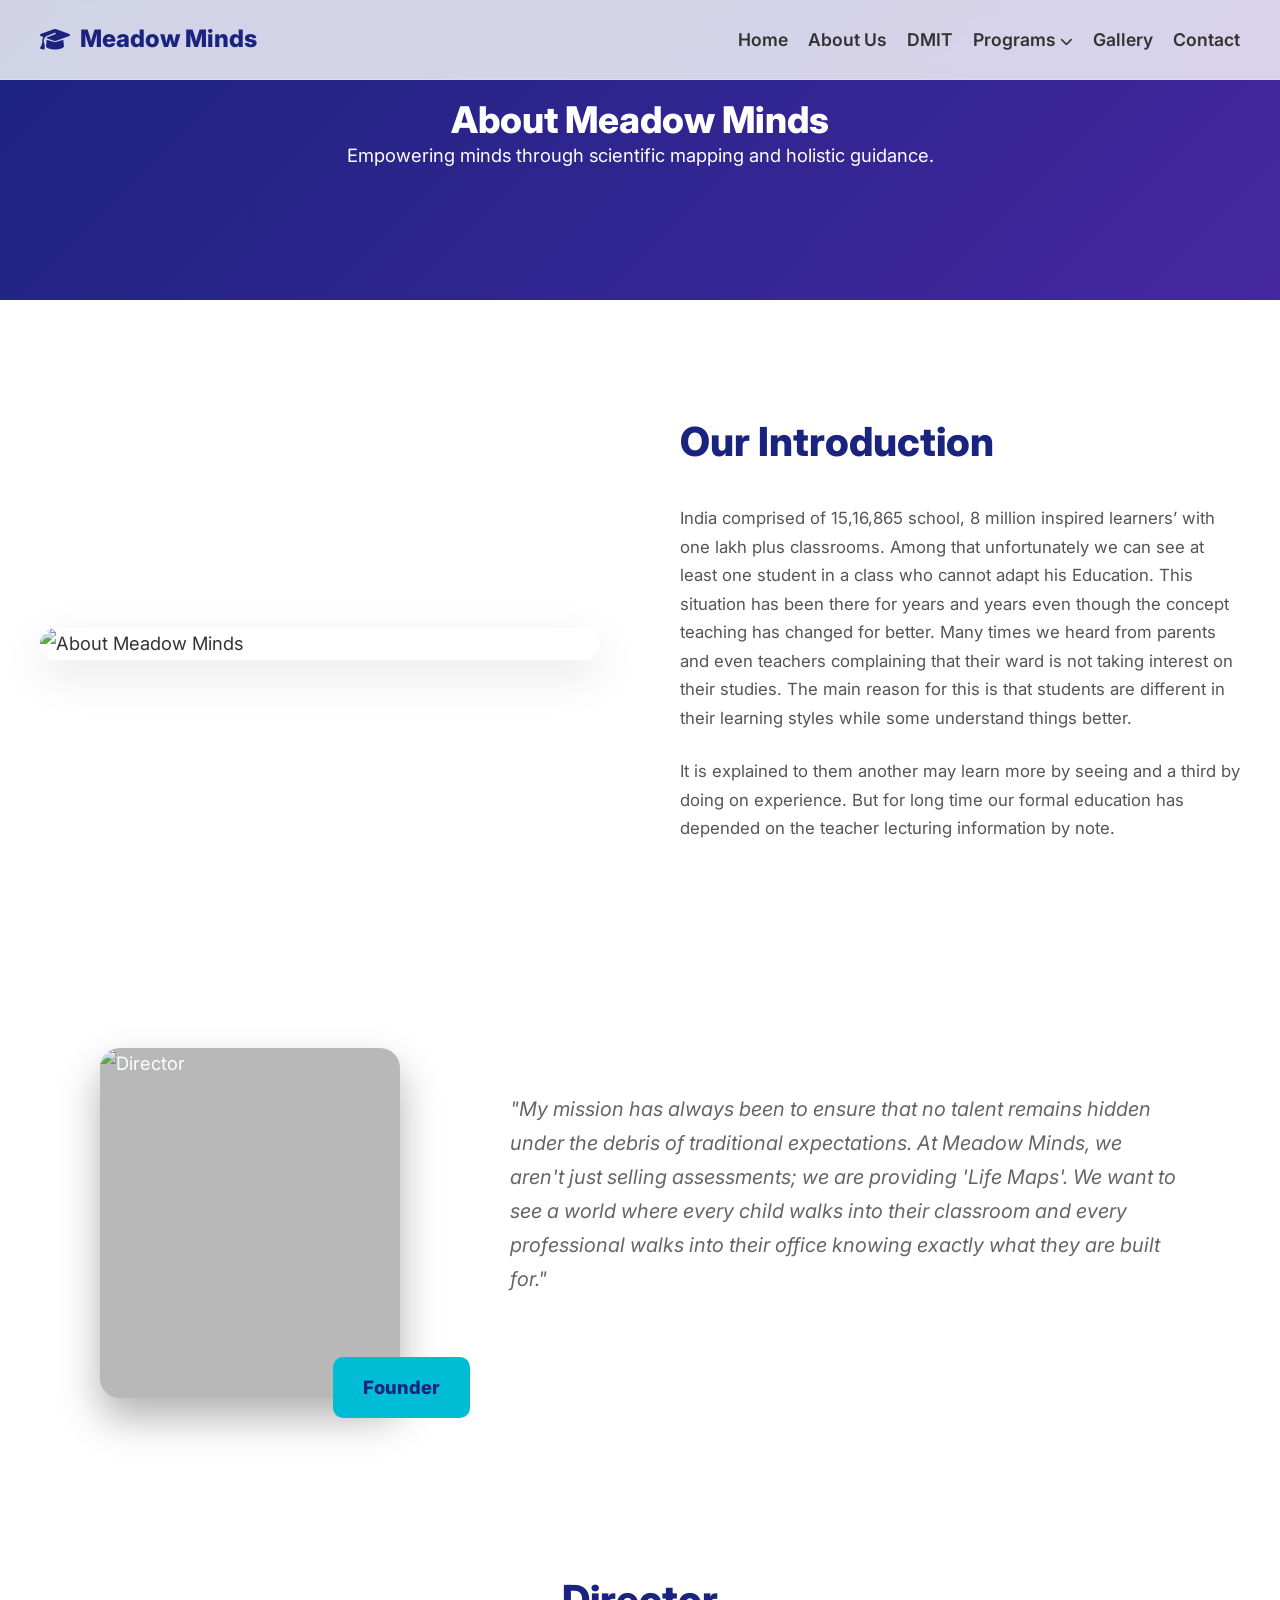
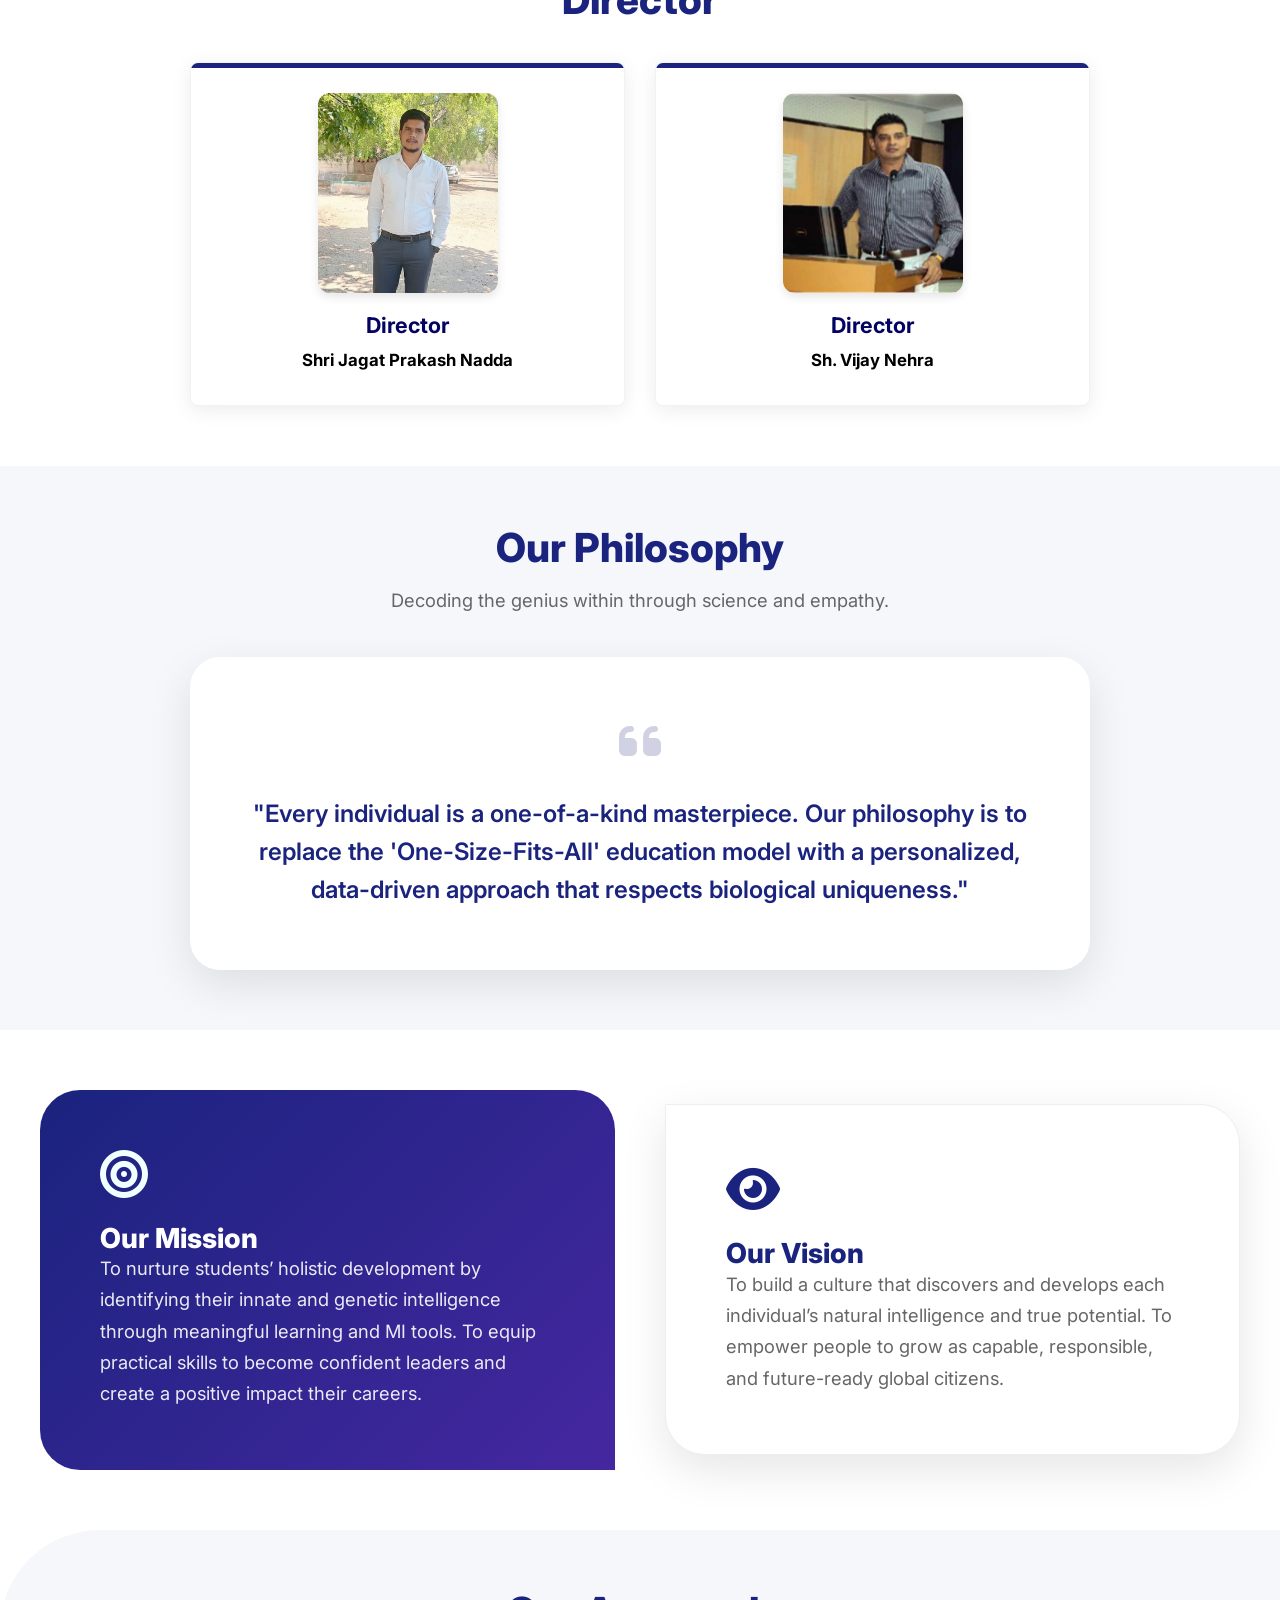
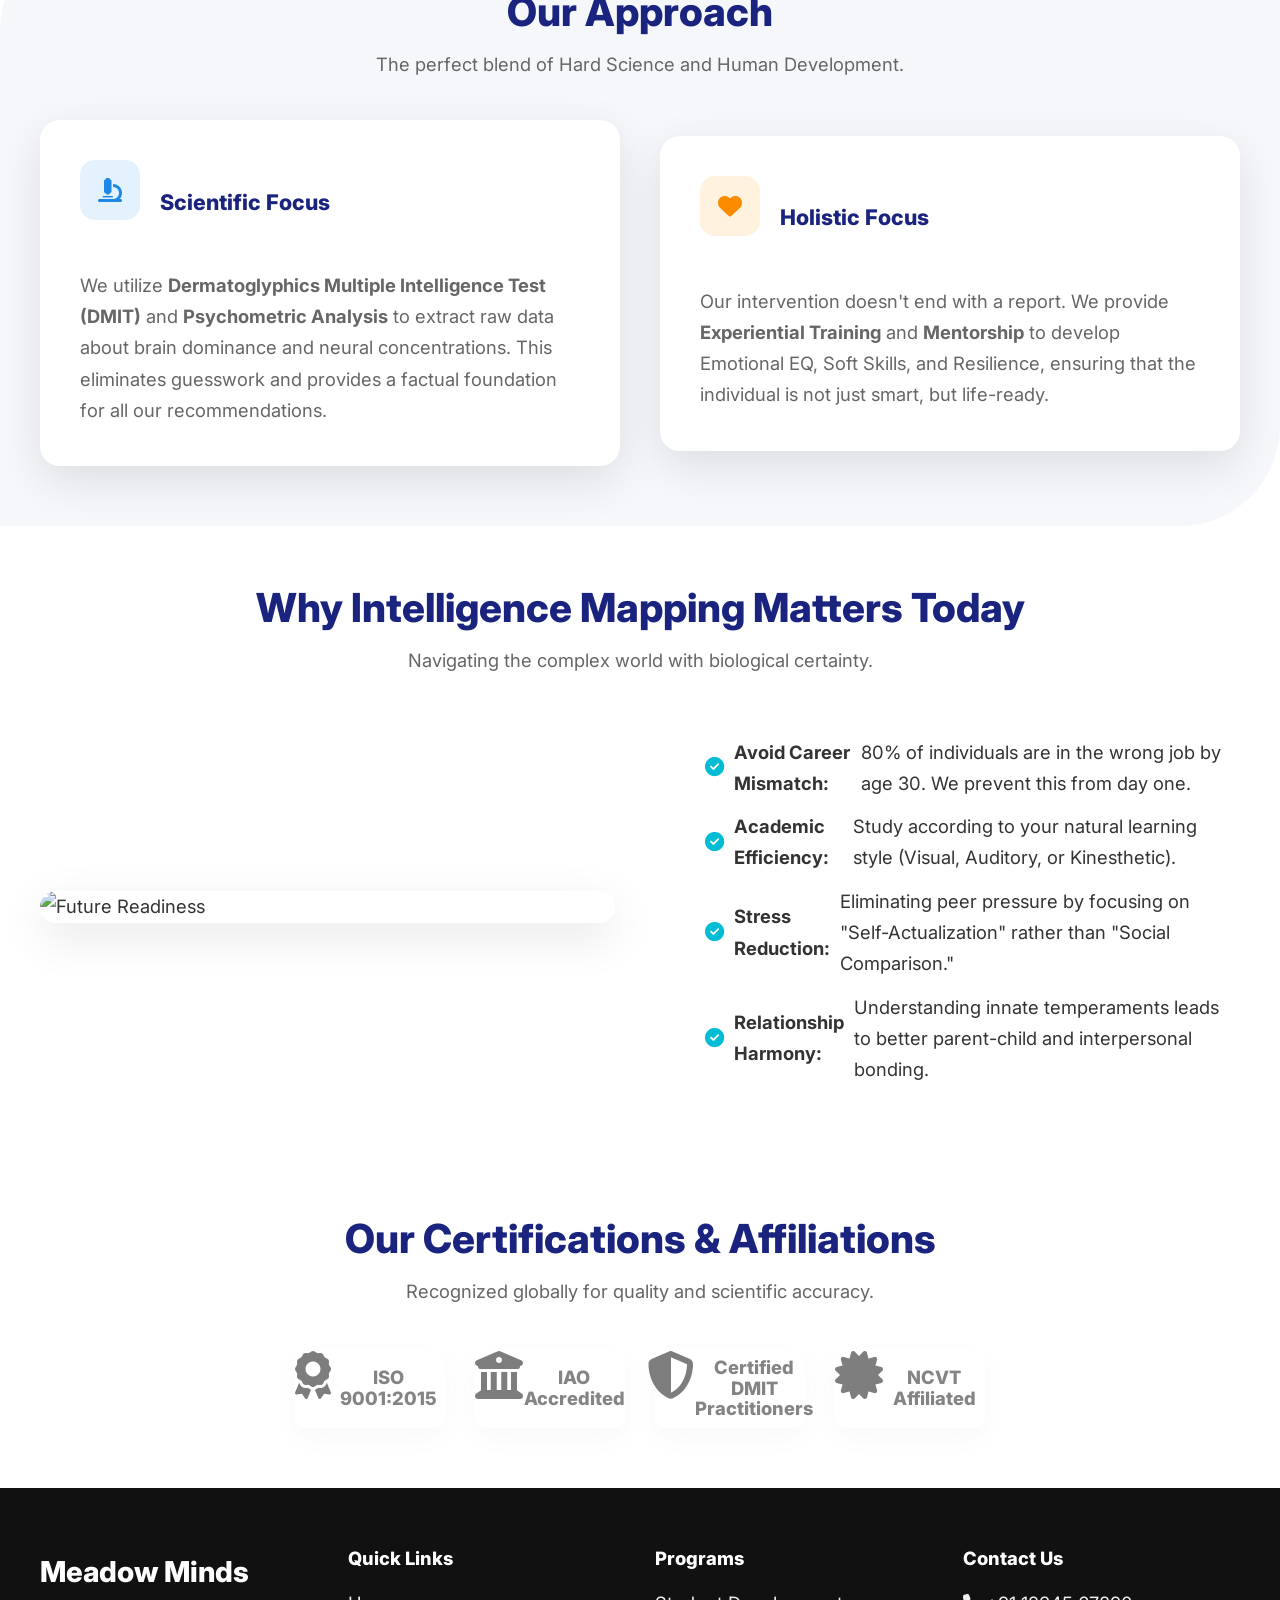
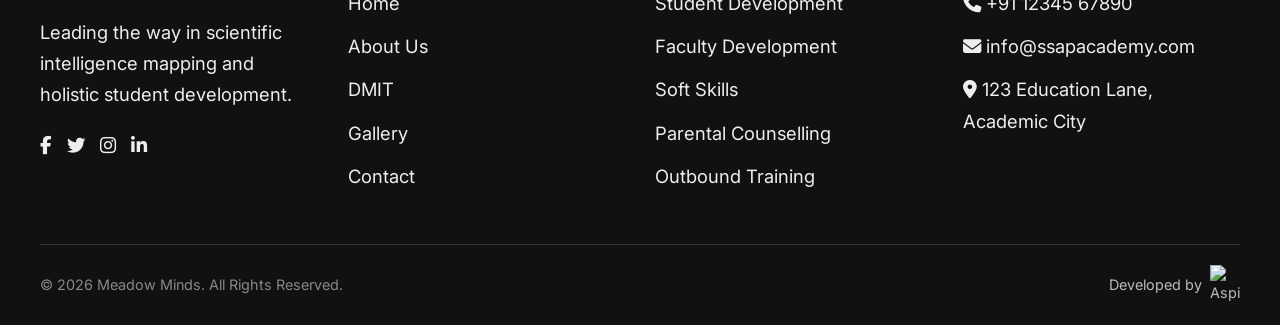
==== about.html @ acd544be "first commit" ====
<!DOCTYPE html>
<html lang="en">

<head>
    <meta charset="UTF-8">
    <meta name="viewport" content="width=device-width, initial-scale=1.0">
    <title>About Us | Meadow Minds</title>
    <link rel="preconnect" href="https://fonts.googleapis.com">
    <link rel="preconnect" href="https://fonts.gstatic.com" crossorigin>
    <link href="https://fonts.googleapis.com/css2?family=Inter:wght@400;500;600;700;800&display=swap" rel="stylesheet">
    <link rel="stylesheet" href="https://cdnjs.cloudflare.com/ajax/libs/font-awesome/6.4.0/css/all.min.css">
    <link rel="stylesheet" href="css/style.css">

</head>

<body>
    <header>
        <div class="container">
            <nav>
                <a href="index.html" class="logo"><i class="fas fa-graduation-cap"></i> Meadow Minds</a>
                <ul class="nav-links" id="navLinks">
                    <li><a href="index.html">Home</a></li>
                    <li><a href="about.html">About Us</a></li>
                    <li><a href="dmit.html">DMIT</a></li>
                    <li class="dropdown">
                        <a href="#">Programs <i class="fas fa-chevron-down dropdown-icon"></i></a>
                        <ul class="dropdown-menu">
                            <li><a href="student-development.html">Student Development Program</a></li>
                            <li><a href="faculty-development.html">Faculty Development Program</a></li>
                            <li><a href="soft-skills.html">Soft Skills Training</a></li>
                            <li><a href="parental-counselling.html">Parental Counselling</a></li>
                            <li><a href="outbound-training.html">Outbound Training</a></li>
                        </ul>
                    </li>
                    <li><a href="gallery.html">Gallery</a></li>
                    <li><a href="contact.html">Contact</a></li>
                </ul>
                <div class="nav-toggle" id="navToggle"><i class="fas fa-bars"></i></div>
            </nav>
        </div>
    </header>

    <div class="page-header">
        <div class="container">
            <h1>About Meadow Minds</h1>
            <p>Empowering minds through scientific mapping and holistic guidance.</p>
        </div>
    </div>

    <!-- 1. Our Introduction -->
    <section id="introduction" class="section-padding">
        <div class="container">
            <div class="grid-2 items-center gap-80">
                <div class="reveal">
                    <img src="https://images.unsplash.com/photo-1517245386807-bb43f82c33c4?auto=format&fit=crop&w=800&q=80"
                        alt="About Meadow Minds" class="border-radius-30 shadow-hover">
                </div>
                <div>
                    <div class="section-title text-left">
                        <h2>Our Introduction</h2>
                    </div>
                    <p class="intro-p">
                        India comprised of 15,16,865 school, 8 million inspired learners’ with one lakh plus classrooms.
                        Among that unfortunately we can see at least one student in a class who cannot adapt his
                        Education. This situation has been there for years and years even though the concept teaching
                        has changed for better. Many times we heard from parents and even teachers complaining that
                        their ward is not taking interest on their studies. The main reason for this is that students
                        are different in their learning styles while some understand things better.
                    </p>
                    <p class="intro-p">
                        It is explained to them another may learn more by seeing and a third by doing on experience. But
                        for long time our formal education has depended on the teacher lecturing information by note.
                    </p>
                </div>
            </div>
        </div>
    </section>
    <section id="founder-message" class="text-white section-padding bg-primary">
        <div class="container">
            <div class="founder-box">
                <div class="relative">
                    <img src="images/sun1.png" alt="Director" class="border-radius-20 shadow-large " width="300px"
                        height="350px" style="background-color:rgb(185, 184, 184);">
                    <div class="director-badge">Founder</div>
                </div>
                <div>
                    <h2 class="text-white margin-bottom-10">Message from the Founder</h2>
                    <p class="philosophy-text-alt intro-p italic opacity-90 margin-bottom-30 text-lg">
                        "My mission has always been to ensure that no talent remains hidden under the debris of
                        traditional expectations. At Meadow Minds, we aren't just selling assessments; we are providing
                        'Life Maps'. We want to see a world where every child walks into their classroom and every
                        professional walks into their office knowing exactly what they are built for."
                    </p>
                    <div class="font-bold text-md">— Dr. S. S. Patil</div>
                    <div class="opacity-70">Founder & Managing Director, Meadow Minds</div>
                </div>
            </div>
        </div>
    </section>
    <section id="leadership" class="section-padding">
        <div class="container">
            <!-- Centered Heading at the Top -->
            <div class="section-title text-center">
                <h2>Director</h2>
            </div>

            <!-- Leadership Cards below the Heading -->
            <div class="leadership-grid">
                <!-- Chairman Card -->
                <div class="leader-card reveal">
                    <div class="leader-card-accent"></div>
                    <div class="leader-image-container">
                        <img src="images/director1.jpeg" alt="Chairman" class="leader-image">
                    </div>
                    <div class="leader-info">
                        <h3 class="leader-role" style="color: rgb(3, 3, 97);">Director</h3>
                        <h4 class="leader-name">Shri Jagat Prakash Nadda</h4>

                    </div>
                </div>

                <!-- Secretary Card -->
                <div class="leader-card reveal">
                    <div class="leader-card-accent"></div>
                    <div class="leader-image-container">
                        <img src="images/director2.jpeg" alt="Secretary General" class="leader-image">
                    </div>
                    <div class="leader-info">
                        <h3 class="leader-role" style="color: rgb(3, 3, 97);">Director</h3>
                        <h4 class="leader-name">Sh. Vijay Nehra</h4>

                    </div>
                </div>
            </div>
        </div>
    </section>



    <!-- 2. Our Philosophy -->
    <section id="philosophy" class="bg-light section-padding">
        <div class="container">
            <div class="section-title">
                <h2>Our Philosophy</h2>
                <p>Decoding the genius within through science and empathy.</p>
            </div>
            <div class="max-w-900 text-center">
                <div class="philosophy-card">
                    <i class="fas fa-quote-left quote-icon"></i>
                    <p class="philosophy-text">
                        "Every individual is a one-of-a-kind masterpiece. Our philosophy is to replace the
                        'One-Size-Fits-All' education model with a personalized, data-driven approach that respects
                        biological uniqueness."</p>
                </div>
            </div>
        </div>
    </section>

    <!-- 3 & 4. Mission & Vision -->
    <section id="mission-vision" class="section-padding">
        <div class="container">
            <div class="grid-2 gap-50">
                <div class="mission-card">
                    <i class="fas fa-bullseye icon-large text-accent" style="color: azure;"></i>
                    <h2 class="text-white margin-bottom-20">Our Mission</h2>
                    <p class="text-md opacity-90">To nurture students’ holistic development by identifying their innate
                        and genetic intelligence through meaningful learning and MI tools.
                        To equip practical skills to become confident leaders and create a positive impact their
                        careers. </p>
                </div>
                <div class="vision-card">
                    <i class="fas fa-eye icon-large text-primary"></i>
                    <h2 class="text-primary margin-bottom-20">Our Vision</h2>
                    <p class="text-md text-gray">To build a culture that discovers and develops each individual’s
                        natural intelligence and true potential.
                        To empower people to grow as capable, responsible, and future-ready global citizens. </p>
                </div>
            </div>
        </div>
    </section>

    <!-- 5. Our Approach (Scientific + Holistic) -->
    <section id="approach" class="bg-light section-padding border-radius-custom">
        <div class="container">
            <div class="section-title">
                <h2>Our Approach</h2>
                <p>The perfect blend of Hard Science and Human Development.</p>
            </div>
            <div class="grid-2 gap-40">
                <div class="approach-card-alt">
                    <div class="flex items-center gap-20 mb-25">
                        <span class="icon-box science"><i class="fas fa-microscope"></i></span>
                        <h3 class="margin-0 text-primary">Scientific Focus</h3>
                    </div>
                    <p class="text-gray line-height-1-7">We utilize <strong>Dermatoglyphics Multiple Intelligence
                            Test (DMIT)</strong> and <strong>Psychometric Analysis</strong> to extract raw data about
                        brain dominance and neural concentrations. This eliminates guesswork and provides a factual
                        foundation for all our recommendations.</p>
                </div>
                <div class="approach-card-alt">
                    <div class="flex items-center gap-20 mb-25">
                        <span class="icon-box holistic"><i class="fas fa-heart"></i></span>
                        <h3 class="margin-0 text-primary">Holistic Focus</h3>
                    </div>
                    <p class="text-gray line-height-1-7">Our intervention doesn't end with a report. We provide
                        <strong>Experiential Training</strong> and <strong>Mentorship</strong> to develop Emotional EQ,
                        Soft Skills, and Resilience, ensuring that the individual is not just smart, but life-ready.
                    </p>
                </div>
            </div>
        </div>
    </section>

    <!-- 6. Why Intelligence Mapping Matters Today -->
    <section id="importance" class="section-padding">
        <div class="container">
            <div class="section-title">
                <h2>Why Intelligence Mapping Matters Today</h2>
                <p>Navigating the complex world with biological certainty.</p>
            </div>
            <div class="grid-2 items-center">
                <div>
                    <img src="https://images.unsplash.com/photo-1454165833267-035119777174?auto=format&fit=crop&w=800&q=80"
                        alt="Future Readiness" class="border-radius-30 shadow-hover">
                </div>
                <div class="feature-list-container">
                    <ul class="feature-list">
                        <li><i class="fas fa-check-circle"></i> <strong>Avoid Career Mismatch:</strong> 80% of
                            individuals are in the wrong job by age 30. We prevent this from day one.</li>
                        <li><i class="fas fa-check-circle"></i> <strong>Academic Efficiency:</strong> Study according to
                            your natural learning style (Visual, Auditory, or Kinesthetic).</li>
                        <li><i class="fas fa-check-circle"></i> <strong>Stress Reduction:</strong> Eliminating peer
                            pressure by focusing on "Self-Actualization" rather than "Social Comparison."</li>
                        <li><i class="fas fa-check-circle"></i> <strong>Relationship Harmony:</strong> Understanding
                            innate temperaments leads to better parent-child and interpersonal bonding.</li>
                    </ul>
                </div>
            </div>
        </div>
    </section>


    <!-- 8. Certifications / Affiliations -->
    <section id="certifications" class="section-padding">
        <div class="container">
            <div class="section-title">
                <h2>Our Certifications & Affiliations</h2>
                <p>Recognized globally for quality and scientific accuracy.</p>
            </div>
            <div class="cert-grid flex justify-around flex-wrap gap-30 opacity-60">
                <div class="cert-item text-center">
                    <i class="fas fa-award icon-large text-primary margin-bottom-15"></i>
                    <h4 class="margin-0">ISO 9001:2015</h4>
                </div>
                <div class="cert-item text-center">
                    <i class="fas fa-university icon-large text-primary margin-bottom-15"></i>
                    <h4 class="margin-0">IAO Accredited</h4>
                </div>
                <div class="cert-item text-center">
                    <i class="fas fa-shield-halved icon-large text-primary margin-bottom-15"></i>
                    <h4 class="margin-0">Certified DMIT Practitioners</h4>
                </div>
                <div class="cert-item text-center">
                    <i class="fas fa-certificate icon-large text-primary margin-bottom-15"></i>
                    <h4 class="margin-0">NCVT Affiliated</h4>
                </div>
            </div>
        </div>
    </section>
    <footer>
        <div class="container">
            <div class="footer-grid">
                <div class="footer-info">
                    <div class="footer-logo">Meadow Minds</div>
                    <p>Leading the way in scientific intelligence mapping and holistic student development.</p>
                    <div class="flex gap-15 mt-20">
                        <a href="#"><i class="fab fa-facebook-f"></i></a>
                        <a href="#"><i class="fab fa-twitter"></i></a>
                        <a href="#"><i class="fab fa-instagram"></i></a>
                        <a href="#"><i class="fab fa-linkedin-in"></i></a>
                    </div>
                </div>
                <div class="footer-links">
                    <h4>Quick Links</h4>
                    <ul>
                        <li><a href="index.html">Home</a></li>
                        <li><a href="about.html">About Us</a></li>
                        <li><a href="dmit.html">DMIT</a></li>
                        <li><a href="gallery.html">Gallery</a></li>
                        <li><a href="contact.html">Contact</a></li>
                    </ul>
                </div>
                <div class="footer-links">
                    <h4>Programs</h4>
                    <ul>
                        <li><a href="student-development.html">Student Development</a></li>
                        <li><a href="faculty-development.html">Faculty Development</a></li>
                        <li><a href="soft-skills.html">Soft Skills</a></li>
                        <li><a href="parental-counselling.html">Parental Counselling</a></li>
                        <li><a href="outbound-training.html">Outbound Training</a></li>
                    </ul>
                </div>
                <div class="footer-links">
                    <h4>Contact Us</h4>
                    <ul>
                        <li><i class="fas fa-phone"></i> +91 12345 67890</li>
                        <li><i class="fas fa-envelope"></i> info@ssapacademy.com</li>
                        <li><i class="fas fa-location-dot"></i> 123 Education Lane, Academic City</li>
                    </ul>
                </div>
            </div>
            <div class="copyright">
                <p>&copy; 2026 Meadow Minds. All Rights Reserved.</p>
                <div class="developer-logo">
                    Developed by
                    <a href="https://aspirentech.com/">
                        <img src="images/aspiren-logo.png" alt="Aspiren Tech" class="dev-logo-img">
                    </a>
                </div>
            </div>
        </div>
    </footer>
    <script src="js/main.js"></script>
</body>

</html>
---- css/style.css ----
/* CSS for Meadow Minds - Professional Education Style */

:root {
    --primary-color: #1a237e;
    /* Deep Blue */
    --secondary-color: #4527a0;
    /* Royal Purple */
    --accent-color: #00bcd4;
    /* Cyan Accent */
    --text-color: #333;
    --light-bg: #f5f7fa;
    --white: #ffffff;
    --gradient-primary: linear-gradient(135deg, #1a237e 0%, #4527a0 100%);
    --gradient-accent: linear-gradient(135deg, #00d2ff 0%, #3a7bd5 100%);
    --shadow-soft: 0 10px 30px rgba(0, 0, 0, 0.05);
    --shadow-hover: 0 15px 45px rgba(0, 0, 0, 0.1);
    --transition: all 0.4s cubic-bezier(0.165, 0.84, 0.44, 1);
    --nav-height: 80px;
    --glass-bg: rgba(255, 255, 255, 0.8);
    --glass-border: rgba(255, 255, 255, 0.2);
}

/* Custom Scrollbar */
::-webkit-scrollbar {
    width: 10px;
}

::-webkit-scrollbar-track {
    background: var(--light-bg);
}

::-webkit-scrollbar-thumb {
    background: var(--gradient-primary);
    border-radius: 5px;
}

::-webkit-scrollbar-thumb:hover {
    background: var(--secondary-color);
}

/* Base Styles */
* {
    margin: 0;
    padding: 0;
    box-sizing: border-box;
}

html {
    scroll-behavior: smooth;
}

body {
    font-family: 'Inter', -apple-system, BlinkMacSystemFont, "Segoe UI", Roboto, Helvetica, Arial, sans-serif;
    line-height: 1.7;
    font-size: 1.15rem;
    color: var(--text-color);
    background-color: var(--white);
    overflow-x: hidden;
}

h1,
h2,
h3,
h4 {
    font-weight: 800;
    line-height: 1.1;
}

a {
    text-decoration: none;
    color: inherit;
    transition: var(--transition);
}

ul {
    list-style: none;
}

img {
    max-width: 100%;
    display: block;
}

.container {
    max-width: 1350px;
    margin: 0 auto;
    padding: 0 40px;
    width: 100%;
}

@media (max-width: 1200px) {
    .container {
        padding: 0 30px;
    }
}

@media (max-width: 768px) {
    .container {
        padding: 0 20px;
    }
}

.btn {
    display: inline-block;
    padding: 14px 35px;
    border-radius: 50px;
    font-weight: 700;
    text-transform: uppercase;
    letter-spacing: 1px;
    cursor: pointer;
    transition: var(--transition);
    border: none;
    font-size: 1.05rem;
    position: relative;
    overflow: hidden;
}

.btn-primary {
    background-color: white;
    /* color: var(--white); */
    box-shadow: 0 4px 15px rgba(26, 35, 126, 0.3);
}

.btn-primary:hover {
    transform: translateY(-3px);
    box-shadow: 0 6px 20px rgba(26, 35, 126, 0.4);
}

@media (max-width: 768px) {
    .btn {
        padding: 12px 25px;
        font-size: 0.95rem;
    }
}

.btn-outline {
    border: 2px solid var(--primary-color);
    color: var(--primary-color);
}

.btn-outline:hover {
    background: var(--primary-color);
    color: var(--white);
}

/* Navbar styles */
header {
    height: var(--nav-height);
    background: var(--glass-bg);
    backdrop-filter: blur(12px);
    -webkit-backdrop-filter: blur(12px);
    border-bottom: 1px solid var(--glass-border);
    position: fixed;
    top: 0;
    left: 0;
    width: 100%;
    z-index: 1000;
    display: flex;
    align-items: center;
    transition: var(--transition);
}

nav {
    display: flex;
    justify-content: space-between;
    align-items: center;
    width: 100%;
}

.logo {
    font-size: 1.5rem;
    font-weight: 800;
    color: var(--primary-color);
    display: flex;
    align-items: center;
    gap: 10px;
}

.nav-links {
    display: flex;
    gap: 20px;
}

.nav-links li {
    position: relative;
}

.nav-links a {
    font-weight: 600;
    font-size: 1.1rem;
    padding: 10px 0;
}

.nav-links a::after {
    content: '';
    position: absolute;
    bottom: 0;
    left: 0;
    width: 0;
    height: 2px;
    background: var(--gradient-primary);
    transition: var(--transition);
}

.nav-links a:hover::after {
    width: 100%;
}

/* Dropdown */
.dropdown {
    position: relative;
}

.dropdown-menu {
    position: absolute;
    top: 100%;
    left: 0;
    background: var(--white);
    min-width: 250px;
    box-shadow: var(--shadow-hover);
    border-radius: 8px;
    padding: 15px 0;
    opacity: 0;
    visibility: hidden;
    transform: translateY(10px);
    transition: var(--transition);
}

.dropdown:hover .dropdown-menu {
    opacity: 1;
    visibility: visible;
    transform: translateY(0);
}

.dropdown-menu li a {
    padding: 10px 20px;
    display: block;
    width: 100%;
}

.dropdown-menu li a:hover {
    background: var(--light-bg);
    color: var(--primary-color);
}

/* Mobile Nav Toggle */
.nav-toggle {
    display: none;
    cursor: pointer;
    font-size: 1.5rem;
}

/* Sections */
section {
    padding: 60px 0;
}

.section-title {
    text-align: center;
    margin-bottom: 40px;
}

.section-title h2 {
    font-size: 2.5rem;
    color: var(--primary-color);
    margin-bottom: 15px;
}

.section-title p {
    color: #666;
    font-size: 1.15rem;
    max-width: 800px;
    margin: 0 auto;
}

@media (max-width: 768px) {
    .section-title h2 {
        font-size: 2rem;
    }

    .section-title p {
        font-size: 1rem;
    }
}

/* Hero Section */
.hero {
    height: 100vh;
    background: var(--gradient-primary);
    display: flex;
    align-items: center;
    color: var(--white);
    position: relative;
    overflow: hidden;
    margin-top: var(--nav-height);
}

.hero-content {
    max-width: 600px;
    position: relative;
    z-index: 2;
}

.hero h1 {
    font-size: 4.5rem;
    margin-bottom: 25px;
    background: linear-gradient(to right, #fff, var(--accent-color));
    -webkit-background-clip: text;
    background-clip: text;
    -webkit-text-fill-color: transparent;
    animation: fadeInUp 1s ease, shine 3s infinite linear;
}

@media (max-width: 1200px) {
    .hero h1 {
        font-size: 3.5rem;
    }
}

@media (max-width: 992px) {
    .hero h1 {
        font-size: 3rem;
    }
}

@keyframes shine {
    0% {
        background-position: -100px;
    }

    100% {
        background-position: 200px;
    }
}

.hero p {
    font-size: 1.4rem;
    margin-bottom: 40px;
    opacity: 0.95;
    animation: fadeInUp 1.2s ease;
}

.hero-image {
    position: absolute;
    right: 5%;
    top: 55%;
    transform: translateY(-50%);
    width: 45%;
    z-index: 1;
    animation: float 6s ease-in-out infinite;
    filter: drop-shadow(0 20px 40px rgba(0, 0, 0, 0.3));
}

.btn-primary::before {
    content: '';
    position: absolute;
    top: 0;
    left: -100%;
    width: 100%;
    height: 100%;
    background: linear-gradient(120deg, transparent, rgba(255, 255, 255, 0.3), transparent);
    transition: all 0.6s;
}

.btn-primary:hover::before {
    left: 100%;
}

.card {
    background: var(--white);
    padding: 30px;
    border-radius: 20px;
    box-shadow: var(--shadow-soft);
    transition: var(--transition);
    text-align: center;
    border: 1px solid transparent;
}

.card:hover {
    transform: translateY(-15px) scale(1.02);
    box-shadow: var(--shadow-hover);
    border-color: var(--accent-color);
}

.card i {
    font-size: 3.5rem;
    margin-bottom: 20px;
    transition: var(--transition);
    display: inline-block;
}

.card:hover i {
    transform: rotateY(360deg) scale(1.1);
    color: var(--primary-color);
}

/* Base Layout Classes */
.card-grid {
    display: grid;
    grid-template-columns: repeat(auto-fit, minmax(300px, 1fr));
    gap: 30px;
}

/* Force exactly 4 cards in one row */
.card-grid-4 {
    display: grid;
    grid-template-columns: repeat(4, 1fr);
    gap: 20px;
}

/* Force exactly 3 cards in one row */
.card-grid-3 {
    display: grid;
    grid-template-columns: repeat(3, 1fr);
    gap: 20px;
}

@media (max-width: 1200px) {
    .card-grid-4 {
        grid-template-columns: repeat(3, 1fr);
    }
}

@media (max-width: 992px) {
    .card-grid-4 {
        grid-template-columns: repeat(2, 1fr);
    }

    .card-grid-3 {
        grid-template-columns: repeat(2, 1fr);
    }
}

@media (max-width: 576px) {

    .card-grid-4,
    .card-grid-3 {
        grid-template-columns: 1fr;
    }
}

/* Animations & Keyframes */
@keyframes fadeInUp {
    from {
        opacity: 0;
        transform: translateY(30px);
    }

    to {
        opacity: 1;
        transform: translateY(0);
    }
}

@keyframes float {

    0%,
    100% {
        transform: translateY(-50%) translateX(0);
    }

    50% {
        transform: translateY(-55%) translateX(10px);
    }
}

@keyframes wave {
    0% {
        transform: rotate(0deg);
    }

    100% {
        transform: rotate(360deg);
    }
}

/* Background Animated Shapes */
.hero::before {
    content: '';
    position: absolute;
    top: -50%;
    left: -50%;
    width: 200%;
    height: 200%;
    background: linear-gradient(45deg, transparent 40%, rgba(255, 255, 255, 0.05) 50%, transparent 60%);
    animation: wave 10s linear infinite;
    pointer-events: none;
}

/* Timeline */
.timeline {
    display: flex;
    justify-content: space-between;
    position: relative;
    padding-top: 50px;
}

.timeline::before {
    content: '';
    position: absolute;
    top: 65px;
    left: 0;
    width: 100%;
    height: 2px;
    background: #e0e0e0;
    z-index: 0;
}

.timeline-item {
    flex: 1;
    text-align: center;
    position: relative;
    z-index: 1;
}

.timeline-dot {
    width: 30px;
    height: 30px;
    background: var(--gradient-primary);
    border-radius: 50%;
    margin: 0 auto 20px;
    border: 5px solid var(--white);
    box-shadow: 0 0 10px rgba(0, 0, 0, 0.1);
}

/* Footer */
footer {
    background: #111;
    color: #eee;
    padding: 60px 0 20px;
}

.footer-grid {
    display: grid;
    grid-template-columns: repeat(auto-fit, minmax(200px, 1fr));
    gap: 30px;
    margin-bottom: 40px;
}

.footer-logo {
    font-size: 1.8rem;
    font-weight: 800;
    color: var(--white);
    margin-bottom: 20px;
}

.footer-links h4 {
    color: var(--white);
    margin-bottom: 20px;
}

.footer-links li {
    margin-bottom: 12px;
}

.footer-links a:hover {
    color: var(--accent-color);
    padding-left: 5px;
}

.copyright {
    display: flex;
    justify-content: space-between;
    align-items: center;
    padding-top: 20px;
    border-top: 1px solid #333;
    font-size: 0.9rem;
    color: #888;
    flex-wrap: wrap;
    gap: 15px;
}

.developer-logo {
    display: flex;
    align-items: center;
    gap: 8px;
    color: #bbb;
}

.developer-logo i {
    color: var(--accent-color);
    font-size: 1.1rem;
}

@media (max-width: 768px) {
    .copyright {
        flex-direction: column;
        text-align: center;
        justify-content: center;
    }
}


/* Responsive */
@media (max-width: 992px) {
    .hero {
        height: auto;
        padding: 120px 0 60px;
    }

    .hero h1 {
        font-size: 2.5rem;
    }

    .hero-image {
        display: none;
    }

    .hero-content {
        max-width: 100%;
        text-align: center;
        margin: 0 auto;
    }

    /* stack all 2-col grids */
    .about-grid,
    .approach-grid,
    .mv-grid,
    .grid-2,
    .counselling-grid,
    .founder-section {
        grid-template-columns: 1fr !important;
        flex-direction: column !important;
        gap: 30px !important;
        text-align: center !important;
    }

    .founder-img {
        margin: 0 auto;
    }
}

@media (max-width: 768px) {
    section {
        padding: 40px 0;
    }

    .section-title h2 {
        font-size: 1.8rem;
    }

    .nav-links {
        position: fixed;
        right: -100%;
        top: var(--nav-height);
        flex-direction: column;
        background: var(--white);
        width: 100%;
        height: calc(100vh - var(--nav-height));
        padding: 40px;
        transition: 0.5s;
        box-shadow: var(--shadow-soft);
        text-align: center;
        overflow-y: auto;
        z-index: 1000;
    }

    .nav-links.active {
        right: 0;
    }

    .nav-toggle {
        display: block;
    }

    .timeline {
        flex-direction: column;
        gap: 30px;
    }

    .timeline::before {
        display: none;
    }

    .footer-grid {
        grid-template-columns: 1fr;
        text-align: center;
    }
}

/* --- Page Specific Styles --- */

/* index.html */
.bg-circles {
    position: fixed;
    top: 0;
    left: 0;
    width: 100%;
    height: 100%;
    z-index: -1;
    overflow: hidden;
    pointer-events: none;
}

.circle {
    position: absolute;
    border-radius: 50%;
    filter: blur(80px);
    opacity: 0.3;
    animation: moveCircle 20s infinite alternate;
}

.circle-1 {
    width: 400px;
    height: 400px;
    background: var(--primary-color);
    top: -100px;
    right: -100px;
}

.circle-2 {
    width: 300px;
    height: 300px;
    background: var(--accent-color);
    bottom: -50px;
    left: -50px;
    animation-duration: 15s;
}

@keyframes moveCircle {
    from {
        transform: translate(0, 0);
    }

    to {
        transform: translate(100px, 100px);
    }
}

/* common page header */
.page-header {
    background: var(--gradient-primary);
    color: white;
    padding: 100px 0 50px;
    text-align: center;
    height: 300px;
    margin-bottom: 60px;
}

/* about.html */
.about-section {
    padding: 60px 0;
}

.about-grid {
    display: grid;
    grid-template-columns: 1fr 1fr;
    gap: 50px;
    align-items: center;
}

.mission-vision {
    background: var(--light-bg);
    padding: 60px 0;
}

.mv-grid {
    display: grid;
    grid-template-columns: repeat(auto-fit, minmax(300px, 1fr));
    gap: 30px;
}

.mv-card {
    background: white;
    padding: 40px;
    border-radius: 15px;
    box-shadow: var(--shadow-soft);
}

.approach-grid {
    display: grid;
    grid-template-columns: 1fr 1fr;
    gap: 40px;
    margin-top: 40px;
}

.approach-card {
    background: white;
    padding: 30px;
    border-radius: 15px;
    box-shadow: var(--shadow-soft);
    border-top: 5px solid var(--primary-color);
}

.cta-highlight {
    background: var(--gradient-primary);
    color: white;
    padding: 60px 0;
    text-align: center;
}

.founder-section {
    display: flex;
    align-items: center;
    gap: 50px;
    background: var(--light-bg);
    padding: 60px;
    border-radius: 20px;
}

.founder-img {
    width: 200px;
    height: 200px;
    border-radius: 50%;
    background: #ddd;
    flex-shrink: 0;
    display: flex;
    align-items: center;
    justify-content: center;
    font-size: 3rem;
    color: #999;
    border: 5px solid white;
}

.cert-grid {
    display: flex;
    justify-content: center;
    align-items: center;
    gap: 50px;
    flex-wrap: wrap;
    margin-top: 40px;
}

.cert-item {
    width: 150px;
    height: 80px;
    background: white;
    display: flex;
    align-items: center;
    justify-content: center;
    border-radius: 10px;
    box-shadow: var(--shadow-soft);
    filter: grayscale(1);
    transition: var(--transition);
}

.cert-item:hover {
    filter: grayscale(0);
    transform: translateY(-5px);
}

/* Vision Section Layout */
.vision-grid {
    display: grid;
    grid-template-columns: 1fr 1fr;
    /* Symmetrical 1-on-1 look */
    gap: 60px;
    align-items: center;
}

.vision-image-col img {
    width: 100%;
    height: 600px;
    object-fit: cover;
    border-radius: 30px;
    box-shadow: var(--shadow-hover);
}

.vision-content-col {
    display: flex;
    flex-direction: column;
    gap: 30px;
}

.vision-supporting-image {
    display: block;
    /* No grid needed for single image */
}

.vision-supporting-image img {
    width: 250px;
    /* Supporting image size */
    height: 180px;
    object-fit: cover;
    border-radius: 20px;
    box-shadow: var(--shadow-soft);
    transition: var(--transition);
}

.vision-supporting-image img:hover {
    transform: scale(1.05);
}

.vision-content h2 {
    font-size: 2.8rem;
    color: var(--primary-color);
    margin-bottom: 20px;
}

.vision-content p {
    font-size: 1.2rem;
    color: #555;
    margin-bottom: 30px;
}

@media (max-width: 992px) {
    .vision-grid {
        grid-template-columns: 1fr;
    }

    .vision-image-col img {
        height: 400px;
    }

    .vision-supporting-image img {
        width: 100%;
        height: 200px;
    }
}

/* Leadership Section */
.leadership-grid {
    display: grid;
    grid-template-columns: repeat(2, 1fr);
    gap: 30px;
    max-width: 900px;
    /* Centered framing for 2 cards */
    margin: 40px auto 0;
}

.leader-card {
    background: white;
    border-radius: 8px;
    overflow: hidden;
    box-shadow: 0 4px 20px rgba(0, 0, 0, 0.08);
    /* Cleaner shadow matching the reference */
    position: relative;
    text-align: center;
    padding: 30px 15px;
    transition: var(--transition);
    border: 1px solid rgba(0, 0, 0, 0.05);
    /* Added subtle border for framing */
}

.leader-card:hover {
    transform: translateY(-5px);
    box-shadow: 0 10px 30px rgba(0, 0, 0, 0.12);
}

.leader-card-accent {
    position: absolute;
    top: 0;
    left: 0;
    width: 100%;
    height: 5px;
    background: #a91d22;
    /* Specific red shade from reference */
}

.leader-image-container {
    width: 180px;
    height: 200px;
    margin: 0 auto 20px;
    border-radius: 12px;
    overflow: hidden;
    box-shadow: 0 4px 10px rgba(0, 0, 0, 0.1);
}

.leader-image {
    width: 100%;
    height: 100%;
    object-fit: cover;
}

.leader-role {
    color: #a91d22;
    /* Red role */
    font-size: 1.35rem;
    font-weight: 700;
    margin-bottom: 12px;
    line-height: 1.2;
}

.leader-name {
    color: #000;
    /* Bold black name */
    font-size: 1.05rem;
    font-weight: 700;
    margin-bottom: 6px;
}

.leader-details {
    color: #555;
    /* Grey details */
    font-size: 0.9rem;
    line-height: 1.4;
    margin-bottom: 2px;
}

/* Leadership Responsive */
@media (max-width: 1100px) {
    .leadership-grid {
        gap: 20px;
    }

    .leader-image-container {
        width: 150px;
        height: 170px;
    }
}

@media (max-width: 992px) {
    #leadership .container.grid-2 {
        grid-template-columns: 1fr;
        text-align: center;
    }

    .leadership-title-col {
        justify-content: center;
        margin-bottom: 30px;
    }

    .section-title.text-left.no-margin {
        text-align: center;
    }
}

@media (max-width: 600px) {
    .leadership-grid {
        grid-template-columns: 1fr;
    }
}

/* dmit.html */
.science-grid {
    display: grid;
    grid-template-columns: repeat(auto-fit, minmax(250px, 1fr));
    gap: 30px;
    margin-top: 50px;
}

.science-card {
    background: white;
    padding: 30px;
    border-radius: 15px;
    box-shadow: var(--shadow-soft);
    text-align: center;
    border-bottom: 5px solid var(--accent-color);
}

.benefits-section {
    background: var(--light-bg);
    padding: 60px 0;
}

.benefit-tabs {
    display: grid;
    grid-template-columns: repeat(auto-fit, minmax(200px, 1fr));
    gap: 20px;
    margin-top: 40px;
}

.benefit-item {
    background: white;
    padding: 25px;
    border-radius: 10px;
    box-shadow: var(--shadow-soft);
}

.report-grid {
    display: grid;
    grid-template-columns: repeat(auto-fit, minmax(280px, 1fr));
    gap: 25px;
    margin-top: 40px;
}

.report-card {
    background: white;
    padding: 25px;
    border-radius: 12px;
    box-shadow: var(--shadow-soft);
    display: flex;
    align-items: center;
    gap: 15px;
}

.report-card i {
    font-size: 1.5rem;
    color: var(--primary-color);
    background: var(--light-bg);
    width: 50px;
    height: 50px;
    display: flex;
    align-items: center;
    justify-content: center;
    border-radius: 50%;
}

.process-container {
    position: relative;
    max-width: 1000px;
    margin: 60px auto 0;
}

.process-step {
    display: flex;
    gap: 30px;
    margin-bottom: 50px;
    position: relative;
}

.step-num {
    width: 50px;
    height: 50px;
    background: var(--gradient-primary);
    color: white;
    border-radius: 50%;
    display: flex;
    align-items: center;
    justify-content: center;
    font-weight: 800;
    flex-shrink: 0;
    z-index: 2;
}

.process-step::after {
    content: '';
    position: absolute;
    left: 25px;
    top: 50px;
    width: 2px;
    height: calc(100% - 0px);
    background: #eee;
    z-index: 1;
}

/* student-development.html */
.feature-list {
    list-style: none;
    margin-top: 20px;
}

.feature-list li {
    margin-bottom: 12px;
    display: flex;
    align-items: center;
    gap: 10px;
}

.feature-list i {
    color: var(--accent-color);
    font-size: 1.2rem;
}

.module-grid {
    display: grid;
    grid-template-columns: repeat(auto-fit, minmax(250px, 1fr));
    gap: 25px;
    margin-top: 40px;
}

.module-card {
    background: white;
    padding: 30px;
    border-radius: 12px;
    box-shadow: var(--shadow-soft);
    border-left: 4px solid var(--primary-color);
}

/* faculty-development.html */
.module-list {
    list-style: none;
    display: grid;
    grid-template-columns: repeat(auto-fit, minmax(300px, 1fr));
    gap: 20px;
    margin-top: 40px;
}

.module-item {
    background: white;
    padding: 25px;
    border-radius: 12px;
    box-shadow: var(--shadow-soft);
    display: flex;
    align-items: flex-start;
    gap: 15px;
}

.module-item i {
    color: var(--primary-color);
    font-size: 1.5rem;
    margin-top: 5px;
}

/* soft-skills.html */
.methodology {
    background: var(--light-bg);
    padding: 80px 0;
    border-radius: 50px 50px 0 0;
}

.grid-2 {
    display: grid;
    grid-template-columns: 1fr 1fr;
    gap: 50px;
    align-items: center;
}

@media (max-width: 992px) {
    .grid-2 {
        grid-template-columns: 1fr;
        gap: 30px;
    }
}

.highlight-box {
    background: white;
    padding: 30px;
    border-radius: 15px;
    box-shadow: var(--shadow-soft);
    margin-top: 20px;
}

/* parental-counselling.html */
.counselling-grid {
    display: grid;
    grid-template-columns: 1fr 1fr;
    gap: 50px;
    margin: 40px 0;
}

.quote-box {
    background: var(--light-bg);
    border-left: 5px solid var(--primary-color);
    padding: 30px;
    font-style: italic;
    font-size: 1.1rem;
}

/* outbound-training.html */
.activity-grid {
    display: grid;
    grid-template-columns: repeat(auto-fit, minmax(300px, 1fr));
    gap: 30px;
    margin-top: 40px;
}

.activity-card {
    border-radius: 15px;
    overflow: hidden;
    background: white;
    box-shadow: var(--shadow-soft);
    transition: var(--transition);
}

.activity-card:hover {
    transform: scale(1.05);
}

.activity-img {
    height: 200px;
    background: var(--light-bg);
    display: flex;
    align-items: center;
    justify-content: center;
}

.activity-content {
    padding: 25px;
}

/* gallery.html */
.filter-btns {
    display: flex;
    justify-content: center;
    gap: 15px;
    margin-bottom: 40px;
    flex-wrap: wrap;
}

.filter-btn {
    padding: 10px 25px;
    border-radius: 50px;
    border: 2px solid var(--primary-color);
    background: transparent;
    color: var(--primary-color);
    font-weight: 600;
    cursor: pointer;
    transition: var(--transition);
}

.filter-btn.active,
.filter-btn:hover {
    background: var(--primary-color);
    color: white;
}

.gallery-grid {
    display: grid;
    grid-template-columns: repeat(auto-fill, minmax(300px, 1fr));
    gap: 20px;
}

.gallery-item {
    position: relative;
    border-radius: 15px;
    overflow: hidden;
    height: 250px;
    background: var(--light-bg);
    cursor: pointer;
}

.gallery-item img {
    width: 100%;
    height: 100%;
    object-fit: cover;
    transition: var(--transition);
}

.gallery-item:hover img {
    transform: scale(1.1);
}

.gallery-overlay {
    position: absolute;
    top: 0;
    left: 0;
    width: 100%;
    height: 100%;
    background: rgba(26, 35, 126, 0.7);
    display: flex;
    align-items: center;
    justify-content: center;
    opacity: 0;
    transition: var(--transition);
    color: white;
    font-size: 2rem;
}

.gallery-item:hover .gallery-overlay {
    opacity: 1;
}

/* contact.html */
.contact-grid {
    display: grid;
    grid-template-columns: 1fr 1.5fr;
    gap: 50px;
    margin-top: 50px;
}

.contact-info-card {
    background: white;
    padding: 40px;
    border-radius: 15px;
    box-shadow: var(--shadow-soft);
}

.info-item {
    display: flex;
    align-items: flex-start;
    gap: 20px;
    margin-bottom: 30px;
}

.info-item i {
    font-size: 1.5rem;
    color: var(--primary-color);
    background: var(--light-bg);
    width: 50px;
    height: 50px;
    display: flex;
    align-items: center;
    justify-content: center;
    border-radius: 10px;
}

.contact-form-card {
    background: white;
    padding: 40px;
    border-radius: 15px;
    box-shadow: var(--shadow-hover);
    height: auto;
    min-height: 600px;
}

.form-group {
    margin-bottom: 20px;
}

.form-group label {
    display: block;
    margin-bottom: 8px;
    font-weight: 600;
}

.form-group input,
.form-group select,
.form-group textarea {
    width: 100%;
    padding: 12px 15px;
    border: 1px solid #ddd;
    border-radius: 8px;
    font-family: inherit;
    font-size: 1rem;
    transition: var(--transition);
}

.form-group input:focus,
.form-group select:focus,
.form-group textarea:focus {
    outline: none;
    border-color: var(--primary-color);
    box-shadow: 0 0 0 3px rgba(26, 35, 126, 0.1);
}

.map-container {
    margin-top: 80px;
    border-radius: 20px;
    overflow: hidden;
    height: 400px;
    background: var(--light-bg);
    border: 1px solid #ddd;
}

.qr-section {
    margin-top: 50px;
    text-align: center;
    padding: 40px;
    background: var(--light-bg);
    border-radius: 15px;
}

.qr-code {
    width: 150px;
    height: 150px;
    background: white;
    margin: 20px auto;
    border: 1px solid #ddd;
    display: flex;
    align-items: center;
    justify-content: center;
    font-size: 0.8rem;
    color: #999;
}

/* ===== Contact Page – Responsive (Tablet Landscape) ===== */
@media (max-width: 992px) {
    .contact-grid {
        grid-template-columns: 1fr;
        gap: 30px;
        margin-top: 30px;
    }

    .contact-form-card {
        min-height: auto;
    }

    .header-contact {
        height: auto;
        min-height: 220px;
        padding: 100px 0 40px;
    }

    .header-contact h1 {
        font-size: 2.2rem;
    }

    .header-contact p {
        font-size: 1rem;
    }
}

/* ===== Contact Page – Responsive (Tablet Portrait) ===== */
@media (max-width: 768px) {
    .contact-grid {
        grid-template-columns: 1fr;
        gap: 25px;
        margin-top: 20px;
    }

    /* Stack the phone + email row */
    .form-row.grid-2 {
        grid-template-columns: 1fr !important;
        gap: 0 !important;
    }

    .contact-form-card .form-group div[style*="grid-template-columns: 1fr 1fr"] {
        grid-template-columns: 1fr !important;
        gap: 0 !important;
    }

    .contact-form-card .form-group div {
        grid-template-columns: 1fr !important;
    }

    .contact-info-card,
    .contact-form-card {
        padding: 25px;
    }

    .contact-form-card {
        min-height: auto;
    }

    .info-item {
        gap: 15px;
        margin-bottom: 22px;
    }

    .info-item i {
        width: 44px;
        height: 44px;
        font-size: 1.3rem;
        border-radius: 8px;
        flex-shrink: 0;
    }

    .info-item h4 {
        font-size: 1rem;
    }

    .info-item p {
        font-size: 0.92rem;
    }

    .contact-info-card h3,
    .contact-form-card h3 {
        font-size: 1.3rem;
        margin-bottom: 20px;
    }

    .form-group label {
        font-size: 0.95rem;
    }

    .form-group input,
    .form-group select,
    .form-group textarea {
        padding: 11px 14px;
        font-size: 0.95rem;
    }

    .btn-full {
        width: 100%;
        text-align: center;
    }

    .map-container {
        height: 300px;
        margin-top: 40px;
    }

    .page-header {
        padding: 120px 0 60px;
    }

    .header-contact {
        height: auto;
        min-height: 200px;
        padding: 100px 0 35px;
    }

    .header-contact h1 {
        font-size: 1.9rem;
    }

    .header-contact p {
        font-size: 0.95rem;
        padding: 0 10px;
    }
}

/* ===== Contact Page – Responsive (Large Phone) ===== */
@media (max-width: 576px) {
    .contact-grid {
        gap: 20px;
        margin-top: 15px;
    }

    .contact-info-card,
    .contact-form-card {
        padding: 20px;
        border-radius: 12px;
    }

    .info-item {
        gap: 12px;
        margin-bottom: 18px;
    }

    .info-item i {
        width: 40px;
        height: 40px;
        font-size: 1.15rem;
    }

    .info-item h4 {
        font-size: 0.95rem;
        margin-bottom: 2px;
    }

    .info-item p {
        font-size: 0.88rem;
        line-height: 1.5;
    }

    .contact-info-card h3,
    .contact-form-card h3 {
        font-size: 1.2rem;
        margin-bottom: 18px;
    }

    .form-group {
        margin-bottom: 16px;
    }

    .form-group label {
        font-size: 0.9rem;
        margin-bottom: 6px;
    }

    .form-group input,
    .form-group select,
    .form-group textarea {
        padding: 10px 12px;
        font-size: 0.9rem;
        border-radius: 6px;
    }

    .form-group textarea {
        min-height: 100px;
    }

    .btn.btn-primary.btn-full {
        padding: 14px 20px;
        font-size: 0.95rem;
        width: 100%;
    }

    .map-container {
        height: 250px;
        margin-top: 30px;
        border-radius: 12px;
    }

    .header-contact {
        min-height: 180px;
        padding: 90px 0 30px;
    }

    .header-contact h1 {
        font-size: 1.65rem;
        line-height: 1.3;
    }

    .header-contact p {
        font-size: 0.9rem;
        padding: 0 15px;
        line-height: 1.5;
    }
}

/* ===== Contact Page – Responsive (Small Phone) ===== */
@media (max-width: 480px) {
    .contact-grid {
        gap: 16px;
        margin-top: 10px;
    }

    .contact-info-card,
    .contact-form-card {
        padding: 16px;
        border-radius: 10px;
    }

    .info-item {
        gap: 10px;
        margin-bottom: 16px;
    }

    .info-item i {
        width: 36px;
        height: 36px;
        font-size: 1rem;
        border-radius: 6px;
    }

    .info-item h4 {
        font-size: 0.9rem;
    }

    .info-item p {
        font-size: 0.82rem;
        word-break: break-word;
    }

    .contact-info-card h3,
    .contact-form-card h3 {
        font-size: 1.1rem;
        margin-bottom: 15px;
    }

    .form-group {
        margin-bottom: 14px;
    }

    .form-group label {
        font-size: 0.85rem;
        margin-bottom: 5px;
    }

    .form-group input,
    .form-group select,
    .form-group textarea {
        padding: 10px;
        font-size: 0.88rem;
    }

    .btn.btn-primary.btn-full {
        padding: 12px 16px;
        font-size: 0.9rem;
    }

    .map-container {
        height: 200px;
        margin-top: 25px;
        border-radius: 10px;
    }

    .header-contact {
        min-height: 160px;
        padding: 85px 0 25px;
    }

    .header-contact h1 {
        font-size: 1.45rem;
    }

    .header-contact p {
        font-size: 0.85rem;
        padding: 0 10px;
    }

    .qr-section {
        padding: 25px 15px;
        margin-top: 30px;
    }

    .qr-code {
        width: 120px;
        height: 120px;
    }
}

/* --- Utility Classes (Replacing Inline Styles) --- */
.section-padding {
    padding: 60px 0;
}

.section-padding-sm {
    padding: 40px 0;
}

.section-padding-xs {
    padding: 20px 0;
}

.bg-light {
    background-color: var(--light-bg);
}

.text-center {
    text-align: center;
}

.text-left {
    text-align: left;
}

.text-white {
    color: white;
}

.text-primary {
    color: var(--primary-color);
}

.text-accent {
    color: var(--accent-color);
}

.flex-center {
    display: flex;
    justify-content: center;
    align-items: center;
}

.flex-column {
    flex-direction: column;
}

.flex-wrap {
    flex-wrap: wrap;
}

.gap-20 {
    gap: 20px;
}

.gap-30 {
    gap: 30px;
}

.gap-40 {
    gap: 40px;
}

.gap-50 {
    gap: 50px;
}

.gap-60 {
    gap: 60px;
}

.gap-80 {
    gap: 80px;
}

.items-center {
    align-items: center;
}

.max-w-850 {
    max-width: 850px;
    margin-left: auto;
    margin-right: auto;
}

.max-w-900 {
    max-width: 900px;
    margin-left: auto;
    margin-right: auto;
}

.border-radius-20 {
    border-radius: 20px;
}

.border-radius-30 {
    border-radius: 30px;
}

.border-radius-40 {
    border-radius: 40px;
}

.shadow-hover {
    box-shadow: var(--shadow-hover);
}

/* --- Component Specific Overrides --- */

/* Hero Index Specific */
.hero-index {
    background: linear-gradient(rgba(26, 35, 126, 0.85), rgba(26, 35, 126, 0.85)), url('https://images.unsplash.com/photo-1523240795612-9a054b0db644?auto=format&fit=crop&w=1600&q=80');
    background-size: cover;
    background-position: center;
    color: white;
    height: 750px;
}

.hero-index .hero-content {
    max-width: 850px;
    padding: 80px 0;
    margin: 0 auto;
    text-align: center;
}

.hero-index h1 {
    font-size: 3rem;
    margin-bottom: 20px;
    line-height: 1.2;
    -webkit-text-fill-color: white;
    /* Override the gradient text if needed */
    background: none;
    animation: fadeInUp 1s ease;
}

@media (max-width: 768px) {
    .hero-index h1 {
        font-size: 2.2rem;
    }
}

.hero-index p {
    font-size: 1.25rem;
    margin-bottom: 40px;
    opacity: 0.9;
}

.hero-btns {
    display: flex;
    justify-content: center;
    gap: 20px;
    flex-wrap: wrap;
}

.btn-hero-white {
    background: white;
    color: var(--primary-color);
    padding: 15px 40px;
    font-weight: 700;
}

.btn-hero-outline {
    border: 2px solid white;
    color: white;
    padding: 15px 40px;
}

/* Card Image Utility */
.card-img-top {
    width: 100%;
    height: 200px;
    object-fit: cover;
    border-radius: 15px;
    margin-bottom: 20px;
}

.btn-full {
    margin-top: 20px;
    width: 100%;
}

/* Why Choose Icons */
.icon-large {
    font-size: 3rem;
    color: var(--primary-color);
    margin-bottom: 25px;
}

.card-padding-large {
    padding: 40px;
}

/* Timeline Icons */
.timeline-icon {
    font-size: 2rem;
    color: var(--primary-color);
    margin-bottom: 15px;
    display: block;
}

/* Final CTA */
.cta-box {
    background: var(--gradient-primary);
    padding: 80px;
    border-radius: 30px;
    text-align: center;
    color: white;
    box-shadow: var(--shadow-hover);
}

.cta-box h2 {
    font-size: 3rem;
    margin-bottom: 25px;
}

@media (max-width: 992px) {
    .cta-box {
        padding: 60px 40px;
    }

    .cta-box h2 {
        font-size: 2.2rem;
    }
}

@media (max-width: 768px) {
    .cta-box {
        padding: 40px 20px;
    }

    .cta-box h2 {
        font-size: 1.8rem;
    }
}

.cta-box p {
    font-size: 1.25rem;
    margin-bottom: 45px;
    opacity: 0.9;
}

/* Developer Logo */
.dev-logo-img {
    width: 30px;
    height: 40px;
}

/* Intro Text */
.intro-p {
    font-size: 1.05rem;
    color: #555;
    line-height: 1.7;
    margin-bottom: 25px;
}

/* Philosophy Section */
.philosophy-card {
    background: white;
    padding: 60px;
    border-radius: 30px;
    box-shadow: var(--shadow-hover);
}

.quote-icon {
    font-size: 3rem;
    color: var(--primary-color);
    opacity: 0.2;
    margin-bottom: 30px;
    display: block;
}

.philosophy-text {
    font-size: 1.5rem;
    color: var(--primary-color);
    font-weight: 600;
    line-height: 1.6;
}

/* Mission & Vision Index/About */
.mission-card {
    background: var(--gradient-primary);
    color: white;
    padding: 60px;
    border-radius: 40px;
    border-bottom-right-radius: 0;
}

.vision-card {
    background: white;
    padding: 60px;
    border-radius: 40px;
    border-top-left-radius: 0;
    box-shadow: var(--shadow-hover);
    border: 1px solid #eee;
}

/* Approach Cards */
.approach-card-alt {
    background: white;
    padding: 40px;
    border-radius: 20px;
    box-shadow: var(--shadow-hover);
}

.icon-box {
    width: 60px;
    height: 60px;
    display: flex;
    align-items: center;
    justify-content: center;
    border-radius: 15px;
    font-size: 1.5rem;
    margin-bottom: 25px;
}

.icon-box.science {
    background: #e3f2fd;
    color: #1e88e5;
}

.icon-box.holistic {
    background: #fff3e0;
    color: #fb8c00;
}

/* Founder Message */
.founder-box {
    background: rgba(255, 255, 255, 0.05);
    padding: 60px;
    border-radius: 30px;
    display: grid;
    grid-template-columns: 350px 1fr;
    gap: 60px;
    align-items: center;
    backdrop-filter: blur(10px);
}

.director-badge {
    position: absolute;
    bottom: -20px;
    right: -20px;
    background: var(--accent-color);
    color: var(--primary-color);
    padding: 15px 30px;
    border-radius: 10px;
    font-weight: 800;
}

/* Feature List */
.feature-list-container {
    padding-left: 40px;
}

.feature-list-alt li {
    margin-bottom: 20px;
    display: flex;
    gap: 15px;
    align-items: flex-start;
}

.feature-list-alt i {
    color: var(--accent-color);
    font-size: 1.2rem;
    margin-top: 5px;
}

/* Dropdown Icon */
.dropdown-icon {
    font-size: 0.8rem;
}

/* Responsive Overrides for Founder Box */
@media (max-width: 992px) {
    .founder-box {
        grid-template-columns: 1fr;
        text-align: center;
        gap: 40px;
    }

    .founder-box img {
        margin: 0 auto;
        max-width: 300px;
    }

    .director-badge {
        right: 50%;
        transform: translateX(50%);
    }
}

/* Page Header Backgrounds */
.header-parental {
    background: linear-gradient(rgba(26, 35, 126, 0.8), rgba(26, 35, 126, 0.8)), url('https://images.unsplash.com/photo-1536640712247-c575393766a7?auto=format&fit=crop&w=1600&q=80');
    background-size: cover;
    background-position: center;
}

.header-faculty {
    background: linear-gradient(rgba(26, 35, 126, 0.8), rgba(26, 35, 126, 0.8)), url('https://images.unsplash.com/photo-1524178232363-1fb2b075b655?auto=format&fit=crop&w=1600&q=80');
    background-size: cover;
    background-position: center;
}

.header-student {
    background: linear-gradient(rgba(26, 35, 126, 0.8), rgba(26, 35, 126, 0.8)), url('https://images.unsplash.com/photo-1522202176988-66273c2fd55f?auto=format&fit=crop&w=1600&q=80');
    background-size: cover;
    background-position: center;
}

.header-soft-skills {
    background: linear-gradient(rgba(26, 35, 126, 0.8), rgba(26, 35, 126, 0.8)), url('https://images.unsplash.com/photo-1557804506-669a67965ba0?auto=format&fit=crop&w=1600&q=80');
    background-size: cover;
    background-position: center;
}

.header-outbound {
    background: linear-gradient(rgba(26, 35, 126, 0.8), rgba(26, 35, 126, 0.8)), url('https://images.unsplash.com/photo-1510074377623-8cf13fb86c08?auto=format&fit=crop&w=1600&q=80');
    background-size: cover;
    background-position: center;
}

.header-dmit {
    background: linear-gradient(rgba(26, 35, 126, 0.8), rgba(26, 35, 126, 0.8)), url('https://images.unsplash.com/photo-1558494949-ef010cbdcc4b?auto=format&fit=crop&w=1600&q=80');
    background-size: cover;
    background-position: center;
}

.header-contact {
    background: linear-gradient(rgba(26, 35, 126, 0.8), rgba(26, 35, 126, 0.8)), url('https://images.unsplash.com/photo-1423666639041-f56000c27a9a?auto=format&fit=crop&w=1600&q=80');
    background-size: cover;
    background-position: center;
}

.header-gallery {
    background: linear-gradient(rgba(26, 35, 126, 0.8), rgba(26, 35, 126, 0.8)), url('https://images.unsplash.com/photo-1492684223066-81342ee5ff30?auto=format&fit=crop&w=1600&q=80');
    background-size: cover;
    background-position: center;
}

/* Spacing & Layout Utilities */
.mb-10 {
    margin-bottom: 10px;
}

.mb-20 {
    margin-bottom: 20px;
}

.mb-25 {
    margin-bottom: 25px;
}

.mt-20 {
    margin-top: 20px;
}

.my-15 {
    margin: 15px 0;
}

.my-20 {
    margin: 20px 0;
}

.m-0 {
    margin: 0;
}

.relative {
    position: relative;
}

.display-block {
    display: block;
}

.w-full {
    width: 100%;
}

.h-500 {
    height: 500px;
}

.w-600 {
    width: 600px;
}

.italic {
    font-style: italic;
}

.opacity-90 {
    opacity: 0.9;
}

.opacity-70 {
    opacity: 0.7;
}

.opacity-60 {
    opacity: 0.6;
}

.font-bold {
    font-weight: 700;
}

.line-height-1-7 {
    line-height: 1.7;
}

.shadow-large {
    box-shadow: 0 20px 40px rgba(0, 0, 0, 0.3);
}

.border-radius-custom {
    border-radius: 100px 0 100px 0;
}

.border-radius-custom-alt {
    border-radius: 0 100px 0 100px;
}

.bg-white {
    background-color: white;
}

.mb-15 {
    margin-bottom: 15px;
}

.mb-30 {
    margin-bottom: 30px;
}

.mb-40 {
    margin-bottom: 40px;
}

.mt-10 {
    margin-top: 10px;
}

.mt-25 {
    margin-top: 25px;
}

.mt-30 {
    margin-top: 30px;
}

.mt-50 {
    margin-top: 50px;
}

.my-30 {
    margin: 30px 0;
}

.mx-auto {
    margin-left: auto;
    margin-right: auto;
}

.p-15 {
    padding: 15px;
}

.p-20 {
    padding: 20px;
}

.p-30 {
    padding: 30px;
}

.p-40 {
    padding: 40px;
}

.p-bottom-10 {
    padding-bottom: 10px;
}

.flex {
    display: flex;
}

.items-center {
    align-items: center;
}

.gap-15 {
    gap: 15px;
}

.grid-2 {
    display: grid;
    grid-template-columns: 1fr 1fr;
}

.grid-auto-fit-200 {
    display: grid;
    grid-template-columns: repeat(auto-fit, minmax(200px, 1fr));
}

.h-full {
    height: 100%;
}

.object-cover {
    object-fit: cover;
}

.overflow-hidden {
    overflow: hidden;
}

.border-radius-10 {
    border-radius: 10px;
}

.border-radius-15 {
    border-radius: 15px;
}

.border-none {
    border: none;
}

.border-bottom {
    border-bottom: 1px solid #eee;
}

.border-left-primary {
    border-left: 5px solid var(--primary-color);
}

.text-xs {
    font-size: 0.8rem;
}

.text-sm {
    font-size: 0.9rem;
}

.text-lg {
    font-size: 1.25rem;
}

.text-2xl {
    font-size: 1.5rem;
}

.text-5xl {
    font-size: 3rem;
}

.text-gray {
    color: #666;
}

.text-secondary {
    color: var(--secondary-color);
}

.text-purple-dark {
    color: #1a237e;
}

.text-danger {
    color: #e53935;
}

.opacity-30 {
    opacity: 0.3;
}

.mr-15 {
    margin-right: 15px;
}

/* Responsive adjustments for utilities */
@media (max-width: 768px) {
    .grid-2 {
        grid-template-columns: 1fr;
    }
}

/* ==========================================================
   COMPREHENSIVE MOBILE RESPONSIVE STYLES
   Added purely as new rules — no existing code changed
   ========================================================== */

/* --- Tablet (max 992px) --- */
@media (max-width: 992px) {

    /* Container */
    .container {
        padding: 0 20px;
    }

    /* Hero index */
    .hero-index .hero-content {
        padding: 60px 0;
    }

    .hero-index h1 {
        font-size: 2.4rem;
    }

    /* CTA Box */
    .cta-box {
        padding: 50px 30px;
    }

    .cta-box h2 {
        font-size: 2.2rem;
    }

    /* Founder box */
    .founder-box {
        grid-template-columns: 1fr;
        padding: 40px 25px;
        gap: 30px;
        text-align: center;
    }

    /* Mission & Vision */
    .mission-card,
    .vision-card {
        padding: 40px 30px;
        border-radius: 20px;
    }

    /* Approach cards */
    .approach-card-alt {
        padding: 25px;
    }

    /* Philosophy */
    .philosophy-card {
        padding: 40px 25px;
    }

    /* Report grid */
    .report-grid {
        grid-template-columns: 1fr;
    }
}

/* --- Mobile (max 768px) --- */
@media (max-width: 768px) {

    /* Base typography */
    h1 {
        font-size: 2rem;
    }

    h2 {
        font-size: 1.6rem;
    }

    h3 {
        font-size: 1.2rem;
    }

    /* Section title */
    .section-title {
        margin-bottom: 25px;
    }

    .section-title p {
        font-size: 1rem;
    }

    /* Page header */
    .page-header {
        height: auto;
        padding: 110px 20px 40px;
        margin-bottom: 30px;
    }

    .page-header h1 {
        font-size: 1.8rem;
    }

    .page-header p {
        font-size: 1rem;
    }

    /* Hero index */
    .hero-index .hero-content {
        padding: 50px 0 40px;
    }

    .hero-index h1 {
        font-size: 2rem;
    }

    .hero-index p {
        font-size: 1rem;
    }

    .hero-btns {
        flex-direction: column;
        align-items: center;
        gap: 12px;
    }

    .btn-hero-white,
    .btn-hero-outline {
        width: 100%;
        max-width: 300px;
        text-align: center;
        padding: 14px 20px;
    }

    /* Navigation extras */
    .dropdown-menu {
        position: static;
        opacity: 1;
        visibility: visible;
        transform: none;
        box-shadow: none;
        padding: 5px 0;
        background: var(--light-bg);
        border-radius: 8px;
        margin-top: 8px;
    }

    /* Card grids → single column */
    .card-grid,
    .card-grid-3,
    .card-grid-4 {
        grid-template-columns: 1fr;
    }

    /* Card padding */
    .card {
        padding: 20px;
    }

    .card-padding-large {
        padding: 20px;
    }

    /* About intro grid gap */
    .grid-2 {
        gap: 25px;
    }

    /* About section images: full width */
    .about-grid img,
    .grid-2 img {
        width: 100%;
        height: auto;
    }

    /* Mission & Vision cards */
    .mission-card,
    .vision-card {
        padding: 30px 20px;
        border-radius: 15px;
        border-bottom-right-radius: 15px;
        border-top-left-radius: 15px;
    }

    /* Founder box */
    .founder-box {
        grid-template-columns: 1fr;
        padding: 25px 15px;
        gap: 20px;
        text-align: center;
    }

    /* Philosophy card */
    .philosophy-card {
        padding: 30px 20px;
    }

    .philosophy-text {
        font-size: 1.2rem;
    }

    /* CTA box */
    .cta-box {
        padding: 40px 20px;
        border-radius: 20px;
    }

    .cta-box h2 {
        font-size: 1.8rem;
    }

    .cta-box .flex-center {
        flex-direction: column;
        align-items: center;
        gap: 12px;
    }

    .cta-box .btn {
        width: 100%;
        max-width: 280px;
        text-align: center;
    }

    /* Gallery grid */
    .gallery-grid {
        grid-template-columns: 1fr 1fr;
        gap: 12px;
    }

    .gallery-item {
        height: 180px;
    }

    /* Timeline stacked */
    .timeline {
        flex-direction: column;
        gap: 20px;
        padding-top: 20px;
    }

    /* Activity grid */
    .activity-grid {
        grid-template-columns: 1fr;
    }

    /* Contact grid */
    .contact-grid {
        grid-template-columns: 1fr;
        gap: 25px;
        margin-top: 25px;
    }

    .contact-info-card,
    .contact-form-card {
        padding: 20px;
    }

    /* Contact form height auto on mobile */
    .contact-form-card {
        height: auto;
    }

    /* Map */
    .map-container {
        height: 250px;
        margin-top: 30px;
    }

    /* Footer */
    .footer-grid {
        gap: 20px;
    }

    footer {
        padding: 40px 0 15px;
    }

    /* Utility: hide overflow on mobile for big images */
    .w-600 {
        width: 100%;
    }

    .h-500 {
        height: auto;
    }

    /* Approach cards */
    .approach-card-alt {
        padding: 20px;
    }

    /* Module items */
    .module-item {
        flex-direction: column;
        align-items: flex-start;
        padding: 15px;
    }

    /* Process steps */
    .process-step {
        gap: 15px;
        margin-bottom: 30px;
    }

    .process-step::after {
        left: 20px;
    }

    /* Cert grid */
    .cert-grid {
        gap: 20px;
    }

    .cert-item {
        width: 120px;
        height: 65px;
    }

    /* Icon large */
    .icon-large {
        font-size: 2.5rem;
    }

    /* Flex center: wrap on mobile */
    .flex-center {
        flex-wrap: wrap;
    }

    /* Max widths: full on mobile */
    .max-w-850,
    .max-w-900 {
        max-width: 100%;
        padding: 0 10px;
    }

    /* Gaps reduce on mobile */
    .gap-80 {
        gap: 25px;
    }

    .gap-60 {
        gap: 20px;
    }

    .gap-50 {
        gap: 18px;
    }

    /* Section padding utilities */
    .section-padding {
        padding: 40px 0;
    }

    .section-padding-sm {
        padding: 25px 0;
    }

    .section-padding-xs {
        padding: 15px 0;
    }
}

/* --- Small phones (max 480px) --- */
@media (max-width: 480px) {

    .container {
        padding: 0 15px;
    }

    h1 {
        font-size: 1.7rem;
    }

    h2 {
        font-size: 1.4rem;
    }

    .hero-index h1 {
        font-size: 1.7rem;
    }

    .section-title h2 {
        font-size: 1.5rem;
    }

    .gallery-grid {
        grid-template-columns: 1fr;
    }

    .gallery-item {
        height: 200px;
    }

    /* Buttons full width */
    .btn {
        display: block;
        width: 100%;
        text-align: center;
    }

    .btn-full {
        width: 100%;
    }

    .cta-box {
        padding: 30px 15px;
    }

    .page-header h1 {
        font-size: 1.5rem;
    }

    .filter-btns {
        gap: 8px;
    }

    .filter-btn {
        padding: 8px 16px;
        font-size: 0.85rem;
    }
}

/* ==========================================================
   MOBILE DROPDOWN — Programs menu tap-to-open
   ========================================================== */
@media (max-width: 768px) {

    /* Keep dropdown hidden by default inside mobile nav */
    .nav-links .dropdown .dropdown-menu {
        position: static;
        opacity: 0;
        visibility: hidden;
        max-height: 0;
        overflow: hidden;
        transform: none;
        box-shadow: none;
        background: var(--light-bg);
        border-radius: 8px;
        padding: 0;
        margin-top: 0;
        transition: max-height 0.35s ease, opacity 0.3s ease, padding 0.3s ease, margin 0.3s ease;
    }

    /* When .dropdown-open is toggled by JS, show the menu */
    .nav-links .dropdown.dropdown-open .dropdown-menu {
        opacity: 1;
        visibility: visible;
        max-height: 400px;
        padding: 8px 0;
        margin-top: 6px;
    }

    /* Rotate chevron when open */
    .nav-links .dropdown.dropdown-open .dropdown-icon {
        transform: rotate(180deg);
        transition: transform 0.3s ease;
    }

    .nav-links .dropdown .dropdown-icon {
        transition: transform 0.3s ease;
    }

    /* Dropdown links: comfortable tap targets */
    .nav-links .dropdown .dropdown-menu li a {
        padding: 12px 20px;
        font-size: 1rem;
        font-weight: 500;
        display: block;
        width: 100%;
        color: var(--text-color);
        border-bottom: 1px solid #eee;
        text-align: left;
    }

    .nav-links .dropdown .dropdown-menu li:last-child a {
        border-bottom: none;
    }

    .nav-links .dropdown .dropdown-menu li a:hover {
        background: rgba(26, 35, 126, 0.06);
        color: var(--primary-color);
        padding-left: 26px;
    }

    /* "Programs" parent link cursor */
    .nav-links .dropdown>a {
        cursor: pointer;
        user-select: none;
        display: flex;
        align-items: center;
        gap: 6px;
    }
}

.leader-card-accent {
    position: absolute;
    top: 0;
    left: 0;
    width: 100%;
    height: 5px;
    background: #1a237e;
}

@media (max-width: 768px) {
    .hero-index .hero-content {
        padding: 5px 0 183px;
    }
}
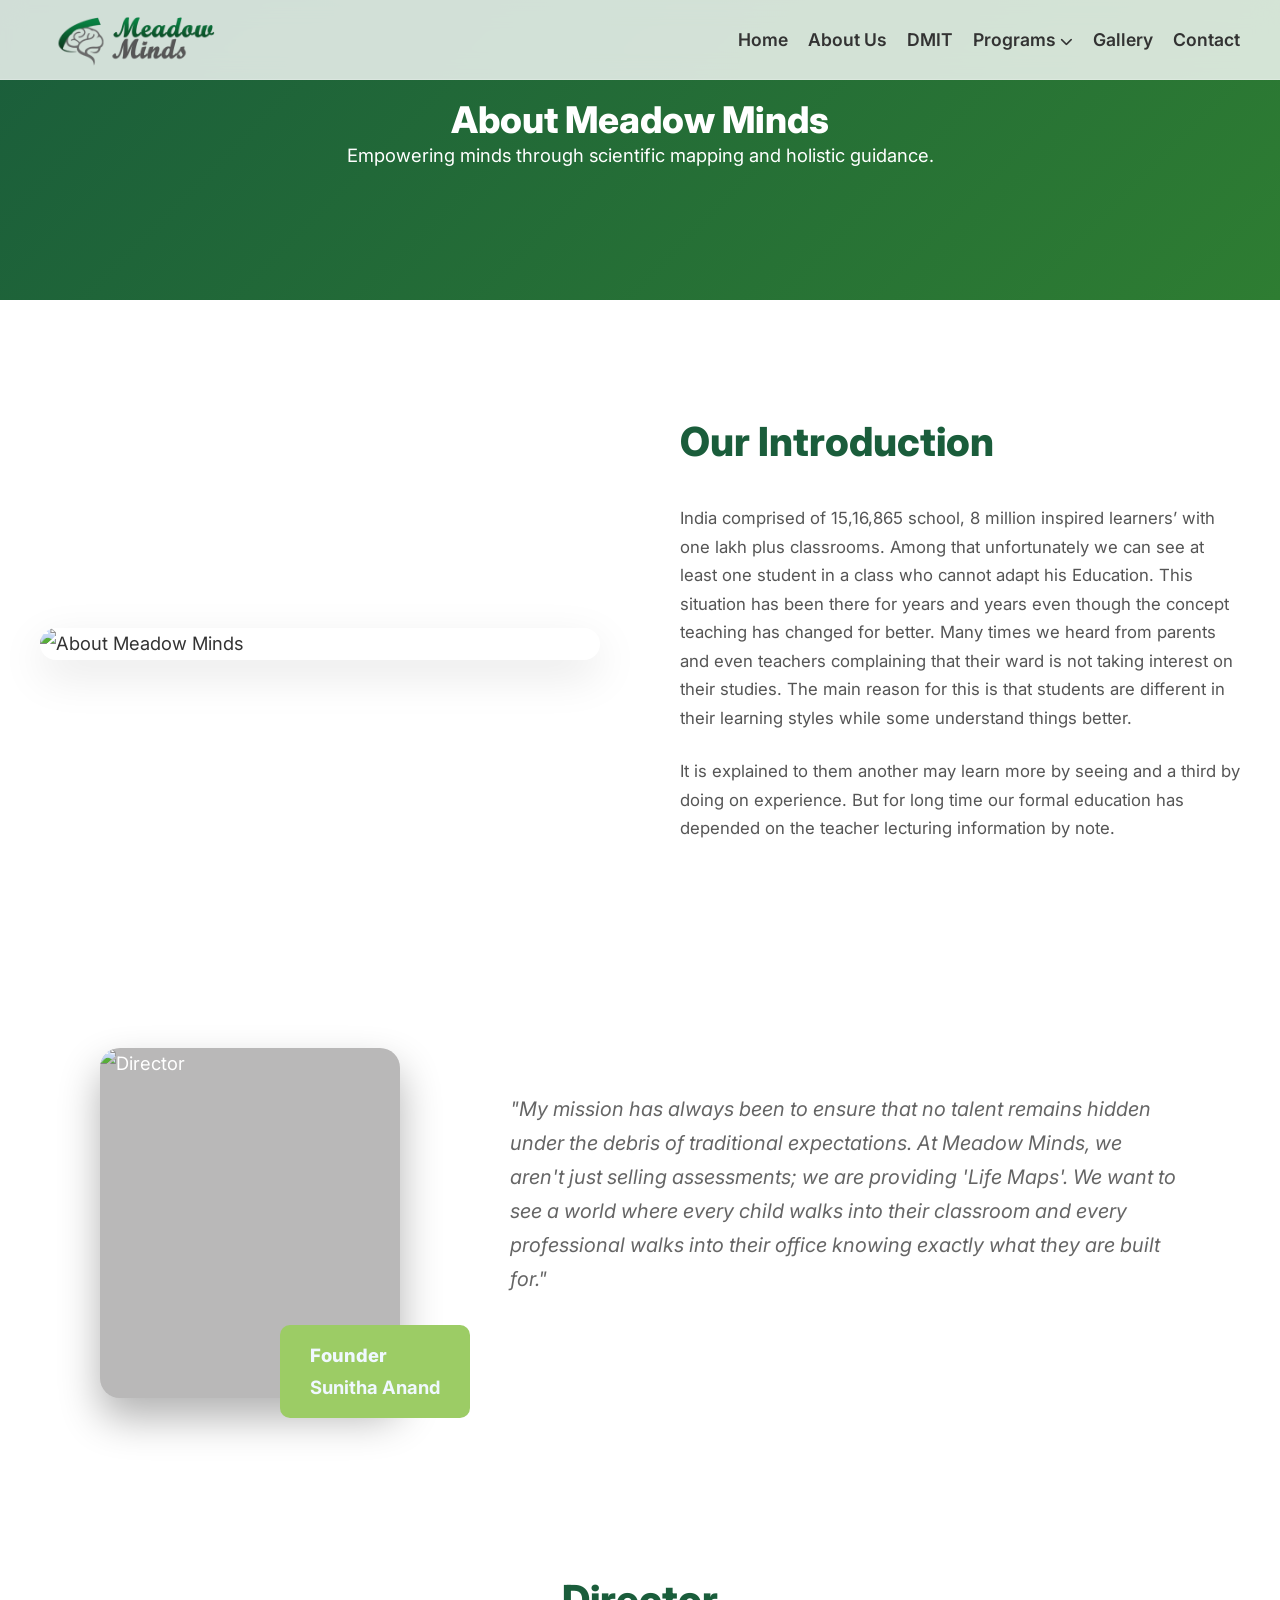
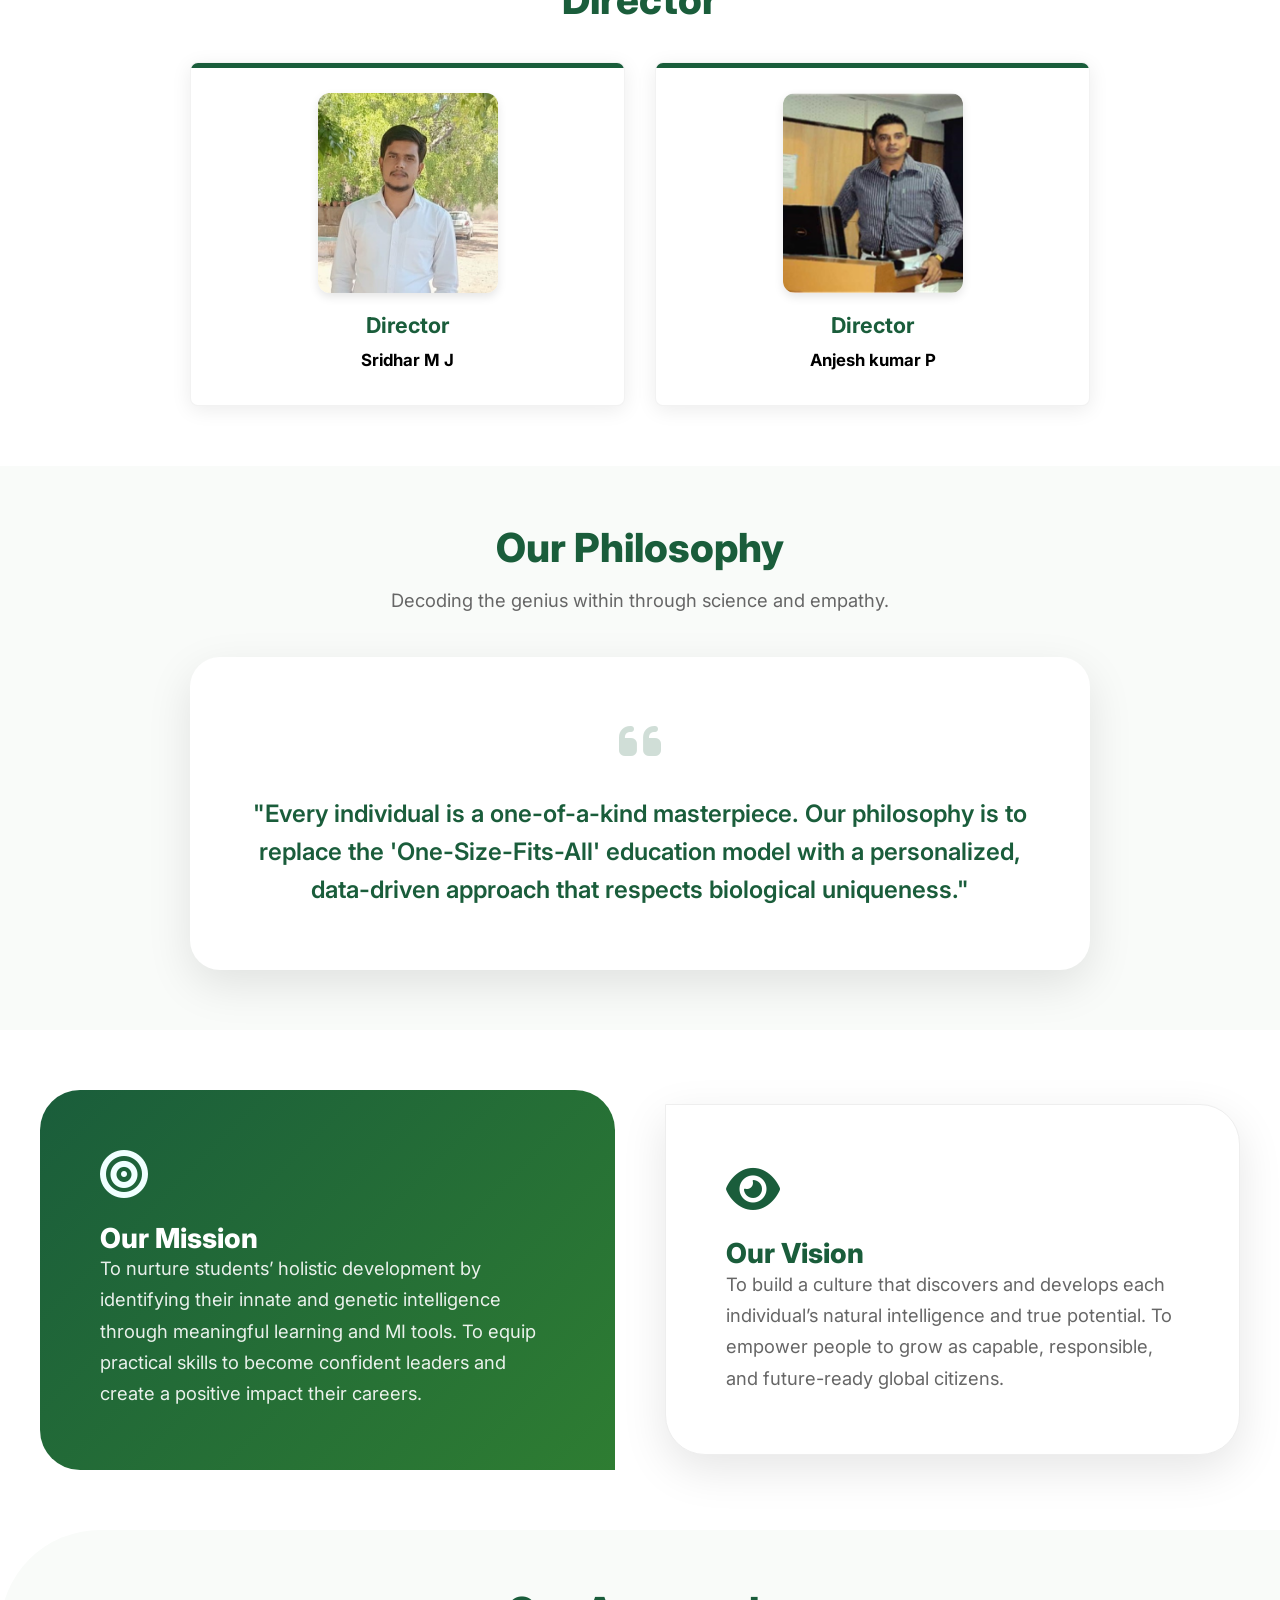
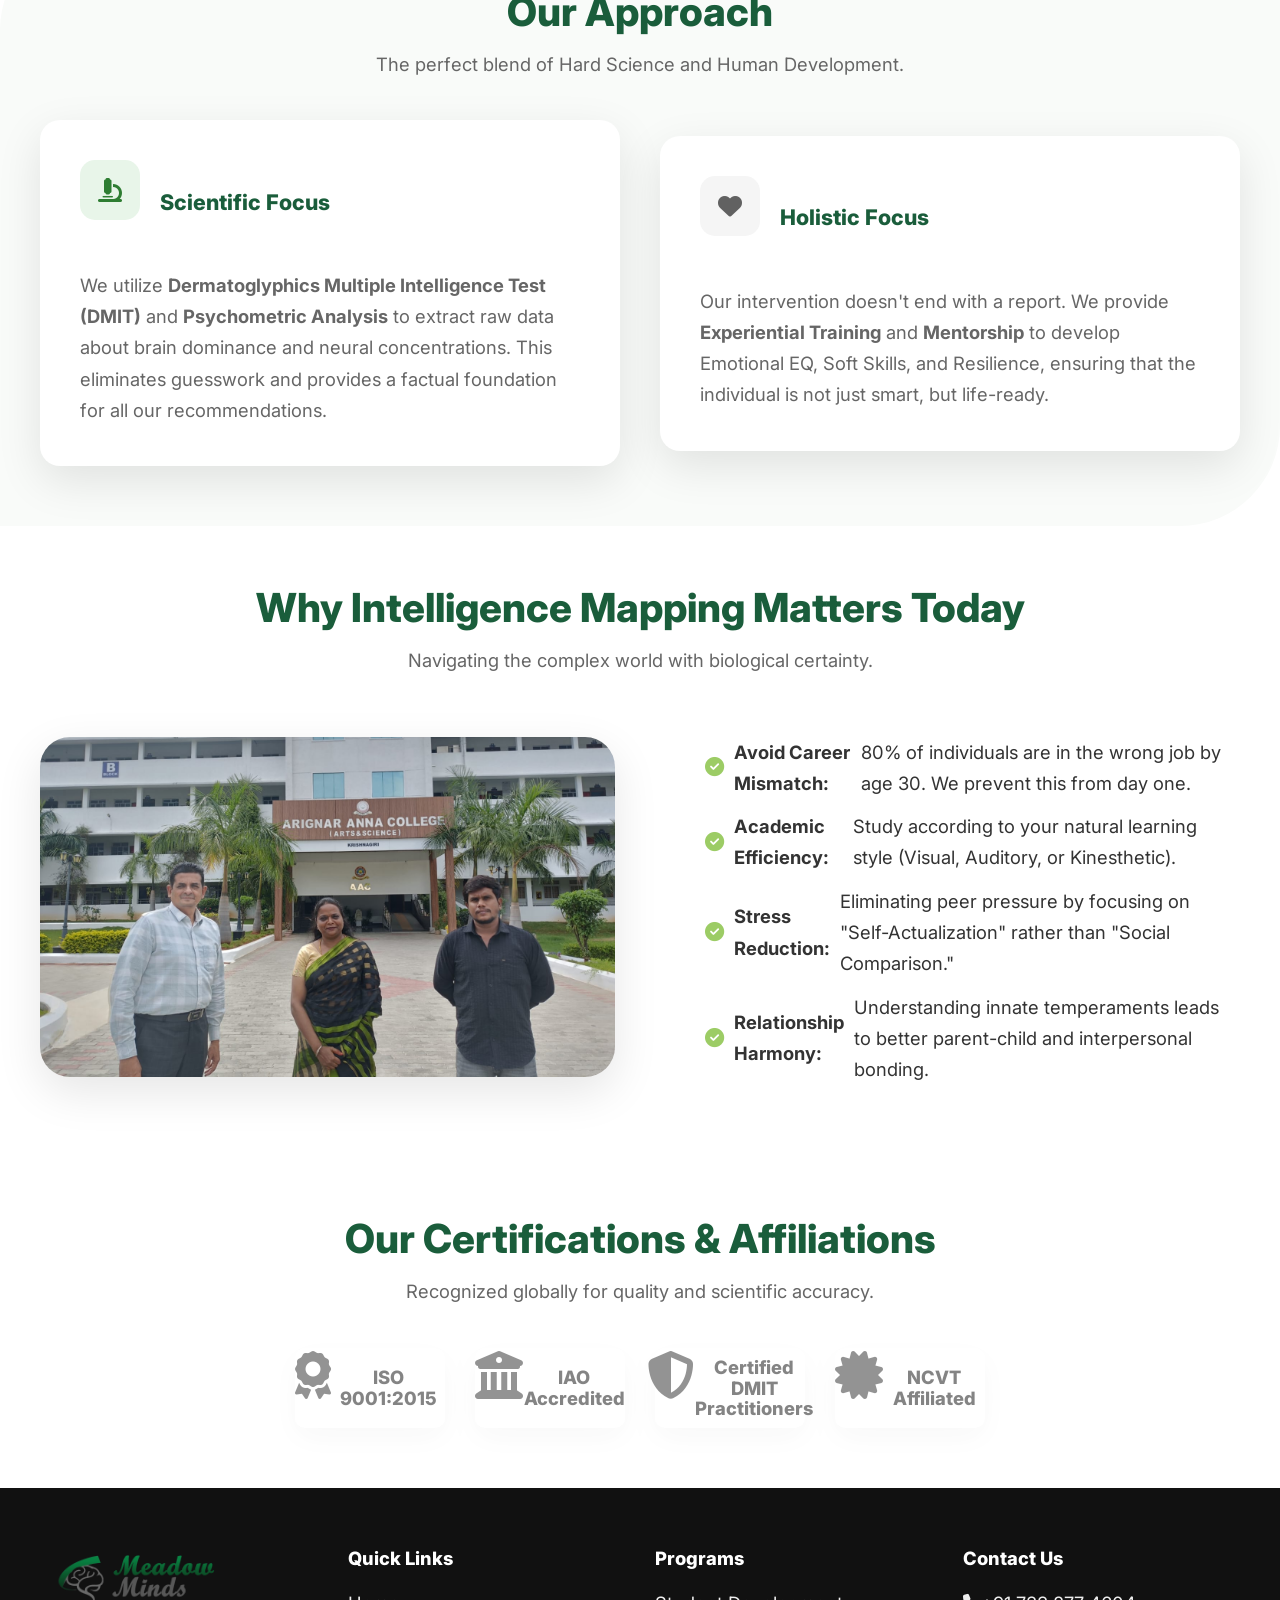
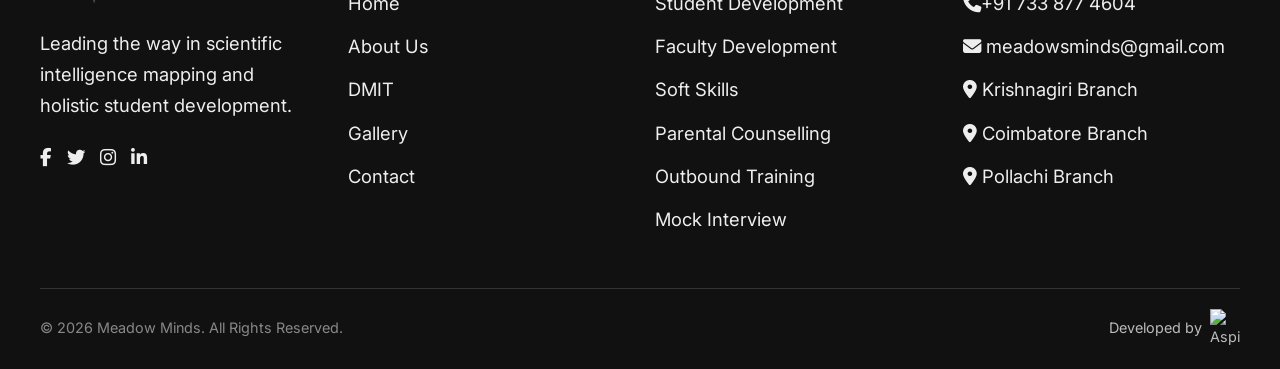
==== commit abd82e4f: "changes" ====
--- a/about.html
+++ b/about.html
@@ -17,7 +17,8 @@
     <header>
         <div class="container">
             <nav>
-                <a href="index.html" class="logo"><i class="fas fa-graduation-cap"></i> Meadow Minds</a>
+                <a href="index.html" class="logo"><img src="images/log23.png" alt="Meadow Minds Logo"
+                        style="height: 60px; width: auto;"></a>
                 <ul class="nav-links" id="navLinks">
                     <li><a href="index.html">Home</a></li>
                     <li><a href="about.html">About Us</a></li>
@@ -30,6 +31,7 @@
                             <li><a href="soft-skills.html">Soft Skills Training</a></li>
                             <li><a href="parental-counselling.html">Parental Counselling</a></li>
                             <li><a href="outbound-training.html">Outbound Training</a></li>
+                            <li><a href="mock-interview.html">Mock Interview</a></li>
                         </ul>
                     </li>
                     <li><a href="gallery.html">Gallery</a></li>
@@ -81,7 +83,10 @@
                 <div class="relative">
                     <img src="images/sun1.png" alt="Director" class="border-radius-20 shadow-large " width="300px"
                         height="350px" style="background-color:rgb(185, 184, 184);">
-                    <div class="director-badge">Founder</div>
+                    <div class="director-badge" style="color: aliceblue;">Founder
+                        <div class="font-bold text-md">Sunitha Anand</div>
+                    </div>
+
                 </div>
                 <div>
                     <h2 class="text-white margin-bottom-10">Message from the Founder</h2>
@@ -91,7 +96,7 @@
                         'Life Maps'. We want to see a world where every child walks into their classroom and every
                         professional walks into their office knowing exactly what they are built for."
                     </p>
-                    <div class="font-bold text-md">— Dr. S. S. Patil</div>
+                    <div class="font-bold text-md">—</div>
                     <div class="opacity-70">Founder & Managing Director, Meadow Minds</div>
                 </div>
             </div>
@@ -110,11 +115,11 @@
                 <div class="leader-card reveal">
                     <div class="leader-card-accent"></div>
                     <div class="leader-image-container">
-                        <img src="images/director1.jpeg" alt="Chairman" class="leader-image">
+                        <img src="images/rju.jpeg" alt="Chairman" class="leader-image">
                     </div>
                     <div class="leader-info">
-                        <h3 class="leader-role" style="color: rgb(3, 3, 97);">Director</h3>
-                        <h4 class="leader-name">Shri Jagat Prakash Nadda</h4>
+                        <h3 class="leader-role">Director</h3>
+                        <h4 class="leader-name">Sridhar M J </h4>
 
                     </div>
                 </div>
@@ -126,8 +131,8 @@
                         <img src="images/director2.jpeg" alt="Secretary General" class="leader-image">
                     </div>
                     <div class="leader-info">
-                        <h3 class="leader-role" style="color: rgb(3, 3, 97);">Director</h3>
-                        <h4 class="leader-name">Sh. Vijay Nehra</h4>
+                        <h3 class="leader-role">Director</h3>
+                        <h4 class="leader-name">Anjesh kumar P</h4>
 
                     </div>
                 </div>
@@ -220,8 +225,7 @@
             </div>
             <div class="grid-2 items-center">
                 <div>
-                    <img src="https://images.unsplash.com/photo-1454165833267-035119777174?auto=format&fit=crop&w=800&q=80"
-                        alt="Future Readiness" class="border-radius-30 shadow-hover">
+                    <img src="images/gall01.png" alt="Future Readiness" class="border-radius-30 shadow-hover">
                 </div>
                 <div class="feature-list-container">
                     <ul class="feature-list">
@@ -271,7 +275,8 @@
         <div class="container">
             <div class="footer-grid">
                 <div class="footer-info">
-                    <div class="footer-logo">Meadow Minds</div>
+                    <div class="footer-logo"><img src="images/log23.png" alt="Meadow Minds Logo"
+                            style="height: 60px; width: auto;"></div>
                     <p>Leading the way in scientific intelligence mapping and holistic student development.</p>
                     <div class="flex gap-15 mt-20">
                         <a href="#"><i class="fab fa-facebook-f"></i></a>
@@ -298,14 +303,17 @@
                         <li><a href="soft-skills.html">Soft Skills</a></li>
                         <li><a href="parental-counselling.html">Parental Counselling</a></li>
                         <li><a href="outbound-training.html">Outbound Training</a></li>
+                        <li><a href="mock-interview.html">Mock Interview</a></li>
                     </ul>
                 </div>
                 <div class="footer-links">
                     <h4>Contact Us</h4>
                     <ul>
-                        <li><i class="fas fa-phone"></i> +91 12345 67890</li>
-                        <li><i class="fas fa-envelope"></i> info@ssapacademy.com</li>
-                        <li><i class="fas fa-location-dot"></i> 123 Education Lane, Academic City</li>
+                        <li><i class="fas fa-phone"></i>+91 733 877 4604</li>
+                        <li><i class="fas fa-envelope"></i> meadowsminds@gmail.com</li>
+                        <li><i class="fas fa-location-dot"></i> Krishnagiri Branch</li>
+                        <li><i class="fas fa-location-dot"></i> Coimbatore Branch</li>
+                        <li><i class="fas fa-location-dot"></i> Pollachi Branch</li>
                     </ul>
                 </div>
             </div>
--- a/css/style.css
+++ b/css/style.css
@@ -1,17 +1,17 @@
 /* CSS for Meadow Minds - Professional Education Style */
 
 :root {
-    --primary-color: #1a237e;
-    /* Deep Blue */
-    --secondary-color: #4527a0;
-    /* Royal Purple */
-    --accent-color: #00bcd4;
-    /* Cyan Accent */
+    --primary-color: #1a5d3b;
+    /* Forest Green - from Logo */
+    --secondary-color: #555555;
+    /* Dark Gray - from Logo */
+    --accent-color: #9ccc65;
+    /* Brighter Green for better visibility */
     --text-color: #333;
-    --light-bg: #f5f7fa;
+    --light-bg: #f9fbf9;
     --white: #ffffff;
-    --gradient-primary: linear-gradient(135deg, #1a237e 0%, #4527a0 100%);
-    --gradient-accent: linear-gradient(135deg, #00d2ff 0%, #3a7bd5 100%);
+    --gradient-primary: linear-gradient(135deg, #1a5d3b 0%, #2e7d32 100%);
+    --gradient-accent: linear-gradient(135deg, #2e7d32 0%, #1a5d3b 100%);
     --shadow-soft: 0 10px 30px rgba(0, 0, 0, 0.05);
     --shadow-hover: 0 15px 45px rgba(0, 0, 0, 0.1);
     --transition: all 0.4s cubic-bezier(0.165, 0.84, 0.44, 1);
@@ -109,7 +109,7 @@
     letter-spacing: 1px;
     cursor: pointer;
     transition: var(--transition);
-    border: none;
+    border: 1px solid rgba(26, 93, 59, 0.1);
     font-size: 1.05rem;
     position: relative;
     overflow: hidden;
@@ -117,13 +117,14 @@
 
 .btn-primary {
     background-color: white;
-    /* color: var(--white); */
-    box-shadow: 0 4px 15px rgba(26, 35, 126, 0.3);
+    color: #000;
+    box-shadow: 0 4px 15px rgba(26, 93, 59, 0.15);
 }
 
 .btn-primary:hover {
     transform: translateY(-3px);
-    box-shadow: 0 6px 20px rgba(26, 35, 126, 0.4);
+    box-shadow: 0 6px 20px rgba(26, 93, 59, 0.25);
+    border-color: rgba(26, 93, 59, 0.3);
 }
 
 @media (max-width: 768px) {
@@ -943,8 +944,8 @@
     left: 0;
     width: 100%;
     height: 5px;
-    background: #a91d22;
-    /* Specific red shade from reference */
+    background: var(--primary-color);
+    /* Updated to match theme */
 }
 
 .leader-image-container {
@@ -963,8 +964,8 @@
 }
 
 .leader-role {
-    color: #a91d22;
-    /* Red role */
+    color: var(--primary-color);
+    /* Updated role color */
     font-size: 1.35rem;
     font-weight: 700;
     margin-bottom: 12px;
@@ -1317,7 +1318,7 @@
     left: 0;
     width: 100%;
     height: 100%;
-    background: rgba(26, 35, 126, 0.7);
+    background: rgba(26, 93, 59, 0.7);
     display: flex;
     align-items: center;
     justify-content: center;
@@ -1401,7 +1402,7 @@
 .form-group textarea:focus {
     outline: none;
     border-color: var(--primary-color);
-    box-shadow: 0 0 0 3px rgba(26, 35, 126, 0.1);
+    box-shadow: 0 0 0 3px rgba(26, 93, 59, 0.1);
 }
 
 .map-container {
@@ -1854,7 +1855,7 @@
 
 /* Hero Index Specific */
 .hero-index {
-    background: linear-gradient(rgba(26, 35, 126, 0.85), rgba(26, 35, 126, 0.85)), url('https://images.unsplash.com/photo-1523240795612-9a054b0db644?auto=format&fit=crop&w=1600&q=80');
+    background: linear-gradient(rgba(26, 93, 59, 0.85), rgba(26, 93, 59, 0.85)), url('https://images.unsplash.com/photo-1523240795612-9a054b0db644?auto=format&fit=crop&w=1600&q=80');
     background-size: cover;
     background-position: center;
     color: white;
@@ -2059,13 +2060,13 @@
 }
 
 .icon-box.science {
-    background: #e3f2fd;
-    color: #1e88e5;
+    background: #e8f5e9;
+    color: #2e7d32;
 }
 
 .icon-box.holistic {
-    background: #fff3e0;
-    color: #fb8c00;
+    background: #f5f5f5;
+    color: #616161;
 }
 
 /* Founder Message */
@@ -2135,49 +2136,49 @@
 
 /* Page Header Backgrounds */
 .header-parental {
-    background: linear-gradient(rgba(26, 35, 126, 0.8), rgba(26, 35, 126, 0.8)), url('https://images.unsplash.com/photo-1536640712247-c575393766a7?auto=format&fit=crop&w=1600&q=80');
+    background: linear-gradient(rgba(26, 93, 59, 0.8), rgba(26, 93, 59, 0.8)), url('https://images.unsplash.com/photo-1536640712247-c575393766a7?auto=format&fit=crop&w=1600&q=80');
     background-size: cover;
     background-position: center;
 }
 
 .header-faculty {
-    background: linear-gradient(rgba(26, 35, 126, 0.8), rgba(26, 35, 126, 0.8)), url('https://images.unsplash.com/photo-1524178232363-1fb2b075b655?auto=format&fit=crop&w=1600&q=80');
+    background: linear-gradient(rgba(26, 93, 59, 0.8), rgba(26, 93, 59, 0.8)), url('https://images.unsplash.com/photo-1524178232363-1fb2b075b655?auto=format&fit=crop&w=1600&q=80');
     background-size: cover;
     background-position: center;
 }
 
 .header-student {
-    background: linear-gradient(rgba(26, 35, 126, 0.8), rgba(26, 35, 126, 0.8)), url('https://images.unsplash.com/photo-1522202176988-66273c2fd55f?auto=format&fit=crop&w=1600&q=80');
+    background: linear-gradient(rgba(26, 93, 59, 0.8), rgba(26, 93, 59, 0.8)), url('https://images.unsplash.com/photo-1522202176988-66273c2fd55f?auto=format&fit=crop&w=1600&q=80');
     background-size: cover;
     background-position: center;
 }
 
 .header-soft-skills {
-    background: linear-gradient(rgba(26, 35, 126, 0.8), rgba(26, 35, 126, 0.8)), url('https://images.unsplash.com/photo-1557804506-669a67965ba0?auto=format&fit=crop&w=1600&q=80');
+    background: linear-gradient(rgba(26, 93, 59, 0.8), rgba(26, 93, 59, 0.8)), url('https://images.unsplash.com/photo-1557804506-669a67965ba0?auto=format&fit=crop&w=1600&q=80');
     background-size: cover;
     background-position: center;
 }
 
 .header-outbound {
-    background: linear-gradient(rgba(26, 35, 126, 0.8), rgba(26, 35, 126, 0.8)), url('https://images.unsplash.com/photo-1510074377623-8cf13fb86c08?auto=format&fit=crop&w=1600&q=80');
+    background: linear-gradient(rgba(26, 93, 59, 0.8), rgba(26, 93, 59, 0.8)), url('https://images.unsplash.com/photo-1510074377623-8cf13fb86c08?auto=format&fit=crop&w=1600&q=80');
     background-size: cover;
     background-position: center;
 }
 
 .header-dmit {
-    background: linear-gradient(rgba(26, 35, 126, 0.8), rgba(26, 35, 126, 0.8)), url('https://images.unsplash.com/photo-1558494949-ef010cbdcc4b?auto=format&fit=crop&w=1600&q=80');
+    background: linear-gradient(rgba(26, 93, 59, 0.8), rgba(26, 93, 59, 0.8)), url('https://images.unsplash.com/photo-1558494949-ef010cbdcc4b?auto=format&fit=crop&w=1600&q=80');
     background-size: cover;
     background-position: center;
 }
 
 .header-contact {
-    background: linear-gradient(rgba(26, 35, 126, 0.8), rgba(26, 35, 126, 0.8)), url('https://images.unsplash.com/photo-1423666639041-f56000c27a9a?auto=format&fit=crop&w=1600&q=80');
+    background: linear-gradient(rgba(26, 93, 59, 0.8), rgba(26, 93, 59, 0.8)), url('https://images.unsplash.com/photo-1423666639041-f56000c27a9a?auto=format&fit=crop&w=1600&q=80');
     background-size: cover;
     background-position: center;
 }
 
 .header-gallery {
-    background: linear-gradient(rgba(26, 35, 126, 0.8), rgba(26, 35, 126, 0.8)), url('https://images.unsplash.com/photo-1492684223066-81342ee5ff30?auto=format&fit=crop&w=1600&q=80');
+    background: linear-gradient(rgba(26, 93, 59, 0.8), rgba(26, 93, 59, 0.8)), url('https://images.unsplash.com/photo-1492684223066-81342ee5ff30?auto=format&fit=crop&w=1600&q=80');
     background-size: cover;
     background-position: center;
 }
@@ -2411,7 +2412,7 @@
 }
 
 .text-purple-dark {
-    color: #1a237e;
+    color: var(--primary-color);
 }
 
 .text-danger {
@@ -2907,7 +2908,7 @@
     }
 
     .nav-links .dropdown .dropdown-menu li a:hover {
-        background: rgba(26, 35, 126, 0.06);
+        background: rgba(26, 93, 59, 0.06);
         color: var(--primary-color);
         padding-left: 26px;
     }
@@ -2928,7 +2929,7 @@
     left: 0;
     width: 100%;
     height: 5px;
-    background: #1a237e;
+    background: var(--primary-color);
 }
 
 @media (max-width: 768px) {
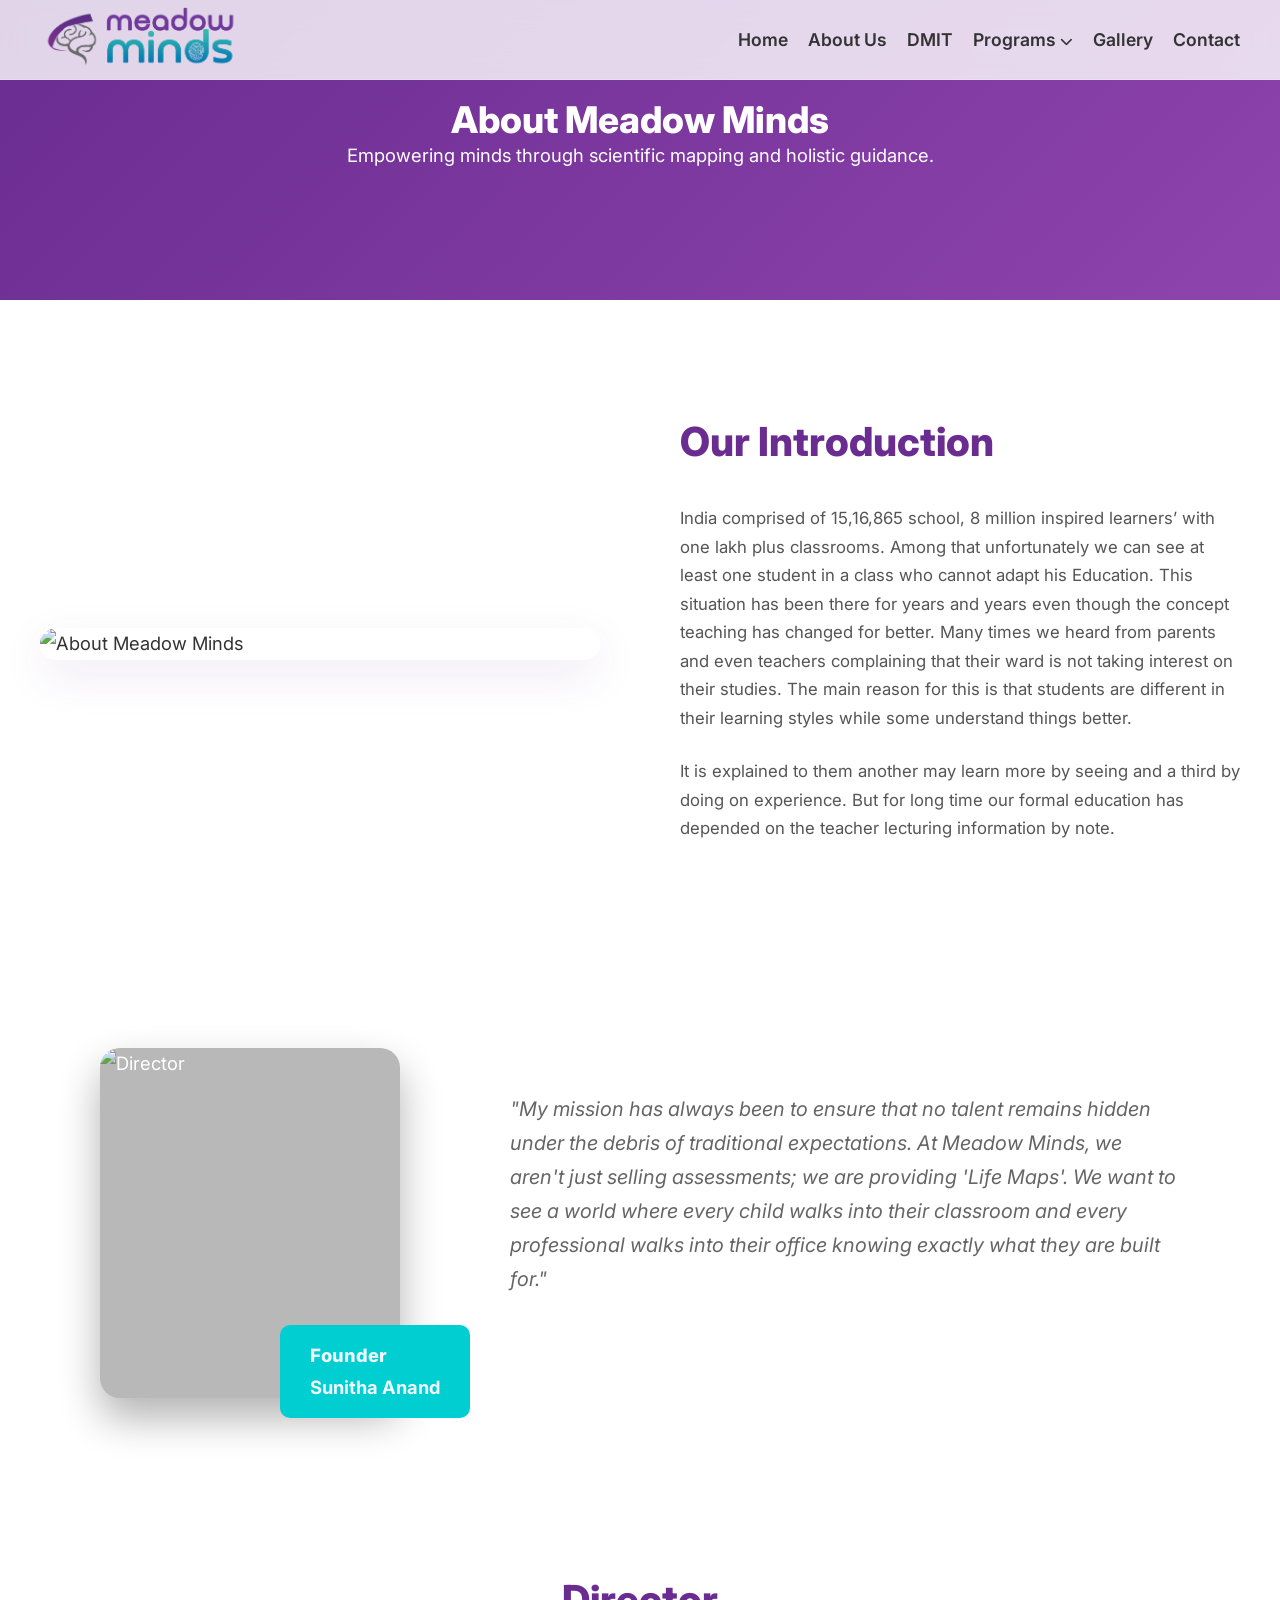
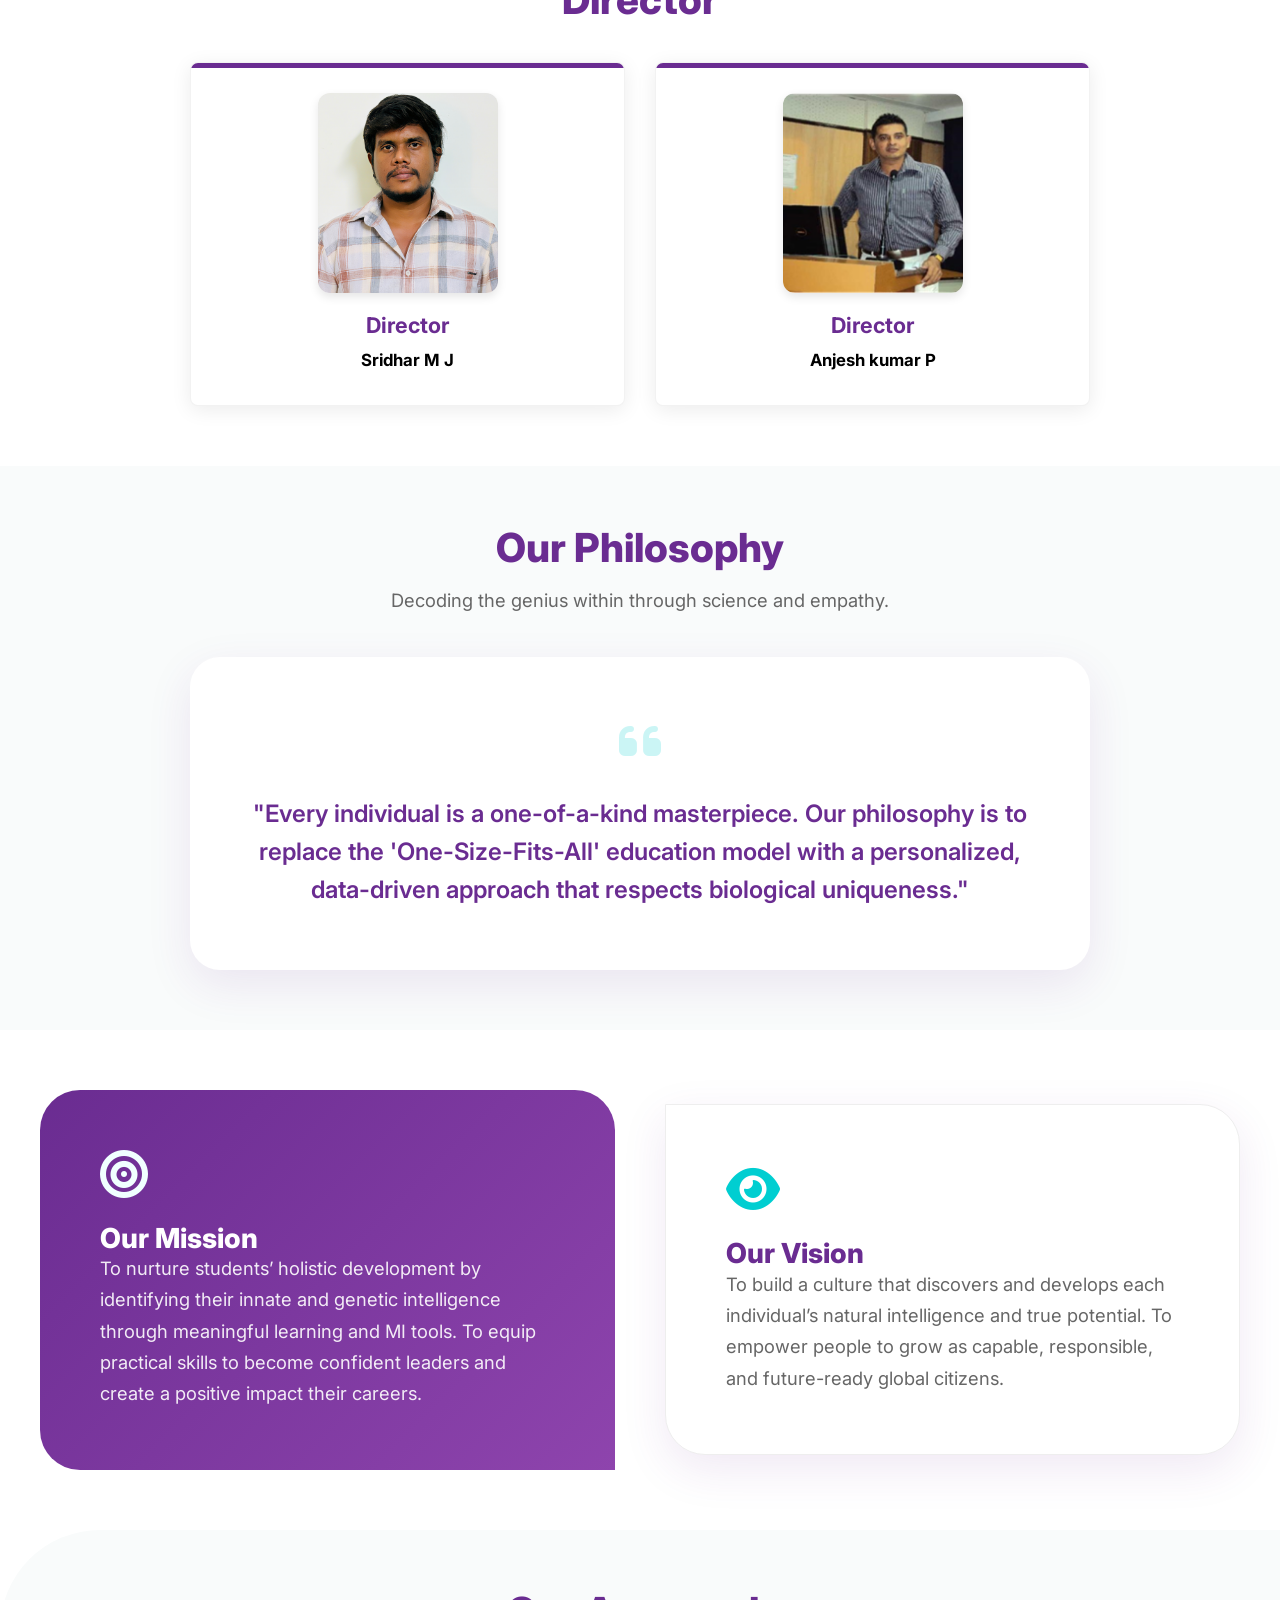
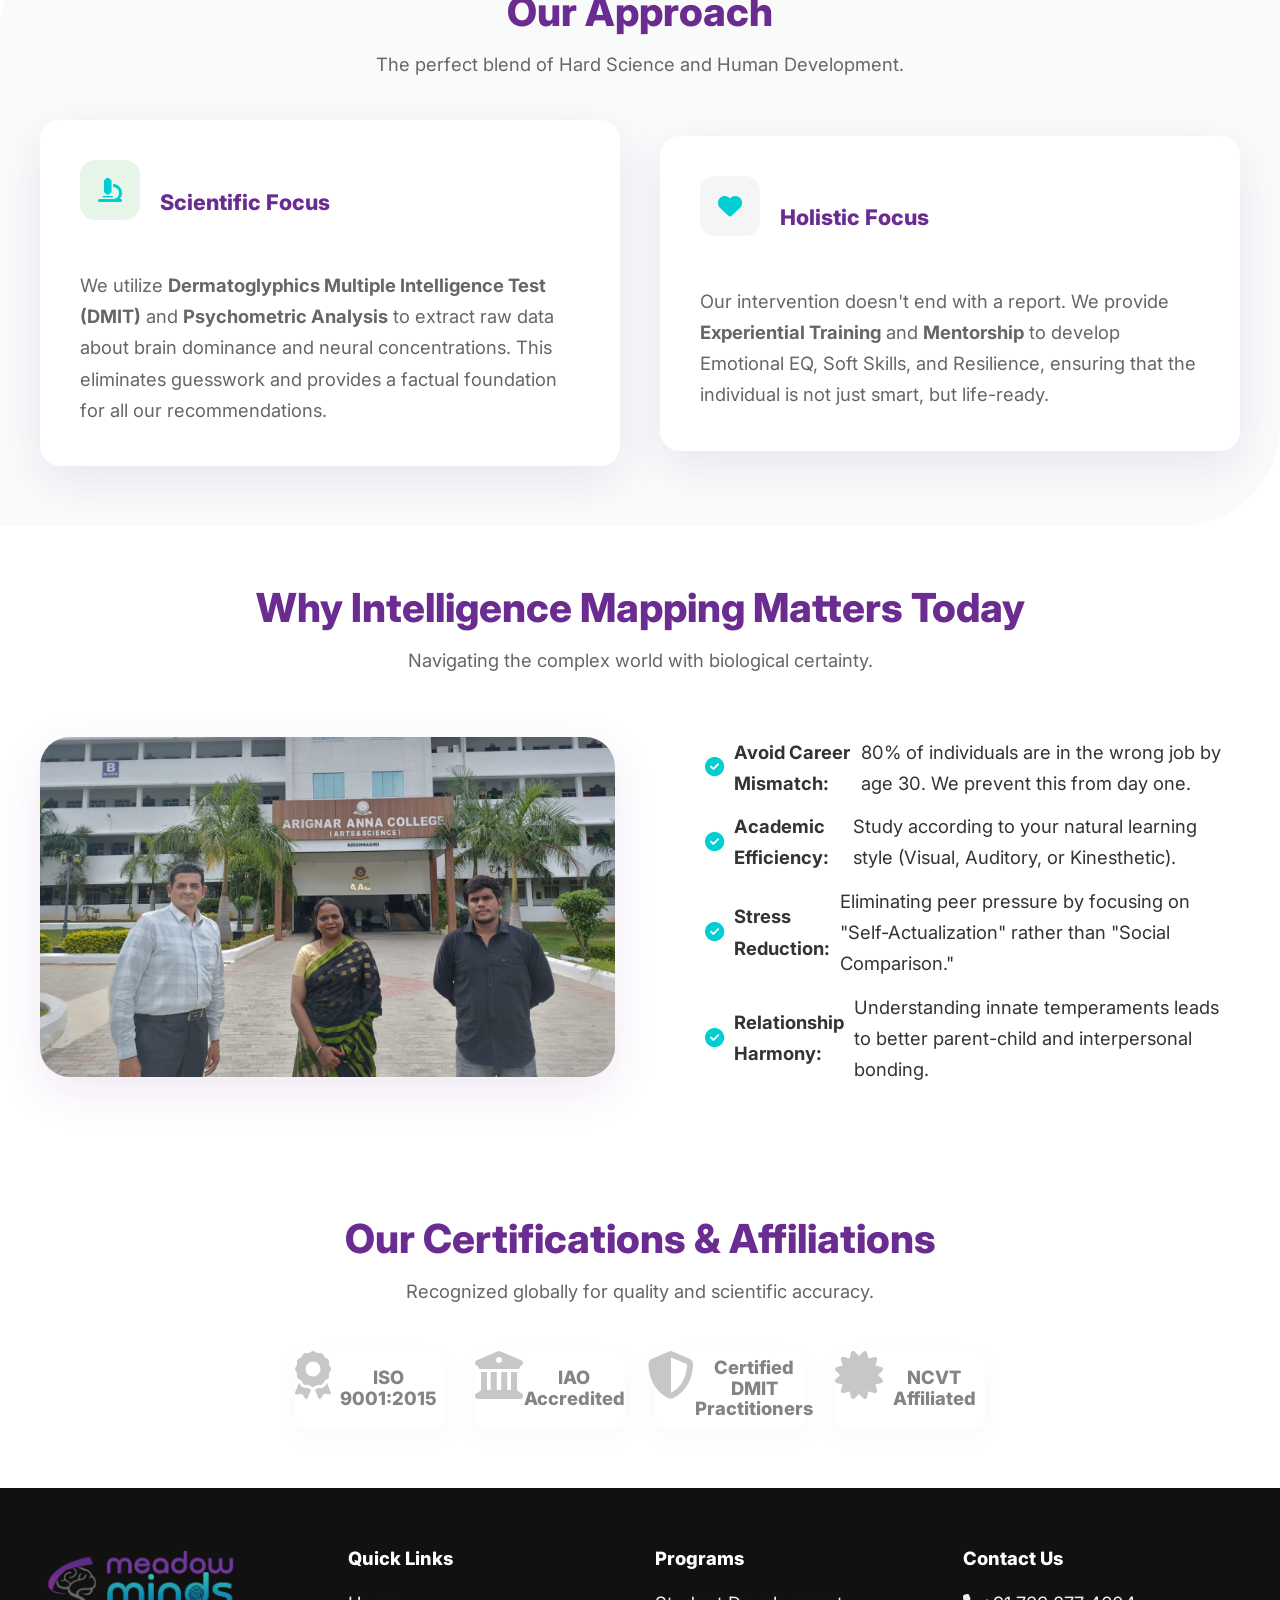
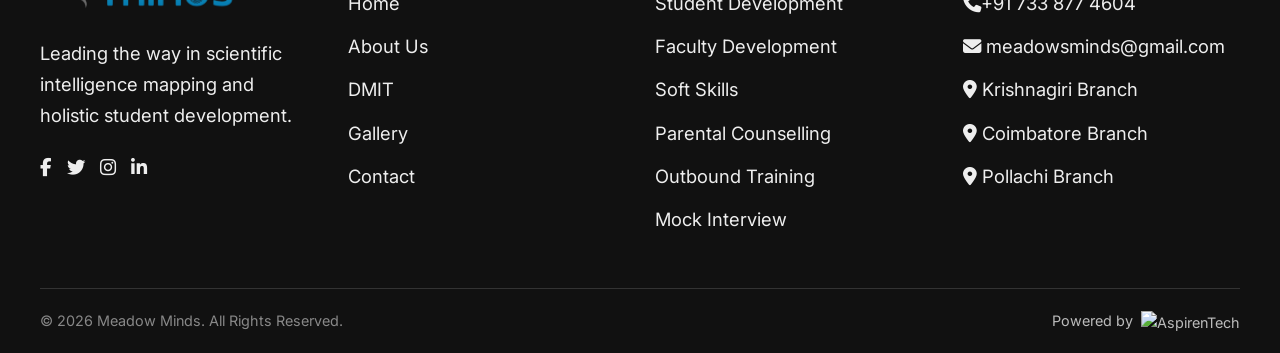
==== commit 3df984d2: "first commit" ====
--- a/about.html
+++ b/about.html
@@ -7,9 +7,10 @@
     <title>About Us | Meadow Minds</title>
     <link rel="preconnect" href="https://fonts.googleapis.com">
     <link rel="preconnect" href="https://fonts.gstatic.com" crossorigin>
+    <link rel="icon" type="image/png" href="images/favicon.png">
     <link href="https://fonts.googleapis.com/css2?family=Inter:wght@400;500;600;700;800&display=swap" rel="stylesheet">
     <link rel="stylesheet" href="https://cdnjs.cloudflare.com/ajax/libs/font-awesome/6.4.0/css/all.min.css">
-    <link rel="stylesheet" href="css/style.css">
+    <link rel="stylesheet" href="css/meadow-minds-v1.css">
 
 </head>
 
@@ -17,8 +18,8 @@
     <header>
         <div class="container">
             <nav>
-                <a href="index.html" class="logo"><img src="images/log23.png" alt="Meadow Minds Logo"
-                        style="height: 60px; width: auto;"></a>
+                <a href="index.html" class="logo"><img src="images/meadow-minds-logo.png" alt="Meadow Minds Logo"
+                        style="height: 70px; width: auto;"></a>
                 <ul class="nav-links" id="navLinks">
                     <li><a href="index.html">Home</a></li>
                     <li><a href="about.html">About Us</a></li>
@@ -115,7 +116,7 @@
                 <div class="leader-card reveal">
                     <div class="leader-card-accent"></div>
                     <div class="leader-image-container">
-                        <img src="images/rju.jpeg" alt="Chairman" class="leader-image">
+                        <img src="images/sedr.jpeg" alt="Chairman" class="leader-image">
                     </div>
                     <div class="leader-info">
                         <h3 class="leader-role">Director</h3>
@@ -275,8 +276,8 @@
         <div class="container">
             <div class="footer-grid">
                 <div class="footer-info">
-                    <div class="footer-logo"><img src="images/log23.png" alt="Meadow Minds Logo"
-                            style="height: 60px; width: auto;"></div>
+                    <div class="footer-logo"><img src="images/meadow-minds-logo.png" alt="Meadow Minds Logo"
+                            style="height: 70px; width: auto;"></div>
                     <p>Leading the way in scientific intelligence mapping and holistic student development.</p>
                     <div class="flex gap-15 mt-20">
                         <a href="#"><i class="fab fa-facebook-f"></i></a>
@@ -320,9 +321,10 @@
             <div class="copyright">
                 <p>&copy; 2026 Meadow Minds. All Rights Reserved.</p>
                 <div class="developer-logo">
-                    Developed by
-                    <a href="https://aspirentech.com/">
-                        <img src="images/aspiren-logo.png" alt="Aspiren Tech" class="dev-logo-img">
+                    Powered by
+                    <a href="https://aspirentech.com" target="_blank">
+                        <img src="https://aspirentech.com/assets/aspirentech-logo-new-B7I5o4Z6.png" alt="AspirenTech"
+                            height="20">
                     </a>
                 </div>
             </div>
@@ -331,4 +333,4 @@
     <script src="js/main.js"></script>
 </body>
 
-</html>+</html>
--- a/css/meadow-minds-v1.css
+++ b/css/meadow-minds-v1.css
@@ -0,0 +1,3002 @@
+/* CSS for Meadow Minds - Professional Education Style */
+
+:root {
+    --primary-color: #6a2c91;
+    /* Purple - from New Logo */
+    --secondary-color: #009fae;
+    /* Teal - from New Logo */
+    --accent-color: #00ced1;
+    /* Bright Teal for better visibility */
+    --text-color: #333;
+    --light-bg: #f9fbfb;
+    --white: #ffffff;
+    --gradient-primary: linear-gradient(135deg, #6a2c91 0%, #8e44ad 100%);
+    --gradient-accent: linear-gradient(135deg, #009fae 0%, #00ced1 100%);
+    --shadow-soft: 0 10px 30px rgba(106, 44, 145, 0.05);
+    --shadow-hover: 0 15px 45px rgba(106, 44, 145, 0.1);
+    --transition: all 0.4s cubic-bezier(0.165, 0.84, 0.44, 1);
+    --nav-height: 80px;
+    --glass-bg: rgba(255, 255, 255, 0.8);
+    --glass-border: rgba(255, 255, 255, 0.2);
+}
+
+/* Custom Scrollbar */
+::-webkit-scrollbar {
+    width: 10px;
+}
+
+::-webkit-scrollbar-track {
+    background: var(--light-bg);
+}
+
+::-webkit-scrollbar-thumb {
+    background: var(--gradient-primary);
+    border-radius: 5px;
+}
+
+::-webkit-scrollbar-thumb:hover {
+    background: var(--secondary-color);
+}
+
+/* Base Styles */
+* {
+    margin: 0;
+    padding: 0;
+    box-sizing: border-box;
+}
+
+html {
+    scroll-behavior: smooth;
+}
+
+body {
+    font-family: 'Inter', -apple-system, BlinkMacSystemFont, "Segoe UI", Roboto, Helvetica, Arial, sans-serif;
+    line-height: 1.7;
+    font-size: 1.15rem;
+    color: var(--text-color);
+    background-color: var(--white);
+    overflow-x: hidden;
+}
+
+h1,
+h2,
+h3,
+h4 {
+    font-weight: 800;
+    line-height: 1.1;
+}
+
+a {
+    text-decoration: none;
+    color: inherit;
+    transition: var(--transition);
+}
+
+ul {
+    list-style: none;
+}
+
+img {
+    max-width: 100%;
+    display: block;
+}
+
+.container {
+    max-width: 1350px;
+    margin: 0 auto;
+    padding: 0 40px;
+    width: 100%;
+}
+
+@media (max-width: 1200px) {
+    .container {
+        padding: 0 30px;
+    }
+}
+
+@media (max-width: 768px) {
+    .container {
+        padding: 0 20px;
+    }
+}
+
+.btn {
+    display: inline-block;
+    padding: 14px 35px;
+    border-radius: 50px;
+    font-weight: 700;
+    text-transform: uppercase;
+    letter-spacing: 1px;
+    cursor: pointer;
+    transition: var(--transition);
+    border: 1px solid rgba(106, 44, 145, 0.1);
+    font-size: 1.05rem;
+    position: relative;
+    overflow: hidden;
+}
+
+.btn-primary {
+    background-color: white;
+    color: #000;
+    box-shadow: 0 4px 15px rgba(106, 44, 145, 0.15);
+}
+
+.btn-primary:hover {
+    transform: translateY(-3px);
+    box-shadow: 0 6px 20px rgba(106, 44, 145, 0.25);
+    border-color: rgba(106, 44, 145, 0.3);
+}
+
+@media (max-width: 768px) {
+    .btn {
+        padding: 12px 25px;
+        font-size: 0.95rem;
+    }
+}
+
+.btn-outline {
+    border: 2px solid var(--primary-color);
+    color: var(--primary-color);
+}
+
+.btn-outline:hover {
+    background: var(--primary-color);
+    color: var(--white);
+}
+
+/* Navbar styles */
+header {
+    height: var(--nav-height);
+    background: var(--glass-bg);
+    backdrop-filter: blur(12px);
+    -webkit-backdrop-filter: blur(12px);
+    border-bottom: 1px solid var(--glass-border);
+    position: fixed;
+    top: 0;
+    left: 0;
+    width: 100%;
+    z-index: 1000;
+    display: flex;
+    align-items: center;
+    transition: var(--transition);
+}
+
+nav {
+    display: flex;
+    justify-content: space-between;
+    align-items: center;
+    width: 100%;
+}
+
+.logo {
+    font-size: 1.5rem;
+    font-weight: 800;
+    color: var(--primary-color);
+    display: flex;
+    align-items: center;
+    gap: 10px;
+}
+
+.nav-links {
+    display: flex;
+    gap: 20px;
+}
+
+.nav-links li {
+    position: relative;
+}
+
+.nav-links a {
+    font-weight: 600;
+    font-size: 1.1rem;
+    padding: 10px 0;
+}
+
+.nav-links a::after {
+    content: '';
+    position: absolute;
+    bottom: 0;
+    left: 0;
+    width: 0;
+    height: 2px;
+    background: var(--gradient-primary);
+    transition: var(--transition);
+}
+
+.nav-links a:hover::after {
+    width: 100%;
+}
+
+/* Dropdown */
+.dropdown {
+    position: relative;
+}
+
+.dropdown-menu {
+    position: absolute;
+    top: 100%;
+    left: 0;
+    background: var(--white);
+    min-width: 250px;
+    box-shadow: var(--shadow-hover);
+    border-radius: 8px;
+    padding: 15px 0;
+    opacity: 0;
+    visibility: hidden;
+    transform: translateY(10px);
+    transition: var(--transition);
+}
+
+.dropdown:hover .dropdown-menu {
+    opacity: 1;
+    visibility: visible;
+    transform: translateY(0);
+}
+
+.dropdown-menu li a {
+    padding: 10px 20px;
+    display: block;
+    width: 100%;
+}
+
+.dropdown-menu li a:hover {
+    background: var(--light-bg);
+    color: var(--primary-color);
+}
+
+/* Mobile Nav Toggle */
+.nav-toggle {
+    display: none;
+    cursor: pointer;
+    font-size: 1.5rem;
+}
+
+/* Sections */
+section {
+    padding: 60px 0;
+}
+
+.section-title {
+    text-align: center;
+    margin-bottom: 40px;
+}
+
+.section-title h2 {
+    font-size: 2.5rem;
+    color: var(--primary-color);
+    margin-bottom: 15px;
+}
+
+.section-title p {
+    color: #666;
+    font-size: 1.15rem;
+    max-width: 800px;
+    margin: 0 auto;
+}
+
+@media (max-width: 768px) {
+    .section-title h2 {
+        font-size: 2rem;
+    }
+
+    .section-title p {
+        font-size: 1rem;
+    }
+}
+
+/* Hero Section */
+.hero {
+    height: 100vh;
+    background: var(--gradient-primary);
+    display: flex;
+    align-items: center;
+    color: var(--white);
+    position: relative;
+    overflow: hidden;
+    margin-top: var(--nav-height);
+}
+
+.hero-content {
+    max-width: 600px;
+    position: relative;
+    z-index: 2;
+}
+
+.hero h1 {
+    font-size: 4.5rem;
+    margin-bottom: 25px;
+    background: linear-gradient(to right, #fff, var(--accent-color));
+    -webkit-background-clip: text;
+    background-clip: text;
+    -webkit-text-fill-color: transparent;
+    animation: fadeInUp 1s ease, shine 3s infinite linear;
+}
+
+@media (max-width: 1200px) {
+    .nav-links {
+        position: fixed;
+        right: -100%;
+        top: var(--nav-height);
+        flex-direction: column;
+        background: var(--white);
+        width: 100%;
+        height: calc(100vh - var(--nav-height));
+        padding: 0;
+        transition: 0.5s;
+        box-shadow: var(--shadow-soft);
+        text-align: center;
+        overflow-y: auto;
+        z-index: 1000;
+        gap: 0;
+    }
+
+    .nav-links.active {
+        right: 0;
+    }
+
+    .nav-links li {
+        width: 100%;
+        margin: 0;
+    }
+
+    .nav-links a {
+        display: block;
+        padding: 24px 0;
+        font-size: 1.15rem;
+        border-bottom: 1px solid #f0f0f0;
+        font-weight: 600;
+    }
+
+    .dropdown-menu {
+        position: static;
+        min-width: 100%;
+        box-shadow: none;
+        border-radius: 0;
+        padding: 0;
+        background: none;
+        opacity: 1 !important;
+        visibility: visible !important;
+        transform: none !important;
+        display: none;
+    }
+
+    .dropdown.dropdown-open .dropdown-menu {
+        display: block;
+        background: var(--white);
+        border-radius: 0 0 8px 8px;
+        box-shadow: var(--shadow-soft);
+        margin-bottom: 10px;
+    }
+
+    .dropdown-menu li a {
+        padding: 18px 0 18px 30px;
+        border-bottom: 1px solid #f0f0f0;
+        background: none;
+        color: var(--text-color);
+        font-size: 1.05rem;
+        text-align: left;
+    }
+
+    .dropdown-menu li:last-child a {
+        border-bottom: none;
+    }
+
+    .nav-toggle {
+        display: block;
+    }
+
+    .timeline {
+        flex-direction: column;
+        gap: 30px;
+    }
+
+    .timeline::before {
+        display: none;
+    }
+
+    .footer-grid {
+        grid-template-columns: 1fr;
+        text-align: center;
+    }
+}
+
+.btn-primary::before {
+    content: '';
+    position: absolute;
+    top: 0;
+    left: -100%;
+    width: 100%;
+    height: 100%;
+    background: linear-gradient(120deg, transparent, rgba(255, 255, 255, 0.3), transparent);
+    transition: all 0.6s;
+}
+
+.btn-primary:hover::before {
+    left: 100%;
+}
+
+.card {
+    background: var(--white);
+    padding: 30px;
+    border-radius: 20px;
+    box-shadow: var(--shadow-soft);
+    transition: var(--transition);
+    text-align: center;
+    border: 1px solid transparent;
+}
+
+.card:hover {
+    transform: translateY(-15px) scale(1.02);
+    box-shadow: var(--shadow-hover);
+    border-color: var(--accent-color);
+}
+
+.card i {
+    font-size: 3.5rem;
+    margin-bottom: 20px;
+    transition: var(--transition);
+    display: inline-block;
+}
+
+.card:hover i {
+    transform: rotateY(360deg) scale(1.1);
+    color: var(--primary-color);
+}
+
+/* Base Layout Classes */
+.card-grid {
+    display: grid;
+    grid-template-columns: repeat(auto-fit, minmax(300px, 1fr));
+    gap: 30px;
+}
+
+/* Force exactly 4 cards in one row */
+.card-grid-4 {
+    display: grid;
+    grid-template-columns: repeat(4, 1fr);
+    gap: 20px;
+}
+
+/* Force exactly 3 cards in one row */
+.card-grid-3 {
+    display: grid;
+    grid-template-columns: repeat(3, 1fr);
+    gap: 20px;
+}
+
+@media (max-width: 1200px) {
+    .card-grid-4 {
+        grid-template-columns: repeat(3, 1fr);
+    }
+}
+
+@media (max-width: 992px) {
+    .card-grid-4 {
+        grid-template-columns: repeat(2, 1fr);
+    }
+
+    .card-grid-3 {
+        grid-template-columns: repeat(2, 1fr);
+    }
+}
+
+@media (max-width: 576px) {
+
+    .card-grid-4,
+    .card-grid-3 {
+        grid-template-columns: 1fr;
+    }
+}
+
+/* Animations & Keyframes */
+@keyframes fadeInUp {
+    from {
+        opacity: 0;
+        transform: translateY(30px);
+    }
+
+    to {
+        opacity: 1;
+        transform: translateY(0);
+    }
+}
+
+@keyframes float {
+
+    0%,
+    100% {
+        transform: translateY(-50%) translateX(0);
+    }
+
+    50% {
+        transform: translateY(-55%) translateX(10px);
+    }
+}
+
+@keyframes wave {
+    0% {
+        transform: rotate(0deg);
+    }
+
+    100% {
+        transform: rotate(360deg);
+    }
+}
+
+/* Background Animated Shapes */
+.hero::before {
+    content: '';
+    position: absolute;
+    top: -50%;
+    left: -50%;
+    width: 200%;
+    height: 200%;
+    background: linear-gradient(45deg, transparent 40%, rgba(255, 255, 255, 0.05) 50%, transparent 60%);
+    animation: wave 10s linear infinite;
+    pointer-events: none;
+}
+
+/* Timeline */
+.timeline {
+    display: flex;
+    justify-content: space-between;
+    position: relative;
+    padding-top: 50px;
+}
+
+.timeline::before {
+    content: '';
+    position: absolute;
+    top: 65px;
+    left: 0;
+    width: 100%;
+    height: 2px;
+    background: #e0e0e0;
+    z-index: 0;
+}
+
+.timeline-item {
+    flex: 1;
+    text-align: center;
+    position: relative;
+    z-index: 1;
+}
+
+.timeline-dot {
+    width: 30px;
+    height: 30px;
+    background: var(--gradient-primary);
+    border-radius: 50%;
+    margin: 0 auto 20px;
+    border: 5px solid var(--white);
+    box-shadow: 0 0 10px rgba(0, 0, 0, 0.1);
+}
+
+/* Footer */
+footer {
+    background: #111;
+    color: #eee;
+    padding: 60px 0 20px;
+}
+
+.footer-grid {
+    display: grid;
+    grid-template-columns: repeat(auto-fit, minmax(200px, 1fr));
+    gap: 30px;
+    margin-bottom: 40px;
+}
+
+.footer-logo {
+    font-size: 1.8rem;
+    font-weight: 800;
+    color: var(--white);
+    margin-bottom: 20px;
+}
+
+.footer-links h4 {
+    color: var(--white);
+    margin-bottom: 20px;
+}
+
+.footer-links li {
+    margin-bottom: 12px;
+}
+
+.footer-links a:hover {
+    color: var(--accent-color);
+    padding-left: 5px;
+}
+
+.copyright {
+    display: flex;
+    justify-content: space-between;
+    align-items: center;
+    padding-top: 20px;
+    border-top: 1px solid #333;
+    font-size: 0.9rem;
+    color: #888;
+    flex-wrap: wrap;
+    gap: 15px;
+}
+
+.developer-logo {
+    display: flex;
+    align-items: center;
+    gap: 8px;
+    color: #bbb;
+}
+
+.developer-logo i {
+    color: var(--accent-color);
+    font-size: 1.1rem;
+}
+
+@media (max-width: 768px) {
+    .copyright {
+        flex-direction: column;
+        text-align: center;
+        justify-content: center;
+    }
+}
+
+
+/* Responsive */
+@media (max-width: 992px) {
+    .hero {
+        height: auto;
+        padding: 120px 0 60px;
+    }
+
+    .hero h1 {
+        font-size: 2.5rem;
+    }
+
+    .hero-image {
+        display: none;
+    }
+
+    .hero-content {
+        max-width: 100%;
+        text-align: center;
+        margin: 0 auto;
+    }
+
+    /* stack all 2-col grids */
+    .about-grid,
+    .approach-grid,
+    .mv-grid,
+    .grid-2,
+    .counselling-grid,
+    .founder-section {
+        grid-template-columns: 1fr !important;
+        flex-direction: column !important;
+        gap: 30px !important;
+        text-align: center !important;
+    }
+
+    .founder-img {
+        margin: 0 auto;
+    }
+}
+
+@media (max-width: 768px) {
+    section {
+        padding: 40px 0;
+    }
+
+    .section-title h2 {
+        font-size: 1.8rem;
+    }
+
+    .nav-links {
+        position: fixed;
+        right: -100%;
+        top: var(--nav-height);
+        flex-direction: column;
+        background: var(--white);
+        width: 100%;
+        height: calc(100vh - var(--nav-height));
+        padding: 40px;
+        transition: 0.5s;
+        box-shadow: var(--shadow-soft);
+        text-align: center;
+        overflow-y: auto;
+        z-index: 1000;
+    }
+
+    .nav-links.active {
+        right: 0;
+    }
+
+    .nav-toggle {
+        display: block;
+    }
+
+    .timeline {
+        flex-direction: column;
+        gap: 30px;
+    }
+
+    .timeline::before {
+        display: none;
+    }
+
+    .footer-grid {
+        grid-template-columns: 1fr;
+        text-align: center;
+    }
+}
+
+/* --- Page Specific Styles --- */
+
+/* index.html */
+.bg-circles {
+    position: fixed;
+    top: 0;
+    left: 0;
+    width: 100%;
+    height: 100%;
+    z-index: -1;
+    overflow: hidden;
+    pointer-events: none;
+}
+
+.circle {
+    position: absolute;
+    border-radius: 50%;
+    filter: blur(80px);
+    opacity: 0.3;
+    animation: moveCircle 20s infinite alternate;
+}
+
+.circle-1 {
+    width: 400px;
+    height: 400px;
+    background: var(--primary-color);
+    top: -100px;
+    right: -100px;
+}
+
+.circle-2 {
+    width: 300px;
+    height: 300px;
+    background: var(--accent-color);
+    bottom: -50px;
+    left: -50px;
+    animation-duration: 15s;
+}
+
+@keyframes moveCircle {
+    from {
+        transform: translate(0, 0);
+    }
+
+    to {
+        transform: translate(100px, 100px);
+    }
+}
+
+/* common page header */
+.page-header {
+    background: var(--gradient-primary);
+    color: white;
+    padding: 100px 0 50px;
+    text-align: center;
+    height: 300px;
+    margin-bottom: 60px;
+}
+
+/* about.html */
+.about-section {
+    padding: 60px 0;
+}
+
+.about-grid {
+    display: grid;
+    grid-template-columns: 1fr 1fr;
+    gap: 50px;
+    align-items: center;
+}
+
+.mission-vision {
+    background: var(--light-bg);
+    padding: 60px 0;
+}
+
+.mv-grid {
+    display: grid;
+    grid-template-columns: repeat(auto-fit, minmax(300px, 1fr));
+    gap: 30px;
+}
+
+.mv-card {
+    background: white;
+    padding: 40px;
+    border-radius: 15px;
+    box-shadow: var(--shadow-soft);
+}
+
+.approach-grid {
+    display: grid;
+    grid-template-columns: 1fr 1fr;
+    gap: 40px;
+    margin-top: 40px;
+}
+
+.approach-card {
+    background: white;
+    padding: 30px;
+    border-radius: 15px;
+    box-shadow: var(--shadow-soft);
+    border-top: 5px solid var(--primary-color);
+}
+
+.cta-highlight {
+    background: var(--gradient-primary);
+    color: white;
+    padding: 60px 0;
+    text-align: center;
+}
+
+.founder-section {
+    display: flex;
+    align-items: center;
+    gap: 50px;
+    background: var(--light-bg);
+    padding: 60px;
+    border-radius: 20px;
+}
+
+.founder-img {
+    width: 200px;
+    height: 200px;
+    border-radius: 50%;
+    background: #ddd;
+    flex-shrink: 0;
+    display: flex;
+    align-items: center;
+    justify-content: center;
+    font-size: 3rem;
+    color: #999;
+    border: 5px solid white;
+}
+
+.cert-grid {
+    display: flex;
+    justify-content: center;
+    align-items: center;
+    gap: 50px;
+    flex-wrap: wrap;
+    margin-top: 40px;
+}
+
+.cert-item {
+    width: 150px;
+    height: 80px;
+    background: white;
+    display: flex;
+    align-items: center;
+    justify-content: center;
+    border-radius: 10px;
+    box-shadow: var(--shadow-soft);
+    filter: grayscale(1);
+    transition: var(--transition);
+}
+
+.cert-item:hover {
+    filter: grayscale(0);
+    transform: translateY(-5px);
+}
+
+/* Vision Section Layout */
+.vision-grid {
+    display: grid;
+    grid-template-columns: 1fr 1fr;
+    /* Symmetrical 1-on-1 look */
+    gap: 60px;
+    align-items: center;
+}
+
+.vision-image-col img {
+    width: 100%;
+    height: 600px;
+    object-fit: cover;
+    border-radius: 30px;
+    box-shadow: var(--shadow-hover);
+}
+
+.vision-content-col {
+    display: flex;
+    flex-direction: column;
+    gap: 30px;
+}
+
+.vision-supporting-image {
+    display: block;
+    /* No grid needed for single image */
+}
+
+.vision-supporting-image img {
+    width: 250px;
+    /* Supporting image size */
+    height: 180px;
+    object-fit: cover;
+    border-radius: 20px;
+    box-shadow: var(--shadow-soft);
+    transition: var(--transition);
+}
+
+.vision-supporting-image img:hover {
+    transform: scale(1.05);
+}
+
+.vision-content h2 {
+    font-size: 2.8rem;
+    color: var(--primary-color);
+    margin-bottom: 20px;
+}
+
+.vision-content p {
+    font-size: 1.2rem;
+    color: #555;
+    margin-bottom: 30px;
+}
+
+@media (max-width: 992px) {
+    .vision-grid {
+        grid-template-columns: 1fr;
+    }
+
+    .vision-image-col img {
+        height: 400px;
+    }
+
+    .vision-supporting-image img {
+        width: 100%;
+        height: 200px;
+    }
+}
+
+/* Leadership Section */
+.leadership-grid {
+    display: grid;
+    grid-template-columns: repeat(2, 1fr);
+    gap: 30px;
+    max-width: 900px;
+    /* Centered framing for 2 cards */
+    margin: 40px auto 0;
+}
+
+.leader-card {
+    background: white;
+    border-radius: 8px;
+    overflow: hidden;
+    box-shadow: 0 4px 20px rgba(0, 0, 0, 0.08);
+    /* Cleaner shadow matching the reference */
+    position: relative;
+    text-align: center;
+    padding: 30px 15px;
+    transition: var(--transition);
+    border: 1px solid rgba(0, 0, 0, 0.05);
+    /* Added subtle border for framing */
+}
+
+.leader-card:hover {
+    transform: translateY(-5px);
+    box-shadow: 0 10px 30px rgba(0, 0, 0, 0.12);
+}
+
+.leader-card-accent {
+    position: absolute;
+    top: 0;
+    left: 0;
+    width: 100%;
+    height: 5px;
+    background: var(--primary-color);
+    /* Updated to match theme */
+}
+
+.leader-image-container {
+    width: 180px;
+    height: 200px;
+    margin: 0 auto 20px;
+    border-radius: 12px;
+    overflow: hidden;
+    box-shadow: 0 4px 10px rgba(0, 0, 0, 0.1);
+}
+
+.leader-image {
+    width: 100%;
+    height: 100%;
+    object-fit: cover;
+}
+
+.leader-role {
+    color: var(--primary-color);
+    /* Updated role color */
+    font-size: 1.35rem;
+    font-weight: 700;
+    margin-bottom: 12px;
+    line-height: 1.2;
+}
+
+.leader-name {
+    color: #000;
+    /* Bold black name */
+    font-size: 1.05rem;
+    font-weight: 700;
+    margin-bottom: 6px;
+}
+
+.leader-details {
+    color: #555;
+    /* Grey details */
+    font-size: 0.9rem;
+    line-height: 1.4;
+    margin-bottom: 2px;
+}
+
+/* Leadership Responsive */
+@media (max-width: 1100px) {
+    .leadership-grid {
+        gap: 20px;
+    }
+
+    .leader-image-container {
+        width: 150px;
+        height: 170px;
+    }
+}
+
+@media (max-width: 992px) {
+    #leadership .container.grid-2 {
+        grid-template-columns: 1fr;
+        text-align: center;
+    }
+
+    .leadership-title-col {
+        justify-content: center;
+        margin-bottom: 30px;
+    }
+
+    .section-title.text-left.no-margin {
+        text-align: center;
+    }
+}
+
+@media (max-width: 600px) {
+    .leadership-grid {
+        grid-template-columns: 1fr;
+    }
+}
+
+/* dmit.html */
+.science-grid {
+    display: grid;
+    grid-template-columns: repeat(auto-fit, minmax(250px, 1fr));
+    gap: 30px;
+    margin-top: 50px;
+}
+
+.science-card {
+    background: white;
+    padding: 30px;
+    border-radius: 15px;
+    box-shadow: var(--shadow-soft);
+    text-align: center;
+    border-bottom: 5px solid var(--accent-color);
+}
+
+.benefits-section {
+    background: var(--light-bg);
+    padding: 60px 0;
+}
+
+.benefit-tabs {
+    display: grid;
+    grid-template-columns: repeat(auto-fit, minmax(200px, 1fr));
+    gap: 20px;
+    margin-top: 40px;
+}
+
+.benefit-item {
+    background: white;
+    padding: 25px;
+    border-radius: 10px;
+    box-shadow: var(--shadow-soft);
+}
+
+.report-grid {
+    display: grid;
+    grid-template-columns: repeat(auto-fit, minmax(280px, 1fr));
+    gap: 25px;
+    margin-top: 40px;
+}
+
+.report-card {
+    background: white;
+    padding: 25px;
+    border-radius: 12px;
+    box-shadow: var(--shadow-soft);
+    display: flex;
+    align-items: center;
+    gap: 15px;
+}
+
+.report-card i {
+    font-size: 1.5rem;
+    color: var(--primary-color);
+    background: var(--light-bg);
+    width: 50px;
+    height: 50px;
+    display: flex;
+    align-items: center;
+    justify-content: center;
+    border-radius: 50%;
+}
+
+.process-container {
+    position: relative;
+    max-width: 1000px;
+    margin: 60px auto 0;
+}
+
+.process-step {
+    display: flex;
+    gap: 30px;
+    margin-bottom: 50px;
+    position: relative;
+}
+
+.step-num {
+    width: 50px;
+    height: 50px;
+    background: var(--gradient-primary);
+    color: white;
+    border-radius: 50%;
+    display: flex;
+    align-items: center;
+    justify-content: center;
+    font-weight: 800;
+    flex-shrink: 0;
+    z-index: 2;
+}
+
+.process-step::after {
+    content: '';
+    position: absolute;
+    left: 25px;
+    top: 50px;
+    width: 2px;
+    height: calc(100% - 0px);
+    background: #eee;
+    z-index: 1;
+}
+
+/* student-development.html */
+.feature-list {
+    list-style: none;
+    margin-top: 20px;
+}
+
+.feature-list li {
+    margin-bottom: 12px;
+    display: flex;
+    align-items: center;
+    gap: 10px;
+}
+
+.feature-list i {
+    color: var(--accent-color);
+    font-size: 1.2rem;
+}
+
+.module-grid {
+    display: grid;
+    grid-template-columns: repeat(auto-fit, minmax(250px, 1fr));
+    gap: 25px;
+    margin-top: 40px;
+}
+
+.module-card {
+    background: white;
+    padding: 30px;
+    border-radius: 12px;
+    box-shadow: var(--shadow-soft);
+    border-left: 4px solid var(--primary-color);
+}
+
+/* faculty-development.html */
+.module-list {
+    list-style: none;
+    display: grid;
+    grid-template-columns: repeat(auto-fit, minmax(300px, 1fr));
+    gap: 20px;
+    margin-top: 40px;
+}
+
+.module-item {
+    background: white;
+    padding: 25px;
+    border-radius: 12px;
+    box-shadow: var(--shadow-soft);
+    display: flex;
+    align-items: flex-start;
+    gap: 15px;
+}
+
+.module-item i {
+    color: var(--primary-color);
+    font-size: 1.5rem;
+    margin-top: 5px;
+}
+
+/* soft-skills.html */
+.methodology {
+    background: var(--light-bg);
+    padding: 80px 0;
+    border-radius: 50px 50px 0 0;
+}
+
+.grid-2 {
+    display: grid;
+    grid-template-columns: 1fr 1fr;
+    gap: 50px;
+    align-items: center;
+}
+
+@media (max-width: 992px) {
+    .grid-2 {
+        grid-template-columns: 1fr;
+        gap: 30px;
+    }
+}
+
+.highlight-box {
+    background: white;
+    padding: 30px;
+    border-radius: 15px;
+    box-shadow: var(--shadow-soft);
+    margin-top: 20px;
+}
+
+/* parental-counselling.html */
+.counselling-grid {
+    display: grid;
+    grid-template-columns: 1fr 1fr;
+    gap: 50px;
+    margin: 40px 0;
+}
+
+.quote-box {
+    background: var(--light-bg);
+    border-left: 5px solid var(--primary-color);
+    padding: 30px;
+    font-style: italic;
+    font-size: 1.1rem;
+}
+
+/* outbound-training.html */
+.activity-grid {
+    display: grid;
+    grid-template-columns: repeat(auto-fit, minmax(300px, 1fr));
+    gap: 30px;
+    margin-top: 40px;
+}
+
+.activity-card {
+    border-radius: 15px;
+    overflow: hidden;
+    background: white;
+    box-shadow: var(--shadow-soft);
+    transition: var(--transition);
+}
+
+.activity-card:hover {
+    transform: scale(1.05);
+}
+
+.activity-img {
+    height: 200px;
+    background: var(--light-bg);
+    display: flex;
+    align-items: center;
+    justify-content: center;
+}
+
+.activity-content {
+    padding: 25px;
+}
+
+/* gallery.html */
+.filter-btns {
+    display: flex;
+    justify-content: center;
+    gap: 15px;
+    margin-bottom: 40px;
+    flex-wrap: wrap;
+}
+
+.filter-btn {
+    padding: 10px 25px;
+    border-radius: 50px;
+    border: 2px solid var(--primary-color);
+    background: transparent;
+    color: var(--primary-color);
+    font-weight: 600;
+    cursor: pointer;
+    transition: var(--transition);
+}
+
+.filter-btn.active,
+.filter-btn:hover {
+    background: var(--primary-color);
+    color: white;
+}
+
+.gallery-grid {
+    display: grid;
+    grid-template-columns: repeat(auto-fill, minmax(300px, 1fr));
+    gap: 20px;
+}
+
+.gallery-item {
+    position: relative;
+    border-radius: 15px;
+    overflow: hidden;
+    height: 250px;
+    background: var(--light-bg);
+    cursor: pointer;
+}
+
+.gallery-item img {
+    width: 100%;
+    height: 100%;
+    object-fit: cover;
+    transition: var(--transition);
+}
+
+.gallery-item:hover img {
+    transform: scale(1.1);
+}
+
+.gallery-overlay {
+    position: absolute;
+    top: 0;
+    left: 0;
+    width: 100%;
+    height: 100%;
+    background: rgba(106, 44, 145, 0.7);
+    display: flex;
+    align-items: center;
+    justify-content: center;
+    opacity: 0;
+    transition: var(--transition);
+    color: white;
+    font-size: 2rem;
+}
+
+.gallery-item:hover .gallery-overlay {
+    opacity: 1;
+}
+
+/* contact.html */
+.contact-grid {
+    display: grid;
+    grid-template-columns: 1fr 1.5fr;
+    gap: 50px;
+    margin-top: 50px;
+}
+
+.contact-info-card {
+    background: white;
+    padding: 40px;
+    border-radius: 15px;
+    box-shadow: var(--shadow-soft);
+}
+
+.info-item {
+    display: flex;
+    align-items: flex-start;
+    gap: 20px;
+    margin-bottom: 30px;
+}
+
+.info-item i {
+    font-size: 1.5rem;
+    color: var(--primary-color);
+    background: var(--light-bg);
+    width: 50px;
+    height: 50px;
+    display: flex;
+    align-items: center;
+    justify-content: center;
+    border-radius: 10px;
+}
+
+.contact-form-card {
+    background: white;
+    padding: 40px;
+    border-radius: 15px;
+    box-shadow: var(--shadow-hover);
+    height: auto;
+    min-height: 600px;
+}
+
+.form-group {
+    margin-bottom: 20px;
+}
+
+.form-group label {
+    display: block;
+    margin-bottom: 8px;
+    font-weight: 600;
+}
+
+.form-group input,
+.form-group select,
+.form-group textarea {
+    width: 100%;
+    padding: 12px 15px;
+    border: 1px solid #ddd;
+    border-radius: 8px;
+    font-family: inherit;
+    font-size: 1rem;
+    transition: var(--transition);
+}
+
+.form-group input:focus,
+.form-group select:focus,
+.form-group textarea:focus {
+    outline: none;
+    border-color: var(--primary-color);
+    box-shadow: 0 0 0 3px rgba(106, 44, 145, 0.1);
+}
+
+.map-container {
+    margin-top: 80px;
+    border-radius: 20px;
+    overflow: hidden;
+    height: 400px;
+    background: var(--light-bg);
+    border: 1px solid #ddd;
+}
+
+.qr-section {
+    margin-top: 50px;
+    text-align: center;
+    padding: 40px;
+    background: var(--light-bg);
+    border-radius: 15px;
+}
+
+.qr-code {
+    width: 150px;
+    height: 150px;
+    background: white;
+    margin: 20px auto;
+    border: 1px solid #ddd;
+    display: flex;
+    align-items: center;
+    justify-content: center;
+    font-size: 0.8rem;
+    color: #999;
+}
+
+/* ===== Contact Page – Responsive (Tablet Landscape) ===== */
+@media (max-width: 992px) {
+    .contact-grid {
+        grid-template-columns: 1fr;
+        gap: 30px;
+        margin-top: 30px;
+    }
+
+    .contact-form-card {
+        min-height: auto;
+    }
+
+    .header-contact {
+        height: auto;
+        min-height: 220px;
+        padding: 100px 0 40px;
+    }
+
+    .header-contact h1 {
+        font-size: 2.2rem;
+    }
+
+    .header-contact p {
+        font-size: 1rem;
+    }
+}
+
+/* ===== Contact Page – Responsive (Tablet Portrait) ===== */
+@media (max-width: 768px) {
+    .contact-grid {
+        grid-template-columns: 1fr;
+        gap: 25px;
+        margin-top: 20px;
+    }
+
+    /* Stack the phone + email row */
+    .form-row.grid-2 {
+        grid-template-columns: 1fr !important;
+        gap: 0 !important;
+    }
+
+    .contact-form-card .form-group div[style*="grid-template-columns: 1fr 1fr"] {
+        grid-template-columns: 1fr !important;
+        gap: 0 !important;
+    }
+
+    .contact-form-card .form-group div {
+        grid-template-columns: 1fr !important;
+    }
+
+    .contact-info-card,
+    .contact-form-card {
+        padding: 25px;
+    }
+
+    .contact-form-card {
+        min-height: auto;
+    }
+
+    .info-item {
+        gap: 15px;
+        margin-bottom: 22px;
+    }
+
+    .info-item i {
+        width: 44px;
+        height: 44px;
+        font-size: 1.3rem;
+        border-radius: 8px;
+        flex-shrink: 0;
+    }
+
+    .info-item h4 {
+        font-size: 1rem;
+    }
+
+    .info-item p {
+        font-size: 0.92rem;
+    }
+
+    .contact-info-card h3,
+    .contact-form-card h3 {
+        font-size: 1.3rem;
+        margin-bottom: 20px;
+    }
+
+    .form-group label {
+        font-size: 0.95rem;
+    }
+
+    .form-group input,
+    .form-group select,
+    .form-group textarea {
+        padding: 11px 14px;
+        font-size: 0.95rem;
+    }
+
+    .btn-full {
+        width: 100%;
+        text-align: center;
+    }
+
+    .map-container {
+        height: 300px;
+        margin-top: 40px;
+    }
+
+    .page-header {
+        padding: 120px 0 60px;
+    }
+
+    .header-contact {
+        height: auto;
+        min-height: 200px;
+        padding: 100px 0 35px;
+    }
+
+    .header-contact h1 {
+        font-size: 1.9rem;
+    }
+
+    .header-contact p {
+        font-size: 0.95rem;
+        padding: 0 10px;
+    }
+}
+
+/* ===== Contact Page – Responsive (Large Phone) ===== */
+@media (max-width: 576px) {
+    .contact-grid {
+        gap: 20px;
+        margin-top: 15px;
+    }
+
+    .contact-info-card,
+    .contact-form-card {
+        padding: 20px;
+        border-radius: 12px;
+    }
+
+    .info-item {
+        gap: 12px;
+        margin-bottom: 18px;
+    }
+
+    .info-item i {
+        width: 40px;
+        height: 40px;
+        font-size: 1.15rem;
+    }
+
+    .info-item h4 {
+        font-size: 0.95rem;
+        margin-bottom: 2px;
+    }
+
+    .info-item p {
+        font-size: 0.88rem;
+        line-height: 1.5;
+    }
+
+    .contact-info-card h3,
+    .contact-form-card h3 {
+        font-size: 1.2rem;
+        margin-bottom: 18px;
+    }
+
+    .form-group {
+        margin-bottom: 16px;
+    }
+
+    .form-group label {
+        font-size: 0.9rem;
+        margin-bottom: 6px;
+    }
+
+    .form-group input,
+    .form-group select,
+    .form-group textarea {
+        padding: 10px 12px;
+        font-size: 0.9rem;
+        border-radius: 6px;
+    }
+
+    .form-group textarea {
+        min-height: 100px;
+    }
+
+    .btn.btn-primary.btn-full {
+        padding: 14px 20px;
+        font-size: 0.95rem;
+        width: 100%;
+    }
+
+    .map-container {
+        height: 250px;
+        margin-top: 30px;
+        border-radius: 12px;
+    }
+
+    .header-contact {
+        min-height: 180px;
+        padding: 90px 0 30px;
+    }
+
+    .header-contact h1 {
+        font-size: 1.65rem;
+        line-height: 1.3;
+    }
+
+    .header-contact p {
+        font-size: 0.9rem;
+        padding: 0 15px;
+        line-height: 1.5;
+    }
+}
+
+/* ===== Contact Page – Responsive (Small Phone) ===== */
+@media (max-width: 480px) {
+    .contact-grid {
+        gap: 16px;
+        margin-top: 10px;
+    }
+
+    .contact-info-card,
+    .contact-form-card {
+        padding: 16px;
+        border-radius: 10px;
+    }
+
+    .info-item {
+        gap: 10px;
+        margin-bottom: 16px;
+    }
+
+    .info-item i {
+        width: 36px;
+        height: 36px;
+        font-size: 1rem;
+        border-radius: 6px;
+    }
+
+    .info-item h4 {
+        font-size: 0.9rem;
+    }
+
+    .info-item p {
+        font-size: 0.82rem;
+        word-break: break-word;
+    }
+
+    .contact-info-card h3,
+    .contact-form-card h3 {
+        font-size: 1.1rem;
+        margin-bottom: 15px;
+    }
+
+    .form-group {
+        margin-bottom: 14px;
+    }
+
+    .form-group label {
+        font-size: 0.85rem;
+        margin-bottom: 5px;
+    }
+
+    .form-group input,
+    .form-group select,
+    .form-group textarea {
+        padding: 10px;
+        font-size: 0.88rem;
+    }
+
+    .btn.btn-primary.btn-full {
+        padding: 12px 16px;
+        font-size: 0.9rem;
+    }
+
+    .map-container {
+        height: 200px;
+        margin-top: 25px;
+        border-radius: 10px;
+    }
+
+    .header-contact {
+        min-height: 160px;
+        padding: 85px 0 25px;
+    }
+
+    .header-contact h1 {
+        font-size: 1.45rem;
+    }
+
+    .header-contact p {
+        font-size: 0.85rem;
+        padding: 0 10px;
+    }
+
+    .qr-section {
+        padding: 25px 15px;
+        margin-top: 30px;
+    }
+
+    .qr-code {
+        width: 120px;
+        height: 120px;
+    }
+}
+
+/* --- Utility Classes (Replacing Inline Styles) --- */
+.section-padding {
+    padding: 60px 0;
+}
+
+.section-padding-sm {
+    padding: 40px 0;
+}
+
+.section-padding-xs {
+    padding: 20px 0;
+}
+
+.bg-light {
+    background-color: var(--light-bg);
+}
+
+.text-center {
+    text-align: center;
+}
+
+.text-left {
+    text-align: left;
+}
+
+.text-white {
+    color: white;
+}
+
+.text-primary {
+    color: var(--primary-color);
+}
+
+.text-accent {
+    color: var(--accent-color);
+}
+
+.flex-center {
+    display: flex;
+    justify-content: center;
+    align-items: center;
+}
+
+.flex-column {
+    flex-direction: column;
+}
+
+.flex-wrap {
+    flex-wrap: wrap;
+}
+
+.gap-20 {
+    gap: 20px;
+}
+
+.gap-30 {
+    gap: 30px;
+}
+
+.gap-40 {
+    gap: 40px;
+}
+
+.gap-50 {
+    gap: 50px;
+}
+
+.gap-60 {
+    gap: 60px;
+}
+
+.gap-80 {
+    gap: 80px;
+}
+
+.items-center {
+    align-items: center;
+}
+
+.max-w-850 {
+    max-width: 850px;
+    margin-left: auto;
+    margin-right: auto;
+}
+
+.max-w-900 {
+    max-width: 900px;
+    margin-left: auto;
+    margin-right: auto;
+}
+
+.border-radius-20 {
+    border-radius: 20px;
+}
+
+.border-radius-30 {
+    border-radius: 30px;
+}
+
+.border-radius-40 {
+    border-radius: 40px;
+}
+
+.shadow-hover {
+    box-shadow: var(--shadow-hover);
+}
+
+/* --- Component Specific Overrides --- */
+
+/* Hero Index Specific */
+.hero-index {
+    background: linear-gradient(rgba(106, 44, 145, 0.85), rgba(106, 44, 145, 0.85)), url('https://images.unsplash.com/photo-1523240795612-9a054b0db644?auto=format&fit=crop&w=1600&q=80');
+    background-size: cover;
+    background-position: center;
+    color: white;
+    height: 750px;
+}
+
+.hero-index .hero-content {
+    max-width: 850px;
+    padding: 80px 0;
+    margin: 0 auto;
+    text-align: center;
+}
+
+.hero-index h1 {
+    font-size: 3rem;
+    margin-bottom: 20px;
+    line-height: 1.2;
+    -webkit-text-fill-color: white;
+    /* Override the gradient text if needed */
+    background: none;
+    animation: fadeInUp 1s ease;
+}
+
+@media (max-width: 768px) {
+    .hero-index h1 {
+        font-size: 2.2rem;
+    }
+}
+
+.hero-index p {
+    font-size: 1.25rem;
+    margin-bottom: 40px;
+    opacity: 0.9;
+}
+
+.hero-btns {
+    display: flex;
+    justify-content: center;
+    gap: 20px;
+    flex-wrap: wrap;
+}
+
+.btn-hero-white {
+    background: white;
+    color: var(--primary-color);
+    padding: 15px 40px;
+    font-weight: 700;
+}
+
+.btn-hero-outline {
+    border: 2px solid white;
+    color: white;
+    padding: 15px 40px;
+}
+
+/* Card Image Utility */
+.card-img-top {
+    width: 100%;
+    height: 200px;
+    object-fit: cover;
+    border-radius: 15px;
+    margin-bottom: 20px;
+}
+
+.btn-full {
+    margin-top: 20px;
+    width: 100%;
+}
+
+/* Why Choose Icons */
+.icon-large {
+    font-size: 3rem;
+    color: #00ced1;
+    margin-bottom: 25px;
+}
+
+.card-padding-large {
+    padding: 40px;
+}
+
+/* Timeline Icons */
+.timeline-icon {
+    font-size: 2rem;
+    color: #00ced1;
+    margin-bottom: 15px;
+    display: block;
+}
+
+/* Final CTA */
+.cta-box {
+    background: var(--gradient-primary);
+    padding: 80px;
+    border-radius: 30px;
+    text-align: center;
+    color: white;
+    box-shadow: var(--shadow-hover);
+}
+
+.cta-box h2 {
+    font-size: 3rem;
+    margin-bottom: 25px;
+}
+
+@media (max-width: 992px) {
+    .cta-box {
+        padding: 60px 40px;
+    }
+
+    .cta-box h2 {
+        font-size: 2.2rem;
+    }
+}
+
+@media (max-width: 768px) {
+    .cta-box {
+        padding: 40px 20px;
+    }
+
+    .cta-box h2 {
+        font-size: 1.8rem;
+    }
+}
+
+.cta-box p {
+    font-size: 1.25rem;
+    margin-bottom: 45px;
+    opacity: 0.9;
+}
+
+/* Developer Logo */
+.dev-logo-img {
+    width: 30px;
+    height: 40px;
+}
+
+/* Intro Text */
+.intro-p {
+    font-size: 1.05rem;
+    color: #555;
+    line-height: 1.7;
+    margin-bottom: 25px;
+}
+
+/* Philosophy Section */
+.philosophy-card {
+    background: white;
+    padding: 60px;
+    border-radius: 30px;
+    box-shadow: var(--shadow-hover);
+}
+
+.quote-icon {
+    font-size: 3rem;
+    color: #00ced1;
+    opacity: 0.2;
+    margin-bottom: 30px;
+    display: block;
+}
+
+.philosophy-text {
+    font-size: 1.5rem;
+    color: var(--primary-color);
+    font-weight: 600;
+    line-height: 1.6;
+}
+
+/* Mission & Vision Index/About */
+.mission-card {
+    background: var(--gradient-primary);
+    color: white;
+    padding: 60px;
+    border-radius: 40px;
+    border-bottom-right-radius: 0;
+}
+
+.vision-card {
+    background: white;
+    padding: 60px;
+    border-radius: 40px;
+    border-top-left-radius: 0;
+    box-shadow: var(--shadow-hover);
+    border: 1px solid #eee;
+}
+
+/* Approach Cards */
+.approach-card-alt {
+    background: white;
+    padding: 40px;
+    border-radius: 20px;
+    box-shadow: var(--shadow-hover);
+}
+
+.icon-box {
+    width: 60px;
+    height: 60px;
+    display: flex;
+    align-items: center;
+    justify-content: center;
+    border-radius: 15px;
+    font-size: 1.5rem;
+    margin-bottom: 25px;
+}
+
+.icon-box.science {
+    background: #e8f5e9;
+    color: #00ced1;
+}
+
+.icon-box.holistic {
+    background: #f5f5f5;
+    color: #00ced1;
+}
+
+/* Founder Message */
+.founder-box {
+    background: rgba(255, 255, 255, 0.05);
+    padding: 60px;
+    border-radius: 30px;
+    display: grid;
+    grid-template-columns: 350px 1fr;
+    gap: 60px;
+    align-items: center;
+    backdrop-filter: blur(10px);
+}
+
+.director-badge {
+    position: absolute;
+    bottom: -20px;
+    right: -20px;
+    background: var(--accent-color);
+    color: var(--primary-color);
+    padding: 15px 30px;
+    border-radius: 10px;
+    font-weight: 800;
+}
+
+/* Feature List */
+.feature-list-container {
+    padding-left: 40px;
+}
+
+.feature-list-alt li {
+    margin-bottom: 20px;
+    display: flex;
+    gap: 15px;
+    align-items: flex-start;
+}
+
+.feature-list-alt i {
+    color: var(--accent-color);
+    font-size: 1.2rem;
+    margin-top: 5px;
+}
+
+/* Dropdown Icon */
+.dropdown-icon {
+    font-size: 0.8rem;
+}
+
+/* Responsive Overrides for Founder Box */
+@media (max-width: 992px) {
+    .founder-box {
+        grid-template-columns: 1fr;
+        text-align: center;
+        gap: 40px;
+    }
+
+    .founder-box img {
+        margin: 0 auto;
+        max-width: 300px;
+    }
+
+    .director-badge {
+        right: 50%;
+        transform: translateX(50%);
+    }
+}
+
+/* Page Header Backgrounds */
+.header-parental {
+    background: linear-gradient(rgba(106, 44, 145, 0.8), rgba(106, 44, 145, 0.8)), url('https://images.unsplash.com/photo-1536640712247-c575393766a7?auto=format&fit=crop&w=1600&q=80');
+    background-size: cover;
+    background-position: center;
+}
+
+.header-faculty {
+    background: linear-gradient(rgba(106, 44, 145, 0.8), rgba(106, 44, 145, 0.8)), url('https://images.unsplash.com/photo-1524178232363-1fb2b075b655?auto=format&fit=crop&w=1600&q=80');
+    background-size: cover;
+    background-position: center;
+}
+
+.header-student {
+    background: linear-gradient(rgba(106, 44, 145, 0.8), rgba(106, 44, 145, 0.8)), url('https://images.unsplash.com/photo-1522202176988-66273c2fd55f?auto=format&fit=crop&w=1600&q=80');
+    background-size: cover;
+    background-position: center;
+}
+
+.header-soft-skills {
+    background: linear-gradient(rgba(106, 44, 145, 0.8), rgba(106, 44, 145, 0.8)), url('https://images.unsplash.com/photo-1557804506-669a67965ba0?auto=format&fit=crop&w=1600&q=80');
+    background-size: cover;
+    background-position: center;
+}
+
+.header-outbound {
+    background: linear-gradient(rgba(106, 44, 145, 0.8), rgba(106, 44, 145, 0.8)), url('https://images.unsplash.com/photo-1510074377623-8cf13fb86c08?auto=format&fit=crop&w=1600&q=80');
+    background-size: cover;
+    background-position: center;
+}
+
+.header-dmit {
+    background: linear-gradient(rgba(106, 44, 145, 0.8), rgba(106, 44, 145, 0.8)), url('https://images.unsplash.com/photo-1558494949-ef010cbdcc4b?auto=format&fit=crop&w=1600&q=80');
+    background-size: cover;
+    background-position: center;
+}
+
+.header-contact {
+    background: linear-gradient(rgba(106, 44, 145, 0.8), rgba(106, 44, 145, 0.8)), url('https://images.unsplash.com/photo-1423666639041-f56000c27a9a?auto=format&fit=crop&w=1600&q=80');
+    background-size: cover;
+    background-position: center;
+}
+
+.header-gallery {
+    background: linear-gradient(rgba(106, 44, 145, 0.8), rgba(106, 44, 145, 0.8)), url('https://images.unsplash.com/photo-1492684223066-81342ee5ff30?auto=format&fit=crop&w=1600&q=80');
+    background-size: cover;
+    background-position: center;
+}
+
+/* Spacing & Layout Utilities */
+.mb-10 {
+    margin-bottom: 10px;
+}
+
+.mb-20 {
+    margin-bottom: 20px;
+}
+
+.mb-25 {
+    margin-bottom: 25px;
+}
+
+.mt-20 {
+    margin-top: 20px;
+}
+
+.my-15 {
+    margin: 15px 0;
+}
+
+.my-20 {
+    margin: 20px 0;
+}
+
+.m-0 {
+    margin: 0;
+}
+
+.relative {
+    position: relative;
+}
+
+.display-block {
+    display: block;
+}
+
+.w-full {
+    width: 100%;
+}
+
+.h-500 {
+    height: 500px;
+}
+
+.w-600 {
+    width: 600px;
+}
+
+.italic {
+    font-style: italic;
+}
+
+.opacity-90 {
+    opacity: 0.9;
+}
+
+.opacity-70 {
+    opacity: 0.7;
+}
+
+.opacity-60 {
+    opacity: 0.6;
+}
+
+.font-bold {
+    font-weight: 700;
+}
+
+.line-height-1-7 {
+    line-height: 1.7;
+}
+
+.shadow-large {
+    box-shadow: 0 20px 40px rgba(0, 0, 0, 0.3);
+}
+
+.border-radius-custom {
+    border-radius: 100px 0 100px 0;
+}
+
+.border-radius-custom-alt {
+    border-radius: 0 100px 0 100px;
+}
+
+.bg-white {
+    background-color: white;
+}
+
+.mb-15 {
+    margin-bottom: 15px;
+}
+
+.mb-30 {
+    margin-bottom: 30px;
+}
+
+.mb-40 {
+    margin-bottom: 40px;
+}
+
+.mt-10 {
+    margin-top: 10px;
+}
+
+.mt-25 {
+    margin-top: 25px;
+}
+
+.mt-30 {
+    margin-top: 30px;
+}
+
+.mt-50 {
+    margin-top: 50px;
+}
+
+.my-30 {
+    margin: 30px 0;
+}
+
+.mx-auto {
+    margin-left: auto;
+    margin-right: auto;
+}
+
+.p-15 {
+    padding: 15px;
+}
+
+.p-20 {
+    padding: 20px;
+}
+
+.p-30 {
+    padding: 30px;
+}
+
+.p-40 {
+    padding: 40px;
+}
+
+.p-bottom-10 {
+    padding-bottom: 10px;
+}
+
+.flex {
+    display: flex;
+}
+
+.items-center {
+    align-items: center;
+}
+
+.gap-15 {
+    gap: 15px;
+}
+
+.grid-2 {
+    display: grid;
+    grid-template-columns: 1fr 1fr;
+}
+
+.grid-auto-fit-200 {
+    display: grid;
+    grid-template-columns: repeat(auto-fit, minmax(200px, 1fr));
+}
+
+.h-full {
+    height: 100%;
+}
+
+.object-cover {
+    object-fit: cover;
+}
+
+.overflow-hidden {
+    overflow: hidden;
+}
+
+.border-radius-10 {
+    border-radius: 10px;
+}
+
+.border-radius-15 {
+    border-radius: 15px;
+}
+
+.border-none {
+    border: none;
+}
+
+.border-bottom {
+    border-bottom: 1px solid #eee;
+}
+
+.border-left-primary {
+    border-left: 5px solid var(--primary-color);
+}
+
+.text-xs {
+    font-size: 0.8rem;
+}
+
+.text-sm {
+    font-size: 0.9rem;
+}
+
+.text-lg {
+    font-size: 1.25rem;
+}
+
+.text-2xl {
+    font-size: 1.5rem;
+}
+
+.text-5xl {
+    font-size: 3rem;
+}
+
+.text-gray {
+    color: #666;
+}
+
+.text-secondary {
+    color: var(--secondary-color);
+}
+
+.text-purple-dark {
+    color: var(--primary-color);
+}
+
+.text-danger {
+    color: #e53935;
+}
+
+.opacity-30 {
+    opacity: 0.3;
+}
+
+.mr-15 {
+    margin-right: 15px;
+}
+
+/* Responsive adjustments for utilities */
+@media (max-width: 768px) {
+    .grid-2 {
+        grid-template-columns: 1fr;
+    }
+}
+
+/* ==========================================================
+   COMPREHENSIVE MOBILE RESPONSIVE STYLES
+   Added purely as new rules — no existing code changed
+   ========================================================== */
+
+/* --- Tablet (max 992px) --- */
+@media (max-width: 992px) {
+
+    /* Container */
+    .container {
+        padding: 0 20px;
+    }
+
+    /* Hero index */
+    .hero-index .hero-content {
+        padding: 60px 0;
+    }
+
+    .hero-index h1 {
+        font-size: 2.4rem;
+    }
+
+    /* CTA Box */
+    .cta-box {
+        padding: 50px 30px;
+    }
+
+    .cta-box h2 {
+        font-size: 2.2rem;
+    }
+
+    /* Founder box */
+    .founder-box {
+        grid-template-columns: 1fr;
+        padding: 40px 25px;
+        gap: 30px;
+        text-align: center;
+    }
+
+    /* Mission & Vision */
+    .mission-card,
+    .vision-card {
+        padding: 40px 30px;
+        border-radius: 20px;
+    }
+
+    /* Approach cards */
+    .approach-card-alt {
+        padding: 25px;
+    }
+
+    /* Philosophy */
+    .philosophy-card {
+        padding: 40px 25px;
+    }
+
+    /* Report grid */
+    .report-grid {
+        grid-template-columns: 1fr;
+    }
+}
+
+/* --- Mobile (max 768px) --- */
+@media (max-width: 768px) {
+
+    /* Base typography */
+    h1 {
+        font-size: 2rem;
+    }
+
+    h2 {
+        font-size: 1.6rem;
+    }
+
+    h3 {
+        font-size: 1.2rem;
+    }
+
+    /* Section title */
+    .section-title {
+        margin-bottom: 25px;
+    }
+
+    .section-title p {
+        font-size: 1rem;
+    }
+
+    /* Page header */
+    .page-header {
+        height: auto;
+        padding: 110px 20px 40px;
+        margin-bottom: 30px;
+    }
+
+    .page-header h1 {
+        font-size: 1.8rem;
+    }
+
+    .page-header p {
+        font-size: 1rem;
+    }
+
+    /* Hero index */
+    .hero-index .hero-content {
+        padding: 50px 0 40px;
+    }
+
+    .hero-index h1 {
+        font-size: 2rem;
+    }
+
+    .hero-index p {
+        font-size: 1rem;
+    }
+
+    .hero-btns {
+        flex-direction: column;
+        align-items: center;
+        gap: 12px;
+    }
+
+    .btn-hero-white,
+    .btn-hero-outline {
+        width: 100%;
+        max-width: 300px;
+        text-align: center;
+        padding: 14px 20px;
+    }
+
+    /* Navigation extras */
+    .dropdown-menu {
+        position: static;
+        opacity: 1;
+        visibility: visible;
+        transform: none;
+        box-shadow: none;
+        padding: 5px 0;
+        background: var(--light-bg);
+        border-radius: 8px;
+        margin-top: 8px;
+    }
+
+    /* Card grids → single column */
+    .card-grid,
+    .card-grid-3,
+    .card-grid-4 {
+        grid-template-columns: 1fr;
+    }
+
+    /* Card padding */
+    .card {
+        padding: 20px;
+    }
+
+    .card-padding-large {
+        padding: 20px;
+    }
+
+    /* About intro grid gap */
+    .grid-2 {
+        gap: 25px;
+    }
+
+    /* About section images: full width */
+    .about-grid img,
+    .grid-2 img {
+        width: 100%;
+        height: auto;
+    }
+
+    /* Mission & Vision cards */
+    .mission-card,
+    .vision-card {
+        padding: 30px 20px;
+        border-radius: 15px;
+        border-bottom-right-radius: 15px;
+        border-top-left-radius: 15px;
+    }
+
+    /* Founder box */
+    .founder-box {
+        grid-template-columns: 1fr;
+        padding: 25px 15px;
+        gap: 20px;
+        text-align: center;
+    }
+
+    /* Philosophy card */
+    .philosophy-card {
+        padding: 30px 20px;
+    }
+
+    .philosophy-text {
+        font-size: 1.2rem;
+    }
+
+    /* CTA box */
+    .cta-box {
+        padding: 40px 20px;
+        border-radius: 20px;
+    }
+
+    .cta-box h2 {
+        font-size: 1.8rem;
+    }
+
+    .cta-box .flex-center {
+        flex-direction: column;
+        align-items: center;
+        gap: 12px;
+    }
+
+    .cta-box .btn {
+        width: 100%;
+        max-width: 280px;
+        text-align: center;
+    }
+
+    /* Gallery grid */
+    .gallery-grid {
+        grid-template-columns: 1fr 1fr;
+        gap: 12px;
+    }
+
+    .gallery-item {
+        height: 180px;
+    }
+
+    /* Timeline stacked */
+    .timeline {
+        flex-direction: column;
+        gap: 20px;
+        padding-top: 20px;
+    }
+
+    /* Activity grid */
+    .activity-grid {
+        grid-template-columns: 1fr;
+    }
+
+    /* Contact grid */
+    .contact-grid {
+        grid-template-columns: 1fr;
+        gap: 25px;
+        margin-top: 25px;
+    }
+
+    .contact-info-card,
+    .contact-form-card {
+        padding: 20px;
+    }
+
+    /* Contact form height auto on mobile */
+    .contact-form-card {
+        height: auto;
+    }
+
+    /* Map */
+    .map-container {
+        height: 250px;
+        margin-top: 30px;
+    }
+
+    /* Footer */
+    .footer-grid {
+        gap: 20px;
+    }
+
+    footer {
+        padding: 40px 0 15px;
+    }
+
+    /* Utility: hide overflow on mobile for big images */
+    .w-600 {
+        width: 100%;
+    }
+
+    .h-500 {
+        height: auto;
+    }
+
+    /* Approach cards */
+    .approach-card-alt {
+        padding: 20px;
+    }
+
+    /* Module items */
+    .module-item {
+        flex-direction: column;
+        align-items: flex-start;
+        padding: 15px;
+    }
+
+    /* Process steps */
+    .process-step {
+        gap: 15px;
+        margin-bottom: 30px;
+    }
+
+    .process-step::after {
+        left: 20px;
+    }
+
+    /* Cert grid */
+    .cert-grid {
+        gap: 20px;
+    }
+
+    .cert-item {
+        width: 120px;
+        height: 65px;
+    }
+
+    /* Icon large */
+    .icon-large {
+        font-size: 2.5rem;
+        color: #00ced1;
+    }
+
+    /* Flex center: wrap on mobile */
+    .flex-center {
+        flex-wrap: wrap;
+    }
+
+    /* Max widths: full on mobile */
+    .max-w-850,
+    .max-w-900 {
+        max-width: 100%;
+        padding: 0 10px;
+    }
+
+    /* Gaps reduce on mobile */
+    .gap-80 {
+        gap: 25px;
+    }
+
+    .gap-60 {
+        gap: 20px;
+    }
+
+    .gap-50 {
+        gap: 18px;
+    }
+
+    /* Section padding utilities */
+    .section-padding {
+        padding: 40px 0;
+    }
+
+    .section-padding-sm {
+        padding: 25px 0;
+    }
+
+    .section-padding-xs {
+        padding: 15px 0;
+    }
+}
+
+/* --- Small phones (max 480px) --- */
+@media (max-width: 480px) {
+
+    .container {
+        padding: 0 15px;
+    }
+
+    h1 {
+        font-size: 1.7rem;
+    }
+
+    h2 {
+        font-size: 1.4rem;
+    }
+
+    .hero-index h1 {
+        font-size: 1.7rem;
+    }
+
+    .section-title h2 {
+        font-size: 1.5rem;
+    }
+
+    .gallery-grid {
+        grid-template-columns: 1fr;
+    }
+
+    .gallery-item {
+        height: 200px;
+    }
+
+    /* Buttons full width */
+    .btn {
+        display: block;
+        width: 100%;
+        text-align: center;
+    }
+
+    .btn-full {
+        width: 100%;
+    }
+
+    .cta-box {
+        padding: 30px 15px;
+    }
+
+    .page-header h1 {
+        font-size: 1.5rem;
+    }
+
+    .filter-btns {
+        gap: 8px;
+    }
+
+    .filter-btn {
+        padding: 8px 16px;
+        font-size: 0.85rem;
+    }
+}
+
+/* ==========================================================
+   MOBILE DROPDOWN — Programs menu tap-to-open
+   ========================================================== */
+@media (max-width: 768px) {
+
+    /* Keep dropdown hidden by default inside mobile nav */
+    .nav-links .dropdown .dropdown-menu {
+        position: static;
+        opacity: 0;
+        visibility: hidden;
+        max-height: 0;
+        overflow: hidden;
+        transform: none;
+        box-shadow: none;
+        background: var(--light-bg);
+        border-radius: 8px;
+        padding: 0;
+        margin-top: 0;
+        transition: max-height 0.35s ease, opacity 0.3s ease, padding 0.3s ease, margin 0.3s ease;
+    }
+
+    /* When .dropdown-open is toggled by JS, show the menu */
+    .nav-links .dropdown.dropdown-open .dropdown-menu {
+        opacity: 1;
+        visibility: visible;
+        max-height: 400px;
+        padding: 8px 0;
+        margin-top: 6px;
+    }
+
+    /* Rotate chevron when open */
+    .nav-links .dropdown.dropdown-open .dropdown-icon {
+        transform: rotate(180deg);
+        transition: transform 0.3s ease;
+    }
+
+    .nav-links .dropdown .dropdown-icon {
+        transition: transform 0.3s ease;
+    }
+
+    /* Dropdown links: comfortable tap targets */
+    .nav-links .dropdown .dropdown-menu li a {
+        padding: 12px 20px;
+        font-size: 1rem;
+        font-weight: 500;
+        display: block;
+        width: 100%;
+        color: var(--text-color);
+        border-bottom: 1px solid #eee;
+        text-align: left;
+    }
+
+    .nav-links .dropdown .dropdown-menu li:last-child a {
+        border-bottom: none;
+    }
+
+    .nav-links .dropdown .dropdown-menu li a:hover {
+        background: rgba(106, 44, 145, 0.06);
+        color: var(--primary-color);
+        padding-left: 26px;
+    }
+
+    /* "Programs" parent link cursor */
+    .nav-links .dropdown>a {
+        cursor: pointer;
+        user-select: none;
+        display: flex;
+        align-items: center;
+        gap: 6px;
+    }
+}
+
+.leader-card-accent {
+    position: absolute;
+    top: 0;
+    left: 0;
+    width: 100%;
+    height: 5px;
+    background: var(--primary-color);
+}
+
+@media (max-width: 768px) {
+    .hero-index .hero-content {
+        padding: 5px 0 183px;
+    }
+}
+
+@media (max-width: 768px) {
+    .nav-links .dropdown>a {
+        cursor: pointer;
+        user-select: none;
+        display: flex;
+        align-items: center;
+        gap: 6px;
+        justify-content: center;
+        align-content: stretch;
+        flex-direction: row;
+        flex-wrap: nowrap;
+    }
+}
